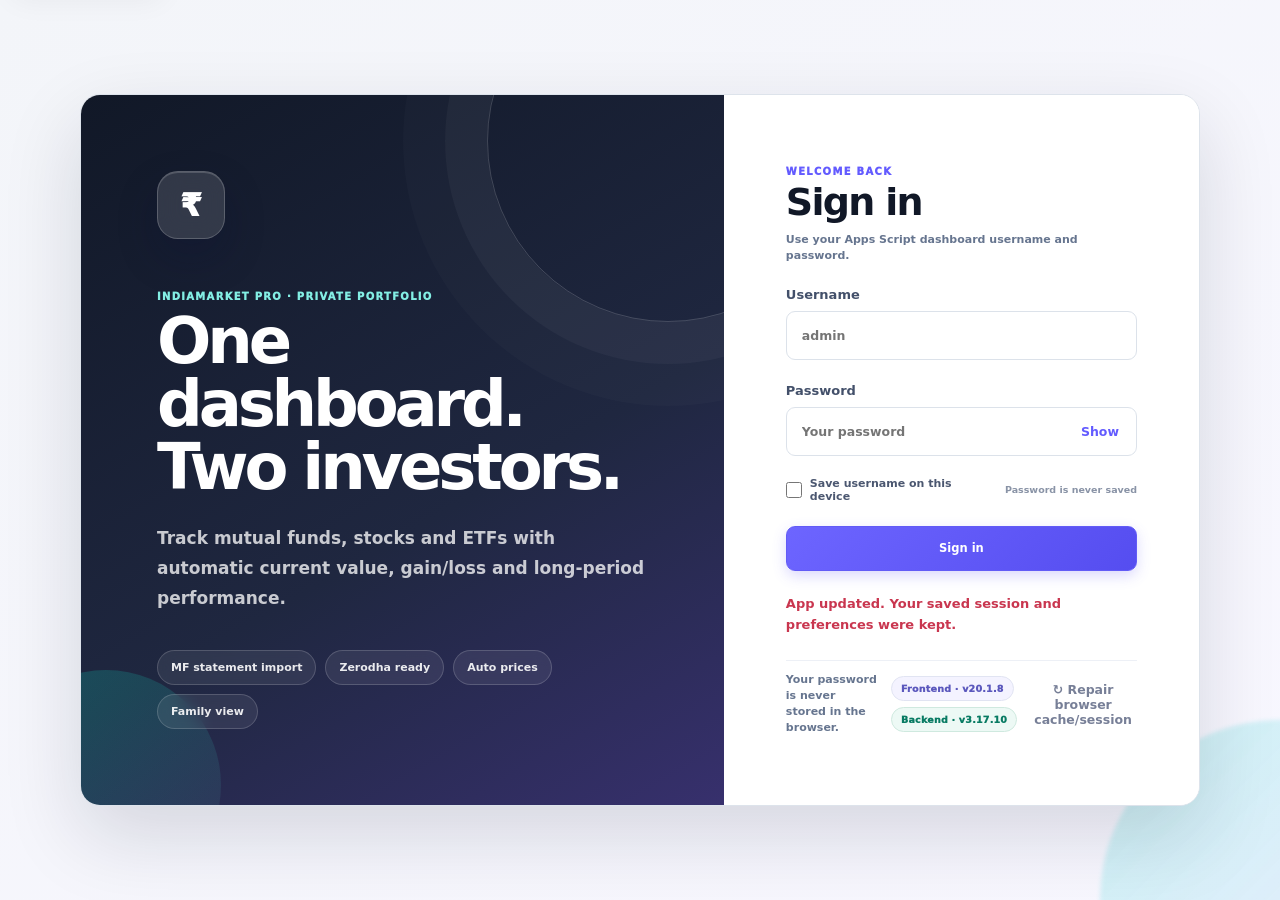
==== portfolio.html @ 75abde21 "Add files via upload" ====
<!doctype html>
<html lang="en">
<head>
  <meta charset="utf-8">
  <meta name="viewport" content="width=device-width, initial-scale=1, viewport-fit=cover">
  <meta http-equiv="Cache-Control" content="no-cache, no-store, must-revalidate">
  <meta http-equiv="Pragma" content="no-cache">
  <meta http-equiv="Expires" content="0">
  <meta name="theme-color" content="#eef5ff">
  <meta name="description" content="Private investment portfolio — IndiaMarket Pro">
  <meta name="myfinance-build" content="20260910-20108-codingbook">
  <meta name="color-scheme" content="light dark">
  <script>
    window.__MYFINANCE_PAGE_BUILD__='20260910-20108-codingbook';
    window.__MYFINANCE_NATIVE__=true;
    document.documentElement.classList.add('analysis-portfolio');
    window.__SAR_NI_ASSETS__={css:false,app:false};
    window.sarNiAssetLoaded=function(kind){
      window.__SAR_NI_ASSETS__[kind]=true;
      if(window.__SAR_NI_ASSETS__.css&&window.__SAR_NI_ASSETS__.app){
        document.documentElement.classList.add('sarni-assets-ready');
      }
    };
    window.sarNiAssetFailed=function(kind){
      window.__SAR_NI_ASSETS__[kind]=false;
      document.documentElement.classList.add('sarni-asset-error');
      var box=document.getElementById('sarniAssetStatus');
      if(box)box.innerHTML='<strong>Portfolio file loading failed.</strong><br>Upload all seven v20.1.8 files to GitHub, wait two minutes, then reload.';
    };
    setTimeout(function(){
      if(document.documentElement.classList.contains('sarni-assets-ready'))return;
      var box=document.getElementById('sarniAssetStatus');
      if(box)box.innerHTML='<strong>Still preparing portfolio…</strong><br>Please confirm the v20.1.8 GitHub files were uploaded.';
    },12000);
  </script>
  <title>My Portfolio | SutarTech Analysis</title>
  <link rel="icon" href="./favicon.svg?v=20108-codingbook" type="image/svg+xml">
  <style>
    html:not(.sarni-assets-ready) body>*{visibility:hidden}
    html:not(.sarni-assets-ready) #sarniAssetStatus{visibility:visible;position:fixed;inset:0;z-index:999999;display:grid;place-items:center;padding:28px;text-align:center;background:linear-gradient(145deg,#eef5ff,#f8f4ff);color:#33426a;font:700 17px/1.55 system-ui,-apple-system,"Segoe UI",sans-serif}
    html.sarni-assets-ready #sarniAssetStatus{display:none}
    #sarniAssetStatus strong{font-size:22px;color:#273566}
  </style>
  
  <link rel="preload" href="./portfolio.css?v=20260910-20108-codingbook" as="style">
  <link rel="preload" href="./portfolio.js?v=20260910-20108-codingbook" as="script">
  <link rel="stylesheet" href="./portfolio.css?v=20260910-20108-codingbook" onload="sarNiAssetLoaded('css')" onerror="sarNiAssetFailed('css')">
</head>
<body>
  <a class="skip-link" href="#mainDashboard">Skip to dashboard</a>
  <div id="sarniAssetStatus" role="status" aria-live="polite"><div><strong>Opening investment portfolio securely…</strong><br>Loading the lightweight dashboard.</div></div>
  <noscript>This dashboard requires JavaScript.</noscript>

  <section id="loginView" class="login-view">
    <div class="login-shell">
      <div class="brand-panel">
        <div class="brand-mark">₹</div>
        <p class="eyebrow">INDIAMARKET PRO · PRIVATE PORTFOLIO</p>
        <h1>One dashboard.<br>Two investors.</h1>
        <p class="brand-copy">Track mutual funds, stocks and ETFs with automatic current value, gain/loss and long-period performance.</p>
        <div class="feature-pills"><span>MF statement import</span><span>Zerodha ready</span><span>Auto prices</span><span>Family view</span></div>
      </div>
      <form id="loginForm" class="login-card" autocomplete="on">
        <div><p class="eyebrow">WELCOME BACK</p><h2>Sign in</h2><p class="muted">Use your Apps Script dashboard username and password.</p></div>
        <label>Username<input id="loginUsername" name="username" autocomplete="username" required maxlength="60" placeholder="admin"></label>
        <label>Password<div class="password-wrap"><input id="loginPassword" name="password" type="password" autocomplete="current-password" required maxlength="200" placeholder="Your password"><button type="button" class="text-button" data-toggle-password="loginPassword">Show</button></div></label>
        <div class="login-options">
          <label class="remember-user"><input id="rememberUsername" type="checkbox"><span>Save username on this device</span></label>
          <span class="remember-note">Password is never saved</span>
        </div>
        <button id="loginButton" class="primary-button full" type="submit">Sign in</button>
        <p id="loginMessage" class="form-message" role="alert"></p>
        <div class="login-meta">
          <p class="tiny muted">Your password is never stored in the browser.</p>
          <div class="version-pair"><span id="loginVersion" class="version-badge">Frontend · v20.1.8</span><span id="loginBackendVersion" class="version-badge backend-version">Backend · v3.17.11</span></div>
          <button id="repairBrowserBtn" class="login-repair-button" type="button">↻ Repair browser cache/session</button>
        </div>
      </form>
    </div>
  </section>

  <div id="appView" class="app-view hidden">
    <div id="runtimeWarning" class="runtime-warning hidden" role="alert"></div>
    <div id="portfolioStartupOverlay" class="portfolio-startup-overlay hidden" role="status" aria-live="polite">
      <div class="portfolio-startup-card">
        <div class="portfolio-startup-spinner" aria-hidden="true"></div>
        <div>
          <strong id="portfolioStartupTitle">Loading your portfolio…</strong>
          <span id="portfolioStartupMessage">Holdings are updating quietly in the background.</span>
        </div>
        <button id="portfolioStartupRetryBtn" type="button" class="secondary-button hidden">Retry load</button>
      </div>
    </div>
    <aside class="sidebar">
      <div class="side-brand"><div class="brand-mark small">₹</div><div><strong id="sideAppName">SarNi</strong><span>Financial Command Centre</span></div><button id="sidebarCollapseBtn" class="sidebar-collapse-button" type="button" title="Collapse sidebar" aria-label="Collapse sidebar">‹</button></div>
      <nav class="side-nav" aria-label="Main navigation">
        <a href="./index.html" class="nav-item analysis-return-link" title="Back to IndiaMarket Pro market analysis"><span>↩</span>Market Analysis</a>

        <button class="nav-item active" data-section="overview"><span>◫</span>Investment</button>
        <button class="nav-item" data-section="holdings"><span>▥</span>Holdings</button>
        <button class="nav-item" data-section="transactions"><span>⇄</span>Transactions</button>
        <button class="nav-item" data-section="watchlist"><span>☆</span>Watchlist</button>
        <button class="nav-item" data-section="sip"><span>₹</span>SIP Planner</button>
        <button id="analysisAddInvestmentNav" class="nav-item" type="button"><span>＋</span>Add Investment</button>
        <button class="nav-item" data-section="expenditure"><span>₹</span>Expenditure</button>
        <button class="nav-item" data-section="diary"><span>✎</span>Diary</button>
        <button class="nav-item" data-section="books"><span>▤</span>Books</button>
        <button id="quickDiaryBtn" class="nav-item quick-diary-nav" type="button"><span>✚</span>Quick Diary</button>
        <button class="nav-item admin-only hidden" data-section="users"><span>♙</span>Users</button>
      </nav>
      <div class="sidebar-session-card">
        <span class="sidebar-session-label">SIGNED IN AS</span>
        <strong id="dashboardUsername">—</strong>
        <span id="dashboardVersion">Frontend · v20.1.8</span><span id="dashboardBackendVersion">Backend · v3.17.11</span>
      </div>
      <div class="sidebar-foot"><button id="changePasswordBtn" class="nav-item"><span>⌁</span>Change password</button><button id="logoutBtn" class="nav-item danger-text"><span>↪</span>Log out</button></div>
    </aside>

    <main id="mainDashboard" class="main-content" tabindex="-1">
        <nav class="analysis-portfolio-tabs" aria-label="Investment module navigation">
          <a href="./index.html" class="analysis-portfolio-tab analysis-home-tab">← Market Analysis</a>
          <button type="button" data-portfolio-route="investment" class="analysis-portfolio-tab">Investment</button>
          <button type="button" data-portfolio-route="holdings" class="analysis-portfolio-tab">Holdings</button>
          <button type="button" data-portfolio-route="transactions" class="analysis-portfolio-tab">Transactions</button>
          <button type="button" data-portfolio-route="sip" class="analysis-portfolio-tab">SIP Planner</button>
        </nav>

      <header class="topbar">
        <div><div class="topbar-title-line"><div><p class="eyebrow" id="todayLabel"></p><h1 id="pageTitle">Investment Portfolio</h1></div><div class="dashboard-version-pair"><span id="dashboardVersionTop" class="dashboard-version-chip">FE v20.1.8</span><span id="dashboardBackendVersionTop" class="dashboard-version-chip backend-chip">BE v3.17.11</span></div></div></div>
        <div class="top-actions"><button id="commandPaletteBtn" class="command-palette-button" type="button" title="Search pages and actions (Ctrl/⌘ K)" aria-haspopup="dialog"><span>⌕</span><strong>Search</strong><kbd>⌘K</kbd></button><div class="display-preferences" title="Personalise dashboard appearance"><select id="displayDensitySelect" aria-label="Dashboard density"><option value="COMFORTABLE">Comfortable</option><option value="COMPACT">Compact</option></select><select id="displayThemeSelect" aria-label="Dashboard theme"><option value="LIGHT" selected>Light</option><option value="AUTO">Auto theme</option><option value="DARK">Dark</option></select></div><div class="auto-refresh-control" title="Automatically refresh portfolio and watchlist prices while this dashboard is open"><span class="auto-pulse"></span><div class="auto-refresh-copy"><strong>Auto update</strong><span id="autoRefreshCountdown">15 min</span></div><select id="autoRefreshSelect" aria-label="Auto update interval"><option value="5">5 min</option><option value="15" selected>15 min</option><option value="30">30 min</option><option value="60">60 min</option><option value="0">Off</option></select></div><div class="sync-status" id="syncStatus"><span class="status-dot"></span><span>Ready</span></div><button id="refreshBtn" class="icon-button" title="Refresh prices and NAVs" aria-label="Refresh prices and NAVs">↻</button><button id="addInvestmentBtn" class="primary-button">+ Add investment</button><button id="profileButton" class="avatar-button" aria-label="Signed-in user"><span id="avatarInitial">A</span></button><button id="headerLogoutBtn" class="header-logout-button" type="button" title="Sign out of SarNi" aria-label="Sign out"><span aria-hidden="true">↪</span><strong>Sign out</strong></button></div>
      </header>

      <div id="mobileSessionBar" class="mobile-session-bar" aria-label="Mobile session controls">
        <div class="mobile-session-versions">
          <span id="mobileFrontendVersion" class="mobile-version-chip">FE v20.1.8</span>
          <span id="mobileBackendVersion" class="mobile-version-chip backend">BE v3.17.11</span>
        </div>
        <div class="mobile-session-actions">
          <button id="mobileChangePasswordBtn" class="mobile-session-button" type="button">Password</button>
          <button id="mobileLogoutBtn" class="mobile-session-button danger" type="button">Log out</button>
        </div>
      </div>

      <div class="portfolio-switch-wrap portfolio-filter-bar">
        <div class="filter-group">
          <span class="switch-label">VIEW PORTFOLIO</span>
          <div id="ownerSwitcher" class="portfolio-switcher"></div>
        </div>
        <div class="filter-group">
          <span class="switch-label">INVESTMENT TYPE</span>
          <div id="assetViewSwitcher" class="portfolio-switcher asset-switcher">
            <button type="button" class="owner-pill active" data-asset-view="ALL">All investments</button>
            <button type="button" class="owner-pill" data-asset-view="MF">Mutual funds</button>
            <button type="button" class="owner-pill" data-asset-view="STOCKS">Stocks &amp; ETFs</button>
            <button type="button" class="owner-pill" data-asset-view="GPF">GPF</button>
          </div>
        </div>
        <div class="quick-actions"><button id="importBtn" class="secondary-button">⇧ Import portfolio</button><button id="exportBtn" class="secondary-button">Export CSV</button></div>
      </div>

      
<section id="overviewSection" class="page-section">
  <div class="overview-mode-bar">
    <div class="overview-mode-switcher" role="tablist" aria-label="Dashboard view">
      <button id="personalHomeModeBtn" type="button" class="active" data-overview-mode="PERSONAL"><span>⌂</span> My Home</button>
      <button id="investmentHomeModeBtn" type="button" data-overview-mode="INVESTMENT"><span>₹</span> Wealth Centre</button>
    </div>
    <button id="overviewSetDefaultBtn" type="button" class="overview-default-button">✓ Default view</button>
  </div>

  <div id="personalHomeContent" class="personal-home-content">
    <section class="personal-home-hero tint-lilac">
      <div>
        <p class="eyebrow">MY DAILY DASHBOARD</p>
        <h2 id="personalHomeGreeting">Your day at a glance</h2>
        <p>Diary, targets, reminders and a daily thought. Investment details stay hidden until you choose to view them.</p>
      </div>
      <div class="personal-home-actions">
        <button id="homeDailyWriteBtn" type="button" class="primary-button">✎ Daily diary</button>
        <button id="homeMonthlyWriteBtn" type="button" class="secondary-button">▣ Monthly diary</button>
        <button id="homeAddTargetBtn" type="button" class="secondary-button">+ Target / reminder</button>
      </div>
    </section>

    <div class="personal-home-grid">
      <article class="personal-home-card diary-home-card tint-blue">
        <div class="personal-card-head">
          <div><p class="eyebrow">TODAY'S DIARY</p><h3>Write & remember</h3></div>
          <span id="homeDiaryCount" class="personal-count-badge">0 today</span>
        </div>
        <div id="homeDiaryPreview" class="home-diary-preview">
          <p class="personal-empty-copy">Nothing written today yet.</p>
        </div>
        <div class="personal-card-actions">
          <button id="homeDiaryQuickBtn" type="button">+ Write now</button>
          <button id="homeFullDiaryBtn" type="button">Open Diary</button>
        </div>
      </article>

      <article class="personal-home-card target-home-card tint-yellow">
        <div class="personal-card-head">
          <div><p class="eyebrow">TARGETS & REMINDERS</p><h3>What needs attention</h3></div>
          <span id="homeStickyCount" class="personal-count-badge target-count">0 active</span>
        </div>
        <div id="homeStickySummary" class="home-sticky-summary">
          <div><strong id="homeStickyDueToday">0</strong><span>Due today</span></div>
          <div><strong id="homeStickyOverdue">0</strong><span>Overdue</span></div>
          <div><strong id="homeStickyUpcoming">0</strong><span>Upcoming</span></div>
        </div>
        <div id="homeStickyPreview" class="home-sticky-preview">
          <p class="personal-empty-copy">No active target or reminder.</p>
        </div>
        <div class="personal-card-actions">
          <button id="homeTargetAddBtn" type="button">+ Add</button>
          <button id="homeTargetsOpenBtn" type="button">Open panel</button>
        </div>
      </article>

      <article id="homeQuoteCard" class="personal-home-card quote-home-card quote-tone-0">
        <div class="personal-card-head">
          <div><p class="eyebrow">QUOTE OF THE DAY</p><h3>Pause for a thought</h3></div>
          <div class="quote-head-tools"><span id="homeQuoteAutoStatus" class="quote-auto-status">Auto move · 12s</span><span class="quote-mini-mark">“</span></div>
        </div>
        <blockquote id="homeQuoteText">Your saved life quote will appear here.</blockquote>
        <div id="homeQuoteAuthor" class="home-quote-author">— Quote Library</div>
        <div class="personal-card-actions">
          <button id="homeQuoteNextBtn" type="button">↻ Another</button>
          <button id="homeQuotesOpenBtn" type="button">Open Quotes</button>
        </div>
      </article>
    </div>

    <section class="personal-home-footer tint-green">
      <div>
        <strong>Investment details stay outside the Overview.</strong>
        <span>Open Holdings or Watchlist from the left menu only when you want financial details.</span>
      </div>
      <button id="homeShowInvestmentsBtn" type="button">▥ Open Holdings</button>
    </section>
  </div>

  <div id="investmentOverviewContent" class="investment-overview-content hidden">
<div id="masterLoadBanner" class="master-load-banner hidden">
          <div>
            <p class="eyebrow">MASTER SPREADSHEET NOT YET APPLIED</p>
            <h3>Your dashboard is still showing the old portfolio data.</h3>
            <p>The uploaded master workbook contains 35 consolidated investments and 17 watchlist items. Load it once to replace the old holdings/watchlist.</p>
          </div>
          <button id="masterLoadNowBtn" class="primary-button" type="button">⇄ Load Master Sheet Data</button>
        </div>
        <div class="welcome-banner">
          <div><p class="eyebrow">LIVE WEALTH DASHBOARD</p><h2 id="welcomeTitle">Combined portfolio</h2><p id="lastUpdatedText">Loading your latest portfolio…</p><div class="live-data-line"><span class="live-dot"></span><span>Portfolio + watchlist auto tracking</span></div></div>
          <div class="banner-chip" id="viewChip">Combined</div>
        </div>

        <div class="overview-utility-row">
          <button id="overviewStickyShortcut" class="overview-utility-chip sticky-chip" type="button"><span>📌</span><strong id="overviewStickyShortcutCount">0 active</strong><small>Targets & reminders</small></button>
          <button id="overviewQuoteShortcut" class="overview-utility-chip quote-chip" type="button"><span>💬</span><strong>Daily quote</strong><small>Open right panel</small></button>
        </div>

        <div class="summary-grid">
          <article class="summary-card accent-blue">
            <div class="summary-card-head"><div class="card-icon">₹</div><p id="sumInvestedLabel">Invested / cost value</p></div>
            <strong id="sumInvested">₹0</strong>
            <div class="summary-card-footer"><span id="sumAssetCount">0 holdings</span><div id="sumInvestedTrend" class="summary-trend neutral">Tracking growth…</div></div>
          </article>
          <article class="summary-card accent-green">
            <div class="summary-card-head"><div class="card-icon">↗</div><p id="sumCurrentLabel">Current value</p></div>
            <strong id="sumCurrent">₹0</strong>
            <div class="summary-card-footer"><span id="sumPricedCount">0 priced</span><div id="sumCurrentTrend" class="summary-trend neutral">Tracking growth…</div></div>
          </article>
          <article class="summary-card accent-purple">
            <div class="summary-card-head"><div class="card-icon">±</div><p>Total gain / loss</p></div>
            <strong id="sumGain">₹0</strong>
            <div class="summary-card-footer"><span id="sumReturn">0.00%</span><div id="sumGainTrend" class="summary-trend neutral">Latest portfolio result</div></div>
          </article>
          <article class="summary-card accent-orange">
            <div class="summary-card-head"><div class="card-icon">☆</div><p>Watchlist pulse</p></div>
            <strong id="sumSplit">All investments</strong>
            <div class="summary-card-footer"><span id="sumWatchCount">0 watchlist</span><div id="sumWatchTrend" class="summary-trend neutral">Tracking opportunities…</div></div>
          </article>
        </div>
        <div class="insight-grid">
          <article class="panel trend-panel portfolio-trend-panel">
            <div class="panel-head trend-panel-head"><div><p class="eyebrow">WEALTH GROWTH</p><h3>Invested capital vs current value</h3><p class="panel-subcopy">Automatically records dashboard snapshots while you use My Finance.</p></div><div id="growthRangeButtons" class="range-switcher"><button type="button" data-growth-range="7D">7D</button><button type="button" class="active" data-growth-range="30D">30D</button><button type="button" data-growth-range="ALL">All</button></div></div>
            <div class="growth-kpi-grid"><div class="growth-kpi"><span>Invested change</span><strong id="growthInvestedDelta">₹0</strong><small id="growthInvestedPct">0.00%</small></div><div class="growth-kpi"><span>Value change</span><strong id="growthValueDelta">₹0</strong><small id="growthValuePct">0.00%</small></div><div class="growth-kpi"><span>Portfolio gain</span><strong id="growthGainNow">₹0</strong><small id="growthReturnNow">0.00%</small></div></div>
            <div id="portfolioGrowthChart" class="trend-chart"></div><div class="chart-legend"><span><i class="legend-line invested"></i>Invested amount</span><span><i class="legend-line current"></i>Current value</span><span id="growthHistoryNote" class="muted">Growth history starts from this version.</span></div>
          </article>
          <article class="panel trend-panel watch-trend-panel">
            <div class="panel-head"><div><p class="eyebrow">WATCHLIST PULSE</p><h3>How close are ideas to your target?</h3><p class="panel-subcopy">Prices and target gaps refresh automatically with the portfolio.</p></div><span id="watchPulseBadge" class="pulse-badge">Live</span></div>
            <div class="watch-pulse-grid"><div class="watch-pulse-card opportunity"><span>At / below target</span><strong id="watchAtTarget">0</strong><small>Potential opportunities</small></div><div class="watch-pulse-card near"><span>Within 5% of target</span><strong id="watchNearTarget">0</strong><small>Worth watching closely</small></div><div class="watch-pulse-card gap"><span>Average gap</span><strong id="watchAverageGap">—</strong><small>From your target prices</small></div><div class="watch-pulse-card total"><span>Watchlist size</span><strong id="watchPulseCount">0</strong><small>Stocks / ETFs / MFs</small></div></div>
            <div id="watchlistTrendChart" class="trend-chart compact"></div><div class="chart-legend"><span><i class="legend-line watch"></i>Average distance to target</span><span id="watchTrendNote" class="muted">Lower is closer to your target.</span></div>
          </article>
        </div>

        <article class="panel type-breakdown-panel">
          <div class="panel-head">
            <div><p class="eyebrow">INVESTMENT TYPE SUMMARY</p><h3>Mutual funds, Stocks, ETFs &amp; GPF</h3></div>
            <span class="tiny muted">Click a card to filter the dashboard</span>
          </div>
          <div id="typeSummaryGrid" class="type-summary-grid"></div>
        </article>

        <div class="overview-grid">
          <article class="panel allocation-panel"><div class="panel-head"><div><p class="eyebrow">ALLOCATION</p><h3>By asset type</h3></div></div><div id="allocationChart" class="allocation-chart"></div></article>
          <article class="panel"><div class="panel-head"><div><p class="eyebrow">INVESTOR SUMMARY</p><h3>Family comparison</h3></div></div><div id="investorSummary" class="investor-summary"></div></article>
        </div>

        <article class="panel"><div class="panel-head"><div><p class="eyebrow">TOP HOLDINGS</p><h3>Largest current holdings</h3></div><button class="link-button" data-section-link="holdings">View all</button></div><div id="topHoldings" class="mini-holdings empty-state">Add investments to begin.</div></article>
  </div>
</section>

<section id="holdingsSection" class="page-section hidden">
        <section id="holdingsSummaryPanel" class="holdings-summary-panel at-a-glance-summary is-collapsed" aria-label="Investment summary" aria-hidden="true">
          <header class="summary-glance-header">
            <div><p class="eyebrow">HOLDINGS SUMMARY</p><h3>Sarada · Niharika · Combined</h3></div>
            <div class="summary-glance-actions">
              <button id="holdingsSummaryFullscreenBtn" class="summary-compare-button" type="button" aria-pressed="false">⛶ Expand summary</button>
              <button id="hideHoldingsSummaryInsideBtn" class="summary-inline-hide" type="button" data-hide-holdings-summary>Hide summary ↑</button>
            </div>
          </header>
          <div class="summary-glance-wrap">
            <table class="summary-glance-table" aria-label="All investors and asset types at a glance">
              <colgroup><col class="glance-asset-col"><col><col><col></colgroup>
              <thead><tr><th scope="col">Investment</th><th scope="col" class="glance-owner-sarada">Sarada</th><th scope="col" class="glance-owner-niharika">Niharika</th><th scope="col" class="glance-owner-combined">Combined</th></tr></thead>
              <tbody>
                <tr class="glance-asset-row glance-mf-row">
                  <th scope="row"><span class="glance-asset-badge">MF</span><strong>Mutual funds</strong></th>
                  <td class="glance-investor-cell glance-cell-sarada"><span class="glance-mobile-owner">Sarada</span><div class="glance-metric glance-invested"><span>Invested</span><strong id="holdSumSaradaMfInvested">₹0.00</strong></div><div class="glance-metric glance-growth"><span>Gain / loss</span><strong id="holdSumSaradaMfGrowth">₹0.00</strong></div><div class="glance-metric glance-current"><span>Present</span><strong id="holdSumSaradaMfCurrent">₹0.00</strong></div><div class="glance-metric glance-updated"><span>Updated</span><strong id="holdSumSaradaMfUpdated">—</strong></div></td>
                  <td class="glance-investor-cell glance-cell-niharika"><span class="glance-mobile-owner">Niharika</span><div class="glance-metric glance-invested"><span>Invested</span><strong id="holdSumNiharikaMfInvested">₹0.00</strong></div><div class="glance-metric glance-growth"><span>Gain / loss</span><strong id="holdSumNiharikaMfGrowth">₹0.00</strong></div><div class="glance-metric glance-current"><span>Present</span><strong id="holdSumNiharikaMfCurrent">₹0.00</strong></div><div class="glance-metric glance-updated"><span>Updated</span><strong id="holdSumNiharikaMfUpdated">—</strong></div></td>
                  <td class="glance-investor-cell glance-cell-combined"><span class="glance-mobile-owner">Combined</span><div class="glance-metric glance-invested"><span>Invested</span><strong id="holdSumCombinedMfInvested">₹0.00</strong></div><div class="glance-metric glance-growth"><span>Gain / loss</span><strong id="holdSumCombinedMfGrowth">₹0.00</strong></div><div class="glance-metric glance-current"><span>Present</span><strong id="holdSumCombinedMfCurrent">₹0.00</strong></div><div class="glance-metric glance-updated"><span>Updated</span><strong id="holdSumCombinedMfUpdated">—</strong></div></td>
                </tr>
                <tr class="glance-asset-row glance-stock-row">
                  <th scope="row"><span class="glance-asset-badge">ST</span><strong>Stocks &amp; ETFs</strong></th>
                  <td class="glance-investor-cell glance-cell-sarada"><span class="glance-mobile-owner">Sarada</span><div class="glance-metric glance-invested"><span>Invested</span><strong id="holdSumSaradaStockInvested">₹0.00</strong></div><div class="glance-metric glance-growth"><span>Gain / loss</span><strong id="holdSumSaradaStockGrowth">₹0.00</strong></div><div class="glance-metric glance-current"><span>Present</span><strong id="holdSumSaradaStockCurrent">₹0.00</strong></div><div class="glance-metric glance-updated"><span>Updated</span><strong id="holdSumSaradaStockUpdated">—</strong></div></td>
                  <td class="glance-investor-cell glance-cell-niharika"><span class="glance-mobile-owner">Niharika</span><div class="glance-metric glance-invested"><span>Invested</span><strong id="holdSumNiharikaStockInvested">₹0.00</strong></div><div class="glance-metric glance-growth"><span>Gain / loss</span><strong id="holdSumNiharikaStockGrowth">₹0.00</strong></div><div class="glance-metric glance-current"><span>Present</span><strong id="holdSumNiharikaStockCurrent">₹0.00</strong></div><div class="glance-metric glance-updated"><span>Updated</span><strong id="holdSumNiharikaStockUpdated">—</strong></div></td>
                  <td class="glance-investor-cell glance-cell-combined"><span class="glance-mobile-owner">Combined</span><div class="glance-metric glance-invested"><span>Invested</span><strong id="holdSumCombinedStockInvested">₹0.00</strong></div><div class="glance-metric glance-growth"><span>Gain / loss</span><strong id="holdSumCombinedStockGrowth">₹0.00</strong></div><div class="glance-metric glance-current"><span>Present</span><strong id="holdSumCombinedStockCurrent">₹0.00</strong></div><div class="glance-metric glance-updated"><span>Updated</span><strong id="holdSumCombinedStockUpdated">—</strong></div></td>
                </tr>
                <tr class="glance-asset-row glance-gpf-row">
                  <th scope="row"><span class="glance-asset-badge">GPF</span><strong>GPF</strong><small>12-month projection</small></th>
                  <td class="glance-investor-cell glance-cell-sarada"><span class="glance-mobile-owner">Sarada</span><div class="glance-metric glance-present"><span>Balance</span><strong id="holdSumSaradaGpfPresent">₹0.00</strong></div><div class="glance-metric glance-interest"><span>Est. interest</span><strong id="holdSumSaradaGpfInterest">₹0.00</strong></div><div class="glance-metric glance-projected"><span>12M value</span><strong id="holdSumSaradaGpfProjected">₹0.00</strong></div><p class="glance-gpf-monthly">Monthly contribution <b id="holdSumSaradaGpfMonthly">₹0.00</b></p></td>
                  <td class="glance-investor-cell glance-cell-niharika"><span class="glance-mobile-owner">Niharika</span><div class="glance-metric glance-present"><span>Balance</span><strong id="holdSumNiharikaGpfPresent">₹0.00</strong></div><div class="glance-metric glance-interest"><span>Est. interest</span><strong id="holdSumNiharikaGpfInterest">₹0.00</strong></div><div class="glance-metric glance-projected"><span>12M value</span><strong id="holdSumNiharikaGpfProjected">₹0.00</strong></div><p class="glance-gpf-monthly">Monthly contribution <b id="holdSumNiharikaGpfMonthly">₹0.00</b></p></td>
                  <td class="glance-investor-cell glance-cell-combined"><span class="glance-mobile-owner">Combined</span><div class="glance-metric glance-present"><span>Balance</span><strong id="holdSumCombinedGpfPresent">₹0.00</strong></div><div class="glance-metric glance-interest"><span>Est. interest</span><strong id="holdSumCombinedGpfInterest">₹0.00</strong></div><div class="glance-metric glance-projected"><span>12M value</span><strong id="holdSumCombinedGpfProjected">₹0.00</strong></div><p class="glance-gpf-monthly">Monthly contribution <b id="holdSumCombinedGpfMonthly">₹0.00</b></p></td>
                </tr>
                <tr class="glance-asset-row glance-total-row">
                  <th scope="row"><span class="glance-asset-badge">ALL</span><strong>Total portfolio</strong><small>Current position</small></th>
                  <td class="glance-investor-cell glance-cell-sarada"><span class="glance-mobile-owner">Sarada</span><div class="glance-metric glance-invested"><span>Invested</span><strong id="holdSumSaradaTotalInvested">₹0.00</strong></div><div class="glance-metric glance-growth"><span>Gain / loss</span><strong id="holdSumSaradaTotalGrowth">₹0.00</strong></div><div class="glance-metric glance-current"><span>Present</span><strong id="holdSumSaradaTotalCurrent">₹0.00</strong></div></td>
                  <td class="glance-investor-cell glance-cell-niharika"><span class="glance-mobile-owner">Niharika</span><div class="glance-metric glance-invested"><span>Invested</span><strong id="holdSumNiharikaTotalInvested">₹0.00</strong></div><div class="glance-metric glance-growth"><span>Gain / loss</span><strong id="holdSumNiharikaTotalGrowth">₹0.00</strong></div><div class="glance-metric glance-current"><span>Present</span><strong id="holdSumNiharikaTotalCurrent">₹0.00</strong></div></td>
                  <td class="glance-investor-cell glance-cell-combined"><span class="glance-mobile-owner">Combined</span><div class="glance-metric glance-invested"><span>Invested</span><strong id="holdSumCombinedTotalInvested">₹0.00</strong></div><div class="glance-metric glance-growth"><span>Gain / loss</span><strong id="holdSumCombinedTotalGrowth">₹0.00</strong></div><div class="glance-metric glance-current"><span>Present</span><strong id="holdSumCombinedTotalCurrent">₹0.00</strong></div></td>
                </tr>
              </tbody>
            </table>
          </div>
          <p class="summary-glance-footnote">Values use two decimals · Totals use current values; the GPF projection is shown separately.</p>
        </section>

        <article class="panel table-panel">
          <div class="panel-head responsive-head">
            <div class="holdings-title-block"><h3 id="holdingsHeading"><span class="holdings-title-label">PORTFOLIO DETAILS</span><span class="holdings-title-sep">·</span><span>Mutual funds, stocks, ETFs &amp; GPF</span></h3><p id="masterDataStatus" class="master-data-status">Master spreadsheet not loaded yet.</p></div>
            <div class="table-tools"><button id="toggleHoldingsSummaryBtn" class="summary-toggle-button" type="button" aria-expanded="false">▾ Show Holding Summary</button><button id="replaceMasterDataBtn" class="master-data-button" type="button">⇄ Replace from Master Sheet</button><button id="showAllInvestmentsBtn" class="show-all-button" type="button">▦ Show All Investments</button><input id="holdingSearch" class="search-input" type="search" placeholder="Search holdings…"><select id="holdingTypeFilter" class="compact-select"><option value="ALL">All assets</option><option value="MF">Mutual funds</option><option value="STOCK">Stocks</option><option value="ETF">ETFs</option><option value="GPF">GPF</option><option value="OTHER">Other</option></select><select id="holdingResultFilter" class="compact-select advanced-filter"><option value="ALL">All results</option><option value="CURRENT_PROFIT">Current profit</option><option value="CURRENT_LOSS">Current loss</option><option value="TOTAL_PROFIT">Total profit</option><option value="TOTAL_LOSS">Total loss</option><option value="REALISED_PROFIT">Realised profit</option><option value="REALISED_LOSS">Realised loss</option><option value="PNL_PENDING">P/L pending</option></select><select id="holdingNotesFilter" class="compact-select advanced-filter"><option value="ALL">All notes</option><option value="WITH_NOTES">Has notes</option><option value="WITHOUT_NOTES">No notes</option></select><select id="holdingTradeFilter" class="compact-select advanced-filter"><option value="ALL">All trade history</option><option value="HAS_PURCHASE">Has purchase date</option><option value="HAS_SALE">Has sale/redemption</option><option value="MISSING_DATES">Missing exact dates</option></select><span id="holdingsFilterCount" class="filter-result-pill">0 visible</span><button id="printHoldingsBtn" class="print-view-button" type="button">⎙ Preview / Print</button><button id="holdingsFullscreenBtn" class="fullscreen-view-button" type="button" aria-pressed="false" title="Expand Holdings to full browser area">⛶ Full screen</button><button id="showAllHoldingColumnsBtn" class="secondary-button default-column-toggle-btn" type="button">👁 Show all columns</button><button id="manageHoldingsColumnsBtn" class="secondary-button column-manager-main-btn" type="button">⚙ Add / Edit / Delete Columns</button><button id="viewAllNotesBtn" class="secondary-button">📝 All notes</button><button id="bulkImportBtn" class="secondary-button">⇧ Import</button><button id="addInvestmentTableBtn" class="primary-button">+ Add</button></div>
          </div>
          <details id="holdingsAdvancedTools" class="holdings-advanced-tools">
            <summary><span>⚙ View tools</span><small>Saved views, columns, sizing and advanced controls</small></summary>
          <div class="saved-view-bar holdings-saved-view-bar">
  <div class="saved-view-left">
    <span class="saved-view-label">Default dashboard view</span>
    <select id="holdingsViewPreset" class="compact-select view-preset-select">
      <option value="RESULT">My Investment Result</option>
      <option value="PERFORMANCE">MF / Stock Performance</option>
      <option value="COMPACT">Compact Result</option>
      <option value="FULL">Full View</option>
      <option value="CUSTOM">Custom</option>
    </select>
    <button id="saveHoldingsDefaultViewBtn" type="button" class="small-button saved-view-save">★ Save current as default</button>
    <button id="restoreHoldingsDefaultViewBtn" type="button" class="small-button">↺ Restore saved</button>
    <button id="resetHoldingsViewBtn" type="button" class="small-button">Reset</button>
    <span id="holdingsDefaultViewStatus" class="saved-view-status">Recommended: My Investment Result</span><span id="mfNavHealthBadge" class="mf-nav-health neutral">MF NAV status pending</span>
  </div>
  <div class="named-view-controls" aria-label="Named Holdings views">
    <span class="named-view-label">My saved views</span>
    <select id="holdingsNamedViewSelect" class="compact-select"><option value="">Choose saved view</option></select>
    <input id="holdingsNamedViewName" type="text" maxlength="50" placeholder="Name this view">
    <button id="holdingsSaveNamedViewBtn" type="button" class="small-button named-view-save">＋ Save / Update</button>
    <button id="holdingsApplyNamedViewBtn" type="button" class="small-button">Apply</button>
    <button id="holdingsDeleteNamedViewBtn" type="button" class="small-button danger">Delete</button>
    <span id="holdingsNamedViewStatus" class="named-view-status">Filters, columns and layout</span>
  </div>
  <div class="investment-view-legend">
    <span class="view-legend-chip transaction">Trade history</span>
    <span class="view-legend-chip result">My investment result</span>
    <span class="view-legend-chip performance">Asset / scheme performance</span>
  </div>
</div>
<div class="table-view-size-bar" data-table-size-for="holdings">
            <strong>Table size</strong>
            <span class="size-group-label">Row height</span>
            <button id="holdRowMinusBtn" type="button" class="size-step-button" title="Reduce Holdings row height">−</button>
            <span id="holdRowSizeLabel" class="size-value-label">100%</span>
            <button id="holdRowPlusBtn" type="button" class="size-step-button" title="Increase Holdings row height">+</button>
            <input id="holdRowSlider" class="size-drag-slider" type="range" min="70" max="160" step="5" value="100" aria-label="Drag to change Holdings row height">
            <span class="size-divider"></span>
            <span class="size-group-label">Column width</span>
            <button id="holdWidthMinusBtn" type="button" class="size-step-button" title="Reduce Holdings table width">−</button>
            <span id="holdWidthSizeLabel" class="size-value-label">100%</span>
            <button id="holdWidthPlusBtn" type="button" class="size-step-button" title="Increase Holdings table width">+</button>
            <input id="holdWidthSlider" class="size-drag-slider" type="range" min="70" max="160" step="5" value="100" aria-label="Drag to change Holdings column width">
            <span class="drag-hint">↔ Drag column edges too</span>
            <span id="holdLayoutSavedStatus" class="layout-saved-status">✓ Saved</span>
            <button id="holdSizeResetBtn" type="button" class="size-reset-button">Reset</button>
          </div>
          <div class="performance-note">Asset Performance shows price/NAV movement. Optional Own Holding Gain columns show the estimated rupee movement of your current units for 1D–10Y; Since Investment uses your recorded cost basis. These optional columns are hidden by default.</div>
          </details>
          <div class="holding-pnl-strip" aria-label="Profit and loss to date">
            <article class="holding-pnl-card current"><span>Current P/L till today*</span><strong id="holdCurrentPnlToday">₹0</strong><small>Remaining holdings vs current cost</small></article>
            <article class="holding-pnl-card realised"><span>Realised P/L</span><strong id="holdRealizedPnl">₹0</strong><small>Completed sales/redemptions</small></article>
            <article class="holding-pnl-card total"><span>Total P/L to date</span><strong id="holdTotalPnlToDate">₹0</strong><small>Current + realised, where history is complete</small></article>
            <article class="holding-pnl-card coverage"><span>Exact trade-date coverage</span><strong id="holdTradeDateCoverage">0 / 0</strong><small id="holdPnlAsOf">*Using latest available price/NAV</small></article>
          </div>
          <div id="holdingsReadingBar" class="holdings-reading-bar" role="group" aria-label="Holdings row navigation">
            <div class="holdings-reading-copy"><strong id="holdingsReadingCount" aria-live="polite">0 holdings</strong><small id="holdingsReadingHint">Scroll down the page to see every matching holding.</small></div>
            <label>Rows <select id="holdingsReadingMode" aria-controls="holdingsTableViewport"><option value="page">All rows · page scroll</option><option value="table">Scroll inside table</option></select></label>
            <div class="holdings-reading-actions"><button type="button" id="holdingsFirstRowBtn" aria-controls="holdingsTableViewport">↑ First</button><button type="button" id="holdingsLastRowBtn" aria-controls="holdingsTableViewport">↓ Last</button><button type="button" id="holdingsReaderExpandBtn" aria-controls="holdingsTableViewport" aria-pressed="false">⛶ Full screen</button></div>
          </div>
          <div id="holdingsTableViewport" class="table-wrap wide-table holdings-reading-viewport" data-layout-scroll="holdings" data-row-scroll="page" tabindex="0" role="region" aria-label="All matching holdings" aria-describedby="holdingsReadingHint">
            <table class="holdings-table">
              <thead><tr id="holdingsHeadRow"><th class="sticky-col owner-col">Investor</th><th class="sticky-col asset-col">Asset</th><th class="trade-date-head purchase-head">Purchase Date(s)</th><th class="trade-date-head sale-head">Sale Date(s)</th><th>Qty / Units</th><th>Avg Buy</th><th>Invested</th><th>Current Price / NAV</th><th>Current Value</th><th>P/L Till Today</th><th>Realised P/L</th><th>Total P/L to Date</th><th>Gain %</th><th>XIRR</th><th>Asset 1D</th><th>Asset 1W</th><th>Asset 1M</th><th>Asset 6M</th><th>Asset 1Y</th><th>Asset 3Y</th><th>Asset 5Y</th><th>Asset 10Y</th><th>Own Gain 1D</th><th>Own Gain 7D</th><th>Own Gain 1M</th><th>Own Gain 6M</th><th>Own Gain 1Y</th><th>Own Gain 3Y</th><th>Own Gain 5Y</th><th>Own Gain 10Y</th><th>Since Investment</th><th class="personal-note-head">Personal Note</th><th></th></tr></thead>
              <tbody id="holdingsBody"></tbody>
            </table>
          </div>
          <div id="holdingsEmpty" class="empty-state hidden">No holdings match this view.</div>
        </article>
      </section>


      <section id="transactionsSection" class="page-section hidden">
        <div class="transaction-hero">
          <div>
            <p class="eyebrow">TRANSACTION HISTORY</p>
            <h2>Purchase &amp; Sale Dates</h2>
            <p>Mutual-fund statement transactions and imported stock/ETF tradebook history. <strong class="sale-copy">SALE is always red.</strong></p>
          </div>
          <div class="transaction-hero-actions">
            <button id="transactionImportBtn" class="primary-button" type="button">⇧ Import stock tradebook</button>
            <button id="printTransactionsBtn" class="print-view-button" type="button">⎙ Preview / Print</button>
          </div>
        </div>

        <div class="transaction-summary-grid">
          <article class="transaction-summary-card buy-card"><span>Total purchases</span><strong id="transactionBuyTotal">₹0</strong><small>BUY / Purchase / SIP</small></article>
          <article class="transaction-summary-card sale-card"><span>Total sales</span><strong id="transactionSaleTotal">₹0</strong><small>SALE / Redemption</small></article>
          <article class="transaction-summary-card pnl-card"><span>Realised profit / loss</span><strong id="transactionRealizedPnl">—</strong><small>FIFO where complete transaction history is available</small></article>
          <article class="transaction-summary-card count-card"><span>Transactions</span><strong id="transactionCount">0</strong><small>Current filtered view</small></article>
        </div>

        <article class="panel table-panel transaction-panel">
          <div class="panel-head responsive-head">
            <div><p class="eyebrow">BUY / SALE REGISTER</p><h3>Stocks, ETFs &amp; Mutual Funds</h3></div>
            <div class="table-tools transaction-filter-tools">
              <input id="transactionSearch" class="search-input" type="search" placeholder="Search asset, symbol or broker…">
              <select id="transactionOwnerFilter" class="compact-select"><option value="ALL">All investors</option></select>
              <select id="transactionAssetFilter" class="compact-select"><option value="ALL">All assets</option><option value="MF">Mutual funds</option><option value="STOCK">Stocks</option><option value="ETF">ETFs</option></select>
              <select id="transactionSideFilter" class="compact-select"><option value="ALL">Buy + Sale</option><option value="BUY">BUY only</option><option value="SELL">SALE only</option></select>
              <label class="transaction-date-filter">From<input id="transactionFromDate" type="date"></label>
              <label class="transaction-date-filter">To<input id="transactionToDate" type="date"></label>
              <span id="transactionFilterCount" class="filter-result-pill">0 visible</span>
            </div>
          </div>
          <div class="transaction-note">For stocks/ETFs, import the broker Tradebook to obtain actual purchase/sale dates. Holdings files alone usually do not contain full transaction dates. MF statement imports automatically appear here.</div>
          <div class="table-wrap wide-table transaction-table-wrap">
            <table class="transaction-table">
              <thead><tr><th>Date</th><th>Investor</th><th>Asset Type</th><th>Asset / Symbol</th><th>Buy / Sale</th><th>Qty / Units</th><th>Price / NAV</th><th>Amount</th><th>Realised P/L</th><th>Holding Period</th><th>Broker / Source</th></tr></thead>
              <tbody id="transactionBody"></tbody>
            </table>
          </div>
          <div id="transactionEmpty" class="empty-state hidden">No transactions match this view. Import an MF transaction statement or stock/ETF tradebook.</div>
        </article>
      </section>

      <section id="watchlistSection" class="page-section hidden"><div class="watchlist-live-strip"><div><span class="live-dot"></span><strong>Live watchlist tracking</strong><span id="watchlistLastAutoUpdate" class="muted">Waiting for update…</span></div><div class="watchlist-live-stats"><span>At target <b id="watchStripAtTarget">0</b></span><span>Near target <b id="watchStripNear">0</b></span><span>Avg gap <b id="watchStripGap">—</b></span></div></div>
        <article class="panel table-panel"><div class="panel-head responsive-head"><div><p class="eyebrow">RESEARCH SCANNER</p><h3>Investment watchlist</h3></div><div class="table-tools watch-filter-tools"><input id="watchSearch" class="search-input" type="search" placeholder="Search name, code, growth, moat…"><select id="watchTypeFilter" class="compact-select"><option value="ALL">All types</option><option value="STOCK">Stocks</option><option value="ETF">ETFs</option><option value="MF">Mutual funds</option></select><select id="watchPriorityFilter" class="compact-select"><option value="ALL">All priority</option><option value="HIGH">High</option><option value="MEDIUM">Medium</option><option value="LOW">Low</option></select><select id="watchTargetFilter" class="compact-select"><option value="ALL">All target status</option><option value="AT">At / below target</option><option value="NEAR">Within 5%</option><option value="FAR">More than 5% away</option><option value="NO_TARGET">No target</option></select><select id="watchPerformanceFilter" class="compact-select"><option value="ALL">All performance</option><option value="POS_1Y">Positive 1Y</option><option value="NEG_1Y">Negative 1Y</option><option value="POS_3Y">Positive 3Y</option><option value="NEG_3Y">Negative 3Y</option></select><select id="watchRangeFilter" class="compact-select"><option value="ALL">All 52W positions</option><option value="NEAR_LOW">Within 10% of 52W low</option><option value="NEAR_HIGH">Within 10% of 52W high</option></select><select id="watchCapFilter" class="compact-select"><option value="ALL">All market caps</option><option value="LARGE">Large cap ≥ ₹20,000 Cr</option><option value="MID">Mid cap ₹5,000–20,000 Cr</option><option value="SMALL">Small cap &lt; ₹5,000 Cr</option></select><select id="watchResearchFilter" class="compact-select"><option value="ALL">All research status</option><option value="READY">Research ready</option><option value="INCOMPLETE">Research incomplete</option></select><select id="watchNotesFilter" class="compact-select"><option value="ALL">All notes</option><option value="WITH_NOTES">Has notes</option><option value="WITHOUT_NOTES">No notes</option></select><span id="watchFilterCount" class="filter-result-pill">0 visible</span><button id="printWatchlistBtn" class="print-view-button" type="button">⎙ Preview / Print</button><button id="watchlistFullscreenBtn" class="fullscreen-view-button" type="button" aria-pressed="false" title="Expand Watchlist to full browser area">⛶ Full screen</button><button id="showAllWatchColumnsBtn" class="secondary-button default-column-toggle-btn" type="button">👁 Show all columns</button><button id="manageWatchlistColumnsBtn" class="secondary-button column-manager-main-btn" type="button">⚙ Research columns</button><button id="watchAllNotesBtn" class="secondary-button">📝 All notes</button><button id="addWatchBtn" class="primary-button">+ Add</button></div></div><div class="saved-view-bar watch-saved-view-bar">
  <div class="saved-view-left">
    <span class="saved-view-label">Watchlist default view</span>
    <button id="saveWatchDefaultViewBtn" type="button" class="small-button saved-view-save">★ Save current as default</button>
    <button id="restoreWatchDefaultViewBtn" type="button" class="small-button">↺ Restore saved</button>
    <span id="watchDefaultViewStatus" class="saved-view-status">Filters and visible columns can be saved</span>
  </div>
  <div class="named-view-controls" aria-label="Named Watchlist views">
    <span class="named-view-label">My saved scans</span>
    <select id="watchNamedViewSelect" class="compact-select"><option value="">Choose saved scan</option></select>
    <input id="watchNamedViewName" type="text" maxlength="50" placeholder="Name this scan">
    <button id="watchSaveNamedViewBtn" type="button" class="small-button named-view-save">＋ Save / Update</button>
    <button id="watchApplyNamedViewBtn" type="button" class="small-button">Apply</button>
    <button id="watchDeleteNamedViewBtn" type="button" class="small-button danger">Delete</button>
    <span id="watchNamedViewStatus" class="named-view-status">Filters, columns and layout</span>
  </div>
</div>
<div class="table-view-size-bar" data-table-size-for="watchlist">
            <strong>Table size</strong>
            <span class="size-group-label">Row height</span>
            <button id="watchRowMinusBtn" type="button" class="size-step-button" title="Reduce Watchlist row height">−</button>
            <span id="watchRowSizeLabel" class="size-value-label">100%</span>
            <button id="watchRowPlusBtn" type="button" class="size-step-button" title="Increase Watchlist row height">+</button>
            <input id="watchRowSlider" class="size-drag-slider" type="range" min="70" max="160" step="5" value="100" aria-label="Drag to change Watchlist row height">
            <span class="size-divider"></span>
            <span class="size-group-label">Column width</span>
            <button id="watchWidthMinusBtn" type="button" class="size-step-button" title="Reduce Watchlist table width">−</button>
            <span id="watchWidthSizeLabel" class="size-value-label">100%</span>
            <button id="watchWidthPlusBtn" type="button" class="size-step-button" title="Increase Watchlist table width">+</button>
            <input id="watchWidthSlider" class="size-drag-slider" type="range" min="70" max="160" step="5" value="100" aria-label="Drag to change Watchlist column width">
            <span class="drag-hint">↔ Drag column edges too</span>
            <span id="watchLayoutSavedStatus" class="layout-saved-status">✓ Saved</span>
            <button id="watchSizeResetBtn" type="button" class="size-reset-button">Reset</button>
          </div>
          <div class="performance-note">Scan target gap, valuation, market cap, growth, liquidity, 52-week position, performance and research completeness. Stock-only metrics show — for mutual funds when unavailable.</div><div class="table-wrap wide-table" data-layout-scroll="watchlist"><table class="watchlist-details-table"><thead><tr id="watchHeadRow"><th class="sticky-col asset-col">Asset</th><th>Live Price/NAV</th><th>Sheet Day %</th><th>Target</th><th>Distance</th><th>52W H/L</th><th>P/E or P/B</th><th>Market Cap</th><th>Sales Growth</th><th>Profit Growth</th><th>Volume</th><th>52W Position</th><th>1M</th><th>1Y</th><th>3Y</th><th>5Y</th><th>10Y</th><th>Remark / Moat</th><th class="personal-note-head">Personal Note</th><th></th></tr></thead><tbody id="watchBody"></tbody></table></div><div id="watchMobileCards" class="watch-mobile-cards" aria-label="Mobile watchlist cards"></div><div id="watchEmpty" class="empty-state hidden">No watchlist items match this research scan.</div></article>
      </section>



      <section id="sipSection" class="page-section hidden">
        <div class="sip-hero">
          <div>
            <p class="eyebrow">PLANNED INVESTING</p>
            <h2>SIP Planner &amp; Future Investment</h2>
            <p>Plan future mutual-fund, ETF or stock investments without adding them to current Holdings before they are actually invested.</p>
          </div>
          <button id="addSipPlanBtn" type="button" class="primary-button">+ Add SIP</button>
        </div>

        <div class="sip-kpi-grid">
          <article class="sip-kpi-card">
            <span>MONTHLY COMMITMENT</span>
            <strong id="sipMonthlyCommitment">₹0</strong>
            <small>Monthly-equivalent active SIPs</small>
          </article>
          <article class="sip-kpi-card">
            <span>NEXT 30 DAYS</span>
            <strong id="sipNext30Amount">₹0</strong>
            <small id="sipNext30Count">0 upcoming instalments</small>
          </article>
          <article class="sip-kpi-card">
            <span>NEXT 12 MONTHS</span>
            <strong id="sipNext12Amount">₹0</strong>
            <small>Planned future contribution</small>
          </article>
          <article class="sip-kpi-card">
            <span>ACTIVE SIPs</span>
            <strong id="sipActiveCount">0</strong>
            <small id="sipPausedCount">0 paused</small>
          </article>
        </div>

        <article class="panel sip-panel">
          <div class="panel-head responsive-head">
            <div>
              <p class="eyebrow">SIP MASTER</p>
              <h3>Recurring investment plans</h3>
            </div>
            <div class="sip-filter-tools">
              <select id="sipOwnerFilter" class="compact-select" aria-label="SIP investor filter">
                <option value="ALL">All investors</option>
              </select>
              <select id="sipStatusFilter" class="compact-select" aria-label="SIP status filter">
                <option value="ALL">All status</option>
                <option value="ACTIVE">Active</option>
                <option value="PAUSED">Paused</option>
                <option value="STOPPED">Stopped</option>
              </select>
              <span id="sipPlanCount" class="filter-result-pill">0 plans</span>
            </div>
          </div>

          <div class="sip-info-strip">
            <strong>Future SIP amounts are kept separate from current Holdings.</strong>
            They are counted in Holdings only after your actual MF statement / broker transaction is imported.
          </div>

          <div class="table-wrap sip-table-wrap">
            <table class="sip-table">
              <thead>
                <tr>
                  <th>Investor</th><th>Asset / Scheme</th><th>SIP Amount</th><th>Frequency</th>
                  <th>SIP Date</th><th>Step-up</th><th>Next SIP</th><th>Status</th><th>Actions</th>
                </tr>
              </thead>
              <tbody id="sipPlansBody"></tbody>
            </table>
          </div>
          <div id="sipPlansEmpty" class="empty-state">No SIP plan yet. Click “Add SIP” to plan future investments.</div>
        </article>

        <article class="panel sip-panel">
          <div class="panel-head responsive-head">
            <div>
              <p class="eyebrow">FUTURE SIP SCHEDULE</p>
              <h3>Upcoming instalments</h3>
            </div>
            <div class="sip-filter-tools">
              <label class="sip-horizon-label">Show
                <select id="sipHorizonSelect" class="compact-select">
                  <option value="3">Next 3 months</option>
                  <option value="6">Next 6 months</option>
                  <option value="12" selected>Next 12 months</option>
                  <option value="24">Next 24 months</option>
                </select>
              </label>
              <span id="sipScheduleCount" class="filter-result-pill">0 instalments</span>
            </div>
          </div>

          <div class="table-wrap sip-table-wrap sip-schedule-wrap">
            <table class="sip-table sip-schedule-table">
              <thead>
                <tr><th>Due Date</th><th>Investor</th><th>Asset / Scheme</th><th>Amount</th><th>Status</th><th>Action</th></tr>
              </thead>
              <tbody id="sipScheduleBody"></tbody>
            </table>
          </div>
          <div id="sipScheduleEmpty" class="empty-state">No upcoming SIP instalments for the selected period.</div>
          <p class="sip-footnote">“Mark Invested” records completion of the SIP schedule only. It does not create units in Holdings because actual units/NAV should come from the MF statement or broker transaction file.</p>
        </article>
      </section>


      <section id="expenditureSection" class="page-section hidden">
        <div class="expense-hero">
          <div>
            <p class="eyebrow">PERSONAL EXPENDITURE</p>
            <h2>Expenses, plans &amp; regular payments</h2>
            <p>Record actual spending, pre-plan upcoming expenses, manage recurring payments, and keep categories organised — without mixing planned amounts with actual expenditure.</p>
          </div>
          <div class="expense-hero-actions">
            <button id="addExpenseBtn" type="button" class="primary-button">+ Actual expense</button>
            <button id="addExpensePlanBtn" type="button" class="secondary-button">+ Preplan</button>
            <button id="addRecurringExpenseBtn" type="button" class="secondary-button">+ Regular payment</button>
          </div>
        </div>

        <div class="expense-kpi-grid">
          <article class="expense-kpi-card actual"><span>SPENT THIS MONTH</span><strong id="expenseMonthActual">₹0</strong><small id="expenseMonthActualCount">0 expenses</small></article>
          <article class="expense-kpi-card planned"><span>PREPLANNED PENDING</span><strong id="expensePlannedPending">₹0</strong><small id="expensePlannedCount">0 pending</small></article>
          <article class="expense-kpi-card regular"><span>REGULAR DUE · 30 DAYS</span><strong id="expenseRegularDue">₹0</strong><small id="expenseRegularDueCount">0 payments</small></article>
          <article class="expense-kpi-card year"><span>SPENT THIS YEAR</span><strong id="expenseYearActual">₹0</strong><small>Actual expenditure only</small></article>
        </div>

        <div class="expense-view-tabs" role="tablist" aria-label="Expenditure views">
          <button type="button" class="expense-view-tab active" data-expense-view="ACTUAL">Actual Expenses</button>
          <button type="button" class="expense-view-tab" data-expense-view="PLANNED">Preplanned</button>
          <button type="button" class="expense-view-tab" data-expense-view="REGULAR">Regular Payments</button>
          <button type="button" class="expense-view-tab" data-expense-view="PROJECTS">Major Projects</button>
          <button type="button" class="expense-view-tab" data-expense-view="CATEGORIES">Categories</button>
        </div>

        <article id="expenseDataPanel" class="panel expense-panel">
          <div class="expense-filter-bar">
            <div class="expense-search-wrap"><span>⌕</span><input id="expenseSearch" type="search" placeholder="Search reason, name, notes, account…"></div>
            <label>From <input id="expenseFromDate" type="date"></label>
            <label>To <input id="expenseToDate" type="date"></label>
            <select id="expenseCategoryFilter" aria-label="Expense category filter"><option value="ALL">All categories</option></select>
            <select id="expenseSubcategoryFilter" aria-label="Expense subcategory filter"><option value="ALL">All subcategories</option></select>
            <select id="expenseAccountFilter" aria-label="Debited from filter"><option value="ALL">All accounts</option></select>
            <select id="expenseSort" aria-label="Sort expenses">
              <option value="DATE_DESC">Date · newest</option><option value="DATE_ASC">Date · oldest</option>
              <option value="AMOUNT_DESC">Amount · high to low</option><option value="AMOUNT_ASC">Amount · low to high</option>
              <option value="CATEGORY">Category · A–Z</option><option value="NAME">Name / Paid to · A–Z</option><option value="ACCOUNT">Debited from · A–Z</option>
            </select>
            <button id="expenseSubcategoryToggle" type="button" class="small-button expense-subcategory-toggle" aria-pressed="false">Hide subcategory</button>
            <button id="expenseResetFiltersBtn" type="button" class="small-button">Reset</button>
            <button id="expensePrintBtn" type="button" class="small-button expense-print-button">▣ Print</button>
            <span id="expenseResultCount" class="filter-result-pill">0 records</span>
          </div>

          <div class="expense-table-help"><strong>Quick editing:</strong> Use the fixed Actions column to choose <strong>Row edit</strong> for direct changes or <strong>Popup edit</strong> for the full form. Drag heading edges to resize columns.</div>

          <div id="actualExpenseView" class="expense-data-view">
            <div class="expense-table-wrap" data-expense-table="ACTUAL">
              <table id="actualExpenseTable" class="expense-table">
                <thead><tr>
                  <th data-exp-col="amount">Amount</th><th data-exp-col="date">Dt Spent</th><th data-exp-col="paidTo">Paid To / Name</th>
                  <th data-exp-col="account">Debited From</th><th data-exp-col="reason">Reason</th><th data-exp-col="category">Category</th><th data-exp-col="subcategory">Subcategory</th>
                  <th data-exp-col="notes">Notes to Remember</th><th data-exp-col="actions">Actions</th>
                </tr></thead><tbody id="actualExpenseBody"></tbody>
              </table>
            </div>
            <div id="actualExpenseEmpty" class="empty-state">No actual expenditure matches this view.</div>
          </div>

          <div id="plannedExpenseView" class="expense-data-view hidden">
            <div class="expense-table-wrap" data-expense-table="PLANNED">
              <table id="plannedExpenseTable" class="expense-table">
                <thead><tr>
                  <th data-exp-col="amount">Planned Amount</th><th data-exp-col="date">Planned Date</th><th data-exp-col="paidTo">Paid To / Name</th>
                  <th data-exp-col="account">Debited From</th><th data-exp-col="reason">Reason</th><th data-exp-col="category">Category</th><th data-exp-col="subcategory">Subcategory</th>
                  <th data-exp-col="notes">Notes</th><th data-exp-col="status">Status</th><th data-exp-col="actions">Actions</th>
                </tr></thead><tbody id="plannedExpenseBody"></tbody>
              </table>
            </div>
            <div id="plannedExpenseEmpty" class="empty-state">No preplanned expenses match this view.</div>
          </div>

          <div id="regularExpenseView" class="expense-data-view hidden">
            <section class="regular-bills-panel" aria-labelledby="regularBillsTitle">
              <div class="regular-bills-heading">
                <div><p class="eyebrow">YOUR REUSABLE PAYMENT LIST</p><h3 id="regularBillsTitle">Monthly bills &amp; regular payments</h3><p>One bill per row. Enter its amount and paid date, then Record paid. Next month’s amount can be different.</p></div>
                <div class="regular-bills-tools"><button type="button" class="secondary-button" data-regular-manage-categories>Manage categories</button><button type="button" class="primary-button" data-regular-add>+ Add regular payment</button></div>
              </div>
              <details class="regular-bill-example-picker"><summary>Add a bill from an example</summary><div class="regular-bill-presets" aria-label="Optional payment examples">
                <span>Start with an example:</span>
                <button type="button" data-regular-preset="icici">CC ICICI</button><button type="button" data-regular-preset="axis">CC Axis</button><button type="button" data-regular-preset="hdfc">CC HDFC</button><button type="button" data-regular-preset="electricity">Electricity</button><button type="button" data-regular-preset="rent">Rent</button><button type="button" data-regular-preset="insurance">Insurance</button><button type="button" data-regular-add>+ Your own payment</button>
              </div></details>
              <p class="regular-bill-help">Amounts start blank for every new payment. Record paid adds the payment to Actual Expenses once—do not enter it again there. It records a payment already made; it does not pay the bill. Reset the filters above to see all saved bills.</p>
              <div id="regularBillQuickList" class="regular-bill-list"></div>
              <div id="regularBillQuickEmpty" class="empty-state">Add your first regular payment above, or reset the filters to see your saved bills.</div>
            </section>
            <details class="regular-bill-register"><summary>Detailed schedule · row editing &amp; print</summary>
            <div class="expense-table-wrap" data-expense-table="REGULAR">
              <table id="regularExpenseTable" class="expense-table">
                <thead><tr>
                  <th data-exp-col="name">Regular Payment</th><th data-exp-col="amount">Amount</th><th data-exp-col="account">Debited From</th>
                  <th data-exp-col="category">Category</th><th data-exp-col="subcategory">Subcategory</th><th data-exp-col="frequency">Frequency</th><th data-exp-col="date">Next Due</th>
                  <th data-exp-col="reason">Reason</th><th data-exp-col="notes">Notes</th><th data-exp-col="status">Status</th><th data-exp-col="actions">Actions</th>
                </tr></thead><tbody id="regularExpenseBody"></tbody>
              </table>
            </div>
            <div id="regularExpenseEmpty" class="empty-state">No regular payments match this view.</div>
            </details>
          </div>
        </article>

        <article id="expenseCategoriesView" class="panel expense-category-panel hidden">
          <div class="panel-head responsive-head">
            <div><p class="eyebrow">CATEGORY MANAGER</p><h3>Categories with flexible subcategories</h3></div>
            <button id="addExpenseCategoryBtn" type="button" class="primary-button">+ Add category</button>
          </div>
          <div class="expense-category-note"><strong>Example:</strong> Credit Card → Axis, HDFC, ICICI. Edit a card to add or rename its subcategories. Renaming the main category updates existing records; deleting a category in use remains protected.</div>
          <div id="expenseCategoryGrid" class="expense-category-grid"></div>
          <div id="expenseCategoryEmpty" class="empty-state">No expense categories yet.</div>
        </article>
        <article id="majorExpenseProjectsView" class="panel major-project-panel hidden">
          <div class="panel-head responsive-head"><div><p class="eyebrow">MAJOR EXPENDITURE</p><h3>Projects without double entry</h3><p class="muted">House building, renovation, education or another large project. Totals come from the same Actual Expense rows.</p></div><button id="addMajorExpenseProjectBtn" type="button" class="primary-button">+ New project</button></div>
          <div id="majorExpenseProjectGrid" class="major-project-grid"></div>
          <div id="majorExpenseProjectEmpty" class="empty-state">No major expenditure project yet. Create “House Building”, then link expenses to it.</div>
        </article>
      </section>

      <section id="diarySection" class="page-section hidden">
        <div class="diary-hero">
          <div>
            <p class="eyebrow">PERSONAL DIARY & MONTHLY LIFE PLAN</p>
            <h2>Daily diary, monthly plans, experiences & targets</h2>
            <p>Write day-to-day notes, plan each month, record experiences, set targets, mark achievements, and keep completed months permanently.</p>
          </div>
          <div class="diary-hero-actions">
            <span id="diaryHeroStatus" class="diary-hero-status">Private to your login</span>
            <button id="newDiaryEntryBtn" class="primary-button" type="button">+ New daily entry</button>
          </div>
        </div>

        <div id="diaryWorkspaceSwitcher" class="diary-workspace-switcher">
          <button type="button" class="active" data-diary-workspace="DAILY"><span>☀</span> Daily Diary</button>
          <button type="button" data-diary-workspace="MONTHLY"><span>▣</span> Monthly Diary / Plan / Experience</button>
        </div>

        <div id="dailyDiaryWorkspace">
          <div class="diary-layout">
            <article class="panel diary-compose-panel">
              <div class="panel-head">
                <div><p class="eyebrow">WRITE / EDIT</p><h3>Daily diary entry</h3></div>
                <span id="diarySaveStatus" class="tiny muted">New entry</span>
              </div>
              <div class="diary-compose-with-recent">
              <form id="diaryForm" class="diary-form">
                <input id="diaryId" type="hidden">
                <div class="diary-date-row">
                  <label>Date<input id="diaryDate" type="date" required></label>
                  <div class="diary-date-nav" aria-label="Diary date navigation">
                    <button id="diaryPrevDayBtn" type="button" class="diary-nav-button" title="Previous day">‹</button>
                    <button id="diaryTodayBtn" type="button" class="diary-nav-button diary-today-button">Today</button>
                    <button id="diaryNextDayBtn" type="button" class="diary-nav-button" title="Next day">›</button>
                  </div>
                </div>
                <label>Title <small>(optional)</small><input id="diaryTitle" type="text" maxlength="120" placeholder="Give this day a meaningful title"></label>
                <div class="diary-writing-starters" aria-label="Diary writing starters">
                  <div><strong>Writing starters</strong><span>Choose one to begin, or write freely.</span></div>
                  <div class="diary-starter-buttons">
                    <button type="button" data-diary-starter="highlight">✨ Today’s highlight</button>
                    <button type="button" data-diary-starter="gratitude">♡ Gratitude</button>
                    <button type="button" data-diary-starter="lesson">💡 Lesson learned</button>
                    <button type="button" data-diary-starter="tomorrow">◎ Tomorrow’s focus</button>
                  </div>
                </div>
                <label class="diary-entry-field">Reflection
                  <textarea id="diaryText" rows="8" maxlength="5000" required placeholder="Reflect on what happened, how you felt, what you learned, and what you want to carry forward…"></textarea>
                  <div class="diary-writing-meta">
                    <span id="diaryDraftStatus">Draft ready</span>
                    <span class="diary-writing-progress"><span id="diaryWordCount">0 words</span><span id="diaryReadTime">Ready to write</span><span id="diaryCharCount">0 / 5000</span></span>
                  </div>
                </label>
                <div class="diary-keyboard-tip">Tip: press <strong>⌘/Ctrl + Enter</strong> to save quickly.</div>
                <div class="diary-form-actions diary-sticky-actions">
                  <button id="clearDiaryBtn" type="button" class="secondary-button">Clear</button>
                  <button id="saveDiaryBtn" type="submit" class="primary-button">Save diary entry</button>
                </div>
              </form>

              <aside id="recentDailyRail" class="recent-diary-rail mobile-collapsed" aria-label="Recent daily diary entries">
                <button type="button" class="recent-diary-mobile-toggle" data-recent-rail-toggle="daily" aria-expanded="false">
                  Recent entries <span id="recentDailyMobileCount">0</span>
                </button>
                <div class="recent-diary-rail-body">
                  <div class="recent-diary-head">
                    <div><p class="eyebrow">RECENT REFLECTIONS</p><h4>Your latest diary entries</h4></div>
                    <span id="recentDailyCount" class="tiny muted">0 entries</span>
                  </div>
                  <div class="recent-diary-tools">
                    <select id="recentDailyLimit" aria-label="Number of recent daily entries">
                      <option value="3">Recent 3</option>
                      <option value="5" selected>Recent 5</option>
                      <option value="10">Recent 10</option>
                    </select>
                    <input id="recentDailySearch" type="search" placeholder="Search recent…">
                  </div>
                  <div id="recentDailyList" class="recent-diary-list"></div>
                  <div id="recentDailyEmpty" class="recent-diary-empty">No recent daily entries yet.</div>
                </div>
              </aside>
              </div>
            </article>

            <article class="panel diary-browser-panel">
              <div class="panel-head diary-browser-head">
                <div><p class="eyebrow">DIARY ARCHIVE</p><h3>Search and revisit your diary</h3></div>
                <div id="diaryViewSwitcher" class="range-switcher diary-view-switcher">
                  <button type="button" class="active" data-diary-view="DAILY">Day</button>
                  <button type="button" data-diary-view="MONTHLY">Month</button><button type="button" data-diary-view="RANGE">Range</button>
                </div>
              </div>

              <div class="diary-controls">
                <div class="diary-search-wrap"><input id="diarySearch" class="search-input diary-search" type="search" placeholder="Search title, entry or date…"><button id="diarySearchClearBtn" type="button" class="search-clear-button" title="Clear search">×</button></div>
                <label id="diaryDayControl" class="diary-date-control">Day<input id="diaryBrowseDate" type="date"></label>
                <label id="diaryMonthControl" class="diary-date-control hidden">Month<input id="diaryBrowseMonth" type="month"></label>
                <div id="diaryRangeControl" class="diary-range-control hidden"><label>From<input id="diaryFromDate" type="date"></label><label>To<input id="diaryToDate" type="date"></label></div>
                <button id="printDiaryBtn" class="print-view-button diary-print-button" type="button">⎙ Print filtered diary</button>
              </div>

              <div id="diarySummary" class="diary-summary"></div>
              <div id="diaryList" class="diary-list"></div>
              <div id="diaryEmpty" class="empty-state hidden">No daily diary entries match this view.</div>
            </article>
          </div>
        </div>

        <div id="monthlyDiaryWorkspace" class="hidden">
          <div class="monthly-control-bar">
            <div class="monthly-filter-group">
              <label>Year<select id="monthlyYearFilter"></select></label>
              <label>Month<select id="monthlyMonthFilter">
                <option value="ALL">All months</option>
                <option value="01">January</option><option value="02">February</option><option value="03">March</option>
                <option value="04">April</option><option value="05">May</option><option value="06">June</option>
                <option value="07">July</option><option value="08">August</option><option value="09">September</option>
                <option value="10">October</option><option value="11">November</option><option value="12">December</option>
              </select></label>
              <label>Type<select id="monthlyTypeFilter">
                <option value="ALL">All types</option>
                <option value="DIARY">Diary</option>
                <option value="PLAN">Plan</option>
                <option value="EXPERIENCE">Experience</option>
                <option value="TARGET">Target</option>
              </select></label>
              <label>Status<select id="monthlyStatusFilter">
                <option value="ALL">All status</option>
                <option value="OPEN">Open targets</option>
                <option value="COMPLETED">Completed targets</option>
              </select></label>
            </div>
            <div class="monthly-search-actions"><input id="monthlySearch" class="search-input monthly-search" type="search" placeholder="Search monthly diary, plan, experience or target…"><button id="printMonthlyBtn" class="print-view-button" type="button">⎙ Print filtered view</button></div>
          </div>

          <div id="monthCompletionPanel" class="month-completion-panel">
            <div>
              <p class="eyebrow">MONTH PROGRESS</p>
              <h3 id="monthCompletionTitle">This month</h3>
              <p id="monthCompletionText" class="muted">Add targets to track completion.</p>
            </div>
            <div class="month-progress-side">
              <div class="month-progress-track"><div id="monthProgressBar" class="month-progress-bar"></div></div>
              <strong id="monthProgressLabel">0 / 0 targets completed</strong>
              <button id="completeMonthBtn" class="primary-button" type="button">✓ Complete month</button>
            </div>
          </div>

          <div class="monthly-workspace-grid">
            <article class="panel monthly-compose-panel">
              <div class="panel-head">
                <div><p class="eyebrow">ADD / EDIT MONTHLY ITEM</p><h3>Diary, plan, experience or target</h3></div>
                <span id="monthlySaveStatus" class="tiny muted">New monthly item</span>
              </div>
              <div class="diary-compose-with-recent monthly-compose-with-recent">
              <form id="monthlyForm" class="diary-form">
                <input id="monthlyId" type="hidden">
                <div class="diary-date-row">
                  <label>Month<input id="monthlyEntryMonth" type="month" required></label>
                  <div class="diary-date-nav" aria-label="Monthly entry navigation">
                    <button id="monthlyPrevMonthBtn" type="button" class="diary-nav-button" title="Previous month">‹</button>
                    <button id="monthlyThisMonthBtn" type="button" class="diary-nav-button diary-today-button">This month</button>
                    <button id="monthlyNextMonthBtn" type="button" class="diary-nav-button" title="Next month">›</button>
                  </div>
                </div>
                <label>Type<select id="monthlyEntryType" required>
                  <option value="DIARY">Monthly Diary</option>
                  <option value="PLAN">Plan</option>
                  <option value="EXPERIENCE">Experience</option>
                  <option value="TARGET">Target</option>
                </select></label>
                <label>Title<input id="monthlyTitle" type="text" maxlength="140" placeholder="e.g. Health target, Trip plan, Monthly reflection"></label>
                <label class="diary-entry-field">Details
                  <textarea id="monthlyText" rows="7" maxlength="5000" required placeholder="Write the monthly diary, plan, experience or target details…"></textarea>
                  <div class="diary-writing-meta"><span id="monthlyDraftStatus">Draft ready</span><span id="monthlyCharCount">0 / 5000</span></div>
                </label>
                <div class="diary-keyboard-tip">Tip: press <strong>⌘/Ctrl + Enter</strong> to save quickly.</div>
                <div class="monthly-target-help" id="monthlyTargetHelp">
                  For a Target, save it first. Then use <strong>Mark completed</strong> when achieved.
                </div>
                <div class="diary-form-actions">
                  <button id="clearMonthlyBtn" type="button" class="secondary-button">Clear</button>
                  <button id="saveMonthlyBtn" type="submit" class="primary-button">Save monthly item</button>
                </div>
              </form>

              <aside id="recentMonthlyRail" class="recent-diary-rail recent-monthly-rail mobile-collapsed" aria-label="Recent monthly diary entries">
                <button type="button" class="recent-diary-mobile-toggle" data-recent-rail-toggle="monthly" aria-expanded="false">
                  Recent monthly <span id="recentMonthlyMobileCount">0</span>
                </button>
                <div class="recent-diary-rail-body">
                  <div class="recent-diary-head">
                    <div><p class="eyebrow">IMMEDIATE HISTORY</p><h4>Recent monthly entries</h4></div>
                    <span id="recentMonthlyCount" class="tiny muted">0 items</span>
                  </div>
                  <div class="recent-diary-tools">
                    <select id="recentMonthlyLimit" aria-label="Number of recent monthly entries">
                      <option value="3">Recent 3</option>
                      <option value="5" selected>Recent 5</option>
                      <option value="10">Recent 10</option>
                    </select>
                    <input id="recentMonthlySearch" type="search" placeholder="Search recent…">
                  </div>
                  <div id="recentMonthlyList" class="recent-diary-list"></div>
                  <div id="recentMonthlyEmpty" class="recent-diary-empty">No recent monthly entries yet.</div>
                </div>
              </aside>
              </div>
            </article>

            <article class="panel monthly-list-panel">
              <div class="panel-head">
                <div><p class="eyebrow">MONTHLY RECORDS</p><h3 id="monthlyListTitle">Monthly diary / plan / experience</h3></div>
                <span id="monthlyResultCount" class="tiny muted">0 items</span>
              </div>
              <div id="completedMonthArchive" class="completed-month-archive"></div>
              <div id="monthlyList" class="monthly-list"></div>
              <div id="monthlyEmpty" class="empty-state hidden">No monthly records match these filters.</div>
            </article>
          </div>
        </div>
      </section>

      <section id="booksSection" class="page-section hidden">
        <div class="books-list-view">
          <div class="panel-head responsive-head">
            <div><p class="eyebrow">BOOK WRITING</p><h2>Your books</h2></div>
            <div class="book-toolbar-actions"><button id="createCodingBookBtn" class="primary-button" type="button">📚 Create Coding Book</button><button id="addBookBtn" class="secondary-button" type="button">＋ New book</button></div>
          </div>
          <div id="booksGrid" class="books-grid"></div>
          <div id="booksEmpty" class="empty-state">No books yet — start your first one.</div>
        </div>

        <div id="bookDetailView" class="book-detail-view hidden">
          <button id="bookDetailBackBtn" class="small-button" type="button">← All books</button>
          <div class="panel-head responsive-head">
            <div>
              <div class="book-detail-badges"><span id="bookDetailStatusBadge" class="book-status-badge"></span><span id="bookDetailRoleBadge" class="book-role-badge"></span></div>
              <h2 id="bookDetailTitle">—</h2>
              <small id="bookDetailGenre"></small>
            </div>
            <div class="book-detail-actions">
              <button id="bookDetailEditBtn" class="small-button hidden" type="button">Edit book</button>
              <button id="bookDetailArchiveBtn" class="small-button danger hidden" type="button">Archive</button>
            </div>
          </div>
          <p id="bookDetailDescription" class="book-detail-description"></p>

          <div class="book-detail-grid">
            <article class="panel">
              <div class="panel-head"><h3>Collaborators</h3><button id="bookCollabAddBtn" class="small-button hidden" type="button">＋ Add</button></div>
              <div id="bookCollabList" class="book-collab-list"></div>
            </article>

            <article class="panel">
              <div class="panel-head"><h3>Writing progress</h3><button id="logProgressBtn" class="small-button" type="button">＋ Log today</button></div>
              <div class="book-progress-summary"><strong id="bookProgressTotalWords">0 words logged</strong><span id="bookProgressStreak">0 day streak</span></div>
              <div id="bookProgressChart" class="book-progress-chart"></div>
            </article>
          </div>

          <article class="panel">
            <div class="panel-head"><h3>Chapters</h3><button id="addChapterBtn" class="small-button hidden" type="button">＋ Add chapter</button></div>
            <div id="bookChaptersList" class="book-chapters-list"></div>
            <div id="bookChaptersEmpty" class="empty-state">No chapters yet.</div>
          </article>
        </div>
      </section>

      <section id="usersSection" class="page-section hidden">
        <article class="panel security-settings-panel">
          <div class="panel-head responsive-head">
            <div><p class="eyebrow">ADMINISTRATION → SECURITY SETTINGS</p><h3>Automatic sign-out policy</h3><p class="user-admin-help">Choose the inactivity limit for every SarNi user. A warning appears during the final minute.</p></div>
            <span id="securityPolicyBadge" class="security-policy-badge">30-minute default</span>
          </div>
          <form id="securitySettingsForm" class="security-settings-form">
            <label>Sign out after inactivity<select id="securityIdleTimeout" required><option value="5">5 minutes</option><option value="10">10 minutes</option><option value="15">15 minutes</option><option value="20">20 minutes</option><option value="30" selected>30 minutes (default)</option></select></label>
            <div class="security-policy-facts"><span><strong>1 minute</strong> warning</span><span><strong>5 minutes</strong> secure background/closed fallback</span><span><strong>All users</strong> and devices</span></div>
            <button id="saveSecuritySettingsBtn" type="submit" class="primary-button">Save security settings</button>
          </form>
          <p id="securitySettingsStatus" class="security-settings-status" aria-live="polite">Current policy: sign out after 30 minutes of inactivity.</p>
        </article>
        <article class="panel table-panel user-admin-panel">
          <div class="panel-head responsive-head">
            <div>
              <p class="eyebrow">ADMINISTRATION</p>
              <h3>Dashboard users</h3>
              <p class="user-admin-help">Create accounts, edit name/role/status, reset password or delete an account. Deleting a login account does not delete portfolio data.</p>
            </div>
            <button id="addUserBtn" class="primary-button" type="button">+ Create user</button>
          </div>
          <div class="table-wrap user-table-wrap">
            <table class="users-table">
              <thead><tr><th>Username</th><th>Name</th><th>Role</th><th>Status</th><th>Last login</th><th>Actions</th></tr></thead>
              <tbody id="usersBody"></tbody>
            </table>
          </div>
        </article>
      </section>
    </main>

    <aside id="quickDiaryPanel" class="quick-diary-panel" aria-hidden="true">
      <div class="quick-diary-head">
        <div><p class="eyebrow">QUICK DIARY</p><h3>Write without leaving dashboard</h3></div>
        <button id="quickDiaryCloseBtn" class="icon-button" type="button" aria-label="Close quick diary">×</button>
      </div>
      <div class="quick-diary-tabs">
        <button type="button" class="active" data-quick-diary-mode="DAILY">Daily Diary</button>
        <button type="button" data-quick-diary-mode="MONTHLY">Monthly Diary</button>
      </div>
      <form id="quickDailyForm" class="quick-diary-form">
        <label>Date<input id="quickDailyDate" type="date" required></label>
        <label>Title<input id="quickDailyTitle" type="text" maxlength="120" placeholder="Optional title"></label>
        <label>Entry<textarea id="quickDailyText" rows="8" maxlength="5000" required placeholder="Write your daily diary…"></textarea></label>
        <div class="quick-diary-meta"><span id="quickDailyStatus">Ready</span><span id="quickDailyCount">0 / 5000</span></div>
        <button id="quickDailySaveBtn" class="primary-button" type="submit">Save daily entry</button>
      </form>
      <form id="quickMonthlyForm" class="quick-diary-form hidden">
        <label>Month<input id="quickMonthlyMonth" type="month" required></label>
        <label>Type<select id="quickMonthlyType">
          <option value="DIARY">Monthly Diary</option>
          <option value="PLAN">Plan</option>
          <option value="EXPERIENCE">Experience</option>
          <option value="TARGET">Target</option>
        </select></label>
        <label>Title<input id="quickMonthlyTitle" type="text" maxlength="140" placeholder="Optional title"></label>
        <label>Details<textarea id="quickMonthlyText" rows="8" maxlength="5000" required placeholder="Write monthly diary / plan / experience / target…"></textarea></label>
        <div class="quick-diary-meta"><span id="quickMonthlyStatus">Ready</span><span id="quickMonthlyCount">0 / 5000</span></div>
        <button id="quickMonthlySaveBtn" class="primary-button" type="submit">Save monthly item</button>
      </form>
      <button id="openFullDiaryBtn" class="secondary-button quick-full-diary" type="button">Open full Diary</button>
    </aside>

    <button id="utilityDrawerOpenBtn" class="utility-drawer-launcher" type="button" aria-controls="utilityDrawer" aria-expanded="false" title="Open targets, reminders and quotes">
      <span class="utility-launcher-icon">✦</span>
      <span class="utility-launcher-text">Notes & Quotes</span>
      <span id="utilityStickyBadge" class="utility-launcher-badge">0</span>
    </button>

    <div id="utilityDrawerScrim" class="utility-drawer-scrim" aria-hidden="true"></div>

    <aside id="utilityDrawer" class="utility-drawer" aria-hidden="true">
      <div class="utility-drawer-head">
        <div><p class="eyebrow">RIGHT UTILITY PANEL</p><h3>Notes & Quotes</h3><p>Targets, reminders and inspiration without occupying dashboard space.</p></div>
        <button id="utilityDrawerCloseBtn" class="icon-button" type="button" aria-label="Close right utility panel">×</button>
      </div>

      <div class="utility-drawer-tabs" role="tablist" aria-label="Right panel sections">
        <button type="button" class="active" data-utility-tab="STICKY">📌 Sticky <span id="utilityStickyTabCount">0</span></button>
        <button type="button" data-utility-tab="QUOTE">💬 Quotes</button>
      </div>

      <div id="utilityStickySection" class="utility-drawer-section active">
        <section class="sticky-notes-panel" aria-label="Sticky targets and reminders">
          <div class="sticky-notes-head">
            <div><p class="eyebrow">STICKY NOTES</p><h3>Targets & reminders</h3></div>
            <div class="sticky-head-actions"><span id="stickyNotesCount">0 active</span><button id="addStickyNoteBtn" class="sticky-add-button" type="button">+ Add sticky</button></div>
          </div>
          <p class="sticky-pin-help">📌 Pin a note to keep it floating above other dashboard fields. Done and Delete remain available while pinned.</p>
          <div id="stickyNotesList" class="sticky-notes-list"></div>
          <div id="stickyNotesEmpty" class="sticky-empty">No active target or reminder. Add one when something needs your attention.</div>
          <section class="sticky-history-panel" aria-label="Sticky Note Diary">
            <div class="sticky-history-head">
              <div><p class="eyebrow">STICKY NOTE DIARY</p><h3>Completed history</h3></div>
              <span id="stickyHistoryCount">0 completed</span>
            </div>
            <p class="sticky-history-help">Completed items are stored here separately and do not enter your regular Diary.</p>
            <div class="sticky-history-columns">
              <section class="sticky-history-column target-history"><h4>✓ Completed targets <span id="stickyTargetHistoryCount">0</span></h4><div id="stickyTargetHistoryList" class="sticky-history-list"></div></section>
              <section class="sticky-history-column reminder-history"><h4>✓ Completed reminders <span id="stickyReminderHistoryCount">0</span></h4><div id="stickyReminderHistoryList" class="sticky-history-list"></div></section>
            </div>
            <div id="stickyHistoryEmpty" class="sticky-empty">Completed targets and reminders will appear here.</div>
          </section>
        </section>
      </div>

      <div id="utilityQuoteSection" class="utility-drawer-section hidden">
        <section class="life-quote-panel" aria-label="Daily life quote">
          <div class="life-quote-mark">“</div>
          <div class="life-quote-copy">
            <div class="life-quote-label"><span>QUOTE OF THE DAY</span><span id="lifeQuoteShuffleStatus">Auto shuffle · 30s</span></div>
            <blockquote id="lifeQuoteText">Add your favorite life quotes to start the daily rotation.</blockquote>
            <div id="lifeQuoteAuthor" class="life-quote-author">— Quote Library</div>
          </div>
          <div class="life-quote-actions">
            <button id="lifeQuoteNextBtn" type="button" title="Show another quote">↻ Next</button>
            <button id="lifeQuotePauseBtn" type="button" title="Pause automatic shuffle">Ⅱ Pause</button>
            <button id="lifeQuoteLibraryBtn" type="button" class="quote-library-button" title="Manage saved quotes">☰ Library</button>
          </div>
        </section>
      </div>
    </aside>

    <div id="pinnedStickyLayer" class="pinned-sticky-layer hidden" aria-label="Pinned sticky notes"></div>

    <div id="dashboardHScroll" class="dashboard-hscroll hidden" aria-label="Horizontal dashboard scroller">
      <button id="dashboardHScrollLeft" class="dashboard-hscroll-arrow" type="button" title="Scroll left">‹</button>
      <div class="dashboard-hscroll-center">
        <div class="dashboard-hscroll-labels"><span id="dashboardHScrollLabel">Horizontal scroll</span><span id="dashboardHScrollPct">0%</span></div>
        <input id="dashboardHScrollRange" class="dashboard-hscroll-range" type="range" min="0" max="1000" value="0" step="1" aria-label="Move table left or right">
      </div>
      <button id="dashboardHScrollRight" class="dashboard-hscroll-arrow" type="button" title="Scroll right">›</button>
    </div>

    <nav class="mobile-nav"><button class="mobile-nav-item active" data-section="overview"><span>◫</span>Investment</button><button class="mobile-nav-item" data-section="holdings"><span>▥</span>Holdings</button><button class="mobile-nav-item" data-section="transactions"><span>⇄</span>Trades</button><button class="mobile-nav-item" data-section="watchlist"><span>☆</span>Watchlist</button><button class="mobile-nav-item" data-section="sip"><span>₹</span>SIP</button><button class="mobile-nav-item" data-section="expenditure"><span>₹</span>Spend</button><button class="mobile-nav-item" data-section="diary"><span>✎</span>Diary</button><button id="quickDiaryMobileBtn" class="mobile-nav-item" type="button"><span>✚</span>Quick</button></nav>
  </div>

  <div id="commandPalette" class="command-palette-backdrop hidden" role="dialog" aria-modal="true" aria-labelledby="commandPaletteTitle">
    <section class="command-palette-shell">
      <header class="command-palette-head">
        <div><p class="eyebrow">QUICK ACCESS</p><h2 id="commandPaletteTitle">Go anywhere in SarNi</h2></div>
        <button id="commandPaletteCloseBtn" class="icon-button" type="button" aria-label="Close quick access">×</button>
      </header>
      <label class="command-palette-search"><span>⌕</span><input id="commandPaletteInput" type="search" autocomplete="off" placeholder="Search pages and actions…" aria-label="Search pages and actions"></label>
      <div id="commandPaletteResults" class="command-palette-results" role="listbox" aria-label="Available pages and actions"></div>
      <footer><span>↑↓ Navigate</span><span>Enter Open</span><span>Esc Close</span></footer>
    </section>
  </div>

  <div id="modalBackdrop" class="modal-backdrop hidden" aria-hidden="true">
    <div id="investmentModal" class="modal hidden" role="dialog" aria-modal="true">
      <div class="modal-head"><div><p class="eyebrow">PORTFOLIO ENTRY</p><h2 id="investmentModalTitle">Add investment</h2></div><button class="modal-close" data-close-modal>×</button></div>
      <form id="investmentForm" class="form-grid"><input id="holdingId" type="hidden">
        <label>Investor<select id="holdingOwner" required></select></label>
        <label>Asset type<select id="holdingType" required><option value="STOCK">Stock</option><option value="ETF">ETF</option><option value="MF">Mutual fund</option><option value="GPF">GPF</option><option value="OTHER">Other</option></select></label>
        <label>Asset name<input id="holdingName" required maxlength="160" placeholder="Reliance Industries"></label>
        <label id="holdingCodeField"><span id="holdingCodeLabel">Ticker symbol</span><input id="holdingCode" required maxlength="40" placeholder="RELIANCE"></label>
        <label id="exchangeLabel">Exchange<select id="holdingExchange"><option value="NSE">NSE</option><option value="BOM">BSE (BOM)</option><option value="NASDAQ">NASDAQ</option><option value="NYSE">NYSE</option></select></label>
        <label id="holdingUnitsField">Units / quantity<input id="holdingUnits" type="number" min="0" step="0.000001" required placeholder="10"></label>
        <label id="holdingInvestedField">Total invested / current cost<input id="holdingInvested" type="number" min="0" step="0.01" required placeholder="25000"></label>
        <label id="holdingManualPriceField">Manual current price <small>(optional)</small><input id="holdingManualPrice" type="number" min="0" step="0.0001" placeholder="Automatic when blank"></label>
        <label id="holdingBuyDateField">Purchase date <small>(optional)</small><input id="holdingBuyDate" type="date"></label>
        <section id="gpfFields" class="gpf-entry-fields span-2 hidden" aria-label="GPF details">
          <div class="gpf-entry-intro span-2"><strong>General Provident Fund</strong><span>Enter the latest balance and monthly payment. SarNi will estimate the next 12 months with interest.</span></div>
          <label>Present GPF balance<input id="gpfPresentBalance" type="number" min="0" step="0.01" inputmode="decimal" placeholder="500000"></label>
          <label>Monthly payment<input id="gpfMonthlyContribution" type="number" min="0" step="0.01" inputmode="decimal" placeholder="10000"></label>
          <label>Annual interest rate (%)<input id="gpfAnnualInterestRate" type="number" min="0" max="100" step="0.01" inputmode="decimal" value="7.10"></label>
          <label>Balance as on<input id="gpfBalanceAsOfDate" type="date"></label>
          <div id="gpfProjectionPreview" class="gpf-projection-preview span-2" aria-live="polite"></div>
        </section>
        <label class="span-2">Personal Note <small>(optional)</small><textarea id="holdingNotes" rows="4" maxlength="500" placeholder="Example: Hold for 5+ years; add more below ₹1,200; review after Q3 results…"></textarea></label>
        <div id="mfHelp" class="info-box span-2 hidden">For manual MF entry, use the numeric AMFI scheme code. For statement import, mapping is attempted automatically.</div>
        <div class="form-actions span-2"><button type="button" class="secondary-button" data-close-modal>Cancel</button><button id="saveInvestmentBtn" type="submit" class="primary-button">Save investment</button></div>
      </form>
    </div>

    <div id="bulkImportModal" class="modal import-modal hidden" role="dialog" aria-modal="true">
      <div class="modal-head"><div><p class="eyebrow">SMART IMPORT</p><h2>Import portfolio data</h2></div><button class="modal-close" data-close-modal>×</button></div>
      <form id="bulkImportForm" class="stack-form">
        <div class="import-mode-tabs"><button type="button" class="import-mode active" data-import-mode="MF_STATEMENT">MF transaction statement</button><button type="button" class="import-mode" data-import-mode="MF_SNAPSHOT">MF current holdings</button><button type="button" class="import-mode" data-import-mode="STOCK_HOLDINGS">Stock / Zerodha holdings</button><button type="button" class="import-mode" data-import-mode="STOCK_TRADES">Stock / ETF tradebook</button></div>
        <div id="mfImportHelp" class="info-box"><strong>MF statement:</strong> accepts your columns MF_NAME, INVESTOR_NAME, PRODUCT_CODE, SCHEME_NAME, TRADE_DATE, TRANSACTION_TYPE, AMOUNT, UNITS, PRICE and BROKER. PAN and folio columns are ignored and are not sent to the backend.</div>
        <div id="mfSnapshotImportHelp" class="info-box hidden"><strong>MF current holdings:</strong> accepts Investor Name, Scheme Name, ISIN, Units Held, Avg NAV and Invested Amount. The backend resolves the ISIN to the numeric AMFI scheme code so NAV and 1D–10Y performance can update automatically. Snapshot mode does not create transaction history, so XIRR remains blank unless a transaction statement is also imported.</div><div id="stockImportHelp" class="info-box hidden"><strong>Stock/Zerodha:</strong> accepts Investor Name, Stock Symbol, Exchange, Quantity, Avg Buy Price and Invested Amount. It also recognises common Zerodha holdings headings such as Instrument, Qty. and Avg. cost. Native Zerodha XLSX holdings files are supported.</div><div id="stockTradeImportHelp" class="info-box hidden"><strong>Stock/ETF tradebook:</strong> imports actual BUY/SELL dates, quantity and price from Zerodha Tradebook CSV/XLSX or similar broker files. Existing holdings are not replaced. Sale entries are shown in red in the Transactions tab.</div>
        <label id="stockOwnerLabel" class="hidden">Investor if file has no investor column<select id="importOwner"></select></label>
        <div class="import-actions"><button id="downloadImportTemplateBtn" type="button" class="secondary-button">Download template</button></div>
        <label class="import-drop"><strong>Select CSV or Excel file</strong><span id="importFileHint">Up to 5,000 MF transaction rows. CSV and XLSX are supported.</span><input id="bulkCsvFile" type="file" accept=".csv,.xlsx,.xls,text/csv,application/vnd.openxmlformats-officedocument.spreadsheetml.sheet,application/vnd.ms-excel" required></label>
        <div id="bulkImportStatus" class="import-status muted">No file selected.</div>
        <div class="form-actions"><button type="button" class="secondary-button" data-close-modal>Cancel</button><button id="runBulkImportBtn" type="submit" class="primary-button" disabled>Import</button></div>
      </form>
    </div>



    <div id="columnManagerModal" class="modal column-manager-modal hidden" role="dialog" aria-modal="true" aria-labelledby="columnManagerTitle">
      <div class="modal-head">
        <div>
          <p class="eyebrow">TABLE DESIGN</p>
          <h2 id="columnManagerTitle">Manage columns</h2>
          <p class="modal-subcopy">Available for both Investment Holdings and Watchlist: add new parameter columns, edit names/type/order, hide/rename/move standard columns, or delete custom columns.</p>
        </div>
        <button class="modal-close" data-close-modal aria-label="Close column manager">×</button>
      </div>
      <div class="column-manager-layout">
        <form id="customColumnForm" class="stack-form custom-column-editor">
          <input id="customColumnId" type="hidden">
          <label>Table
            <select id="customColumnSection">
              <option value="HOLDINGS">Holdings</option>
              <option value="WATCHLIST">Watchlist</option>
            </select>
          </label>
          <label>Column name
            <input id="customColumnLabel" maxlength="80" required placeholder="e.g. Risk level">
          </label>
          <label>Parameter key
            <input id="customColumnKey" maxlength="60" placeholder="e.g. RiskLevel">
            <small>Unique key used to store this parameter.</small>
          </label>
          <label>Data type
            <select id="customColumnType">
              <option value="TEXT">Text</option>
              <option value="NUMBER">Number</option>
              <option value="CURRENCY">Currency ₹</option>
              <option value="PERCENT">Percentage %</option>
              <option value="DATE">Date</option>
            </select>
          </label>
          <label>Order
            <input id="customColumnOrder" type="number" min="1" max="999" value="100">
          </label>
          <div class="form-actions">
            <button id="clearCustomColumnBtn" type="button" class="secondary-button">Clear</button>
            <button id="saveCustomColumnBtn" type="submit" class="primary-button">Add column</button>
          </div>
        </form>

        <div class="column-manager-lists">
          <section class="column-list-panel">
            <div class="column-list-head">
  <div><p class="eyebrow">STANDARD COLUMNS</p><h3>Default view · show, hide, rename or move</h3></div>
  <div class="column-default-actions">
    <button id="saveColumnsAsDefaultBtn" type="button" class="small-button saved-view-save">★ Save as default</button>
    <button id="showAllColumnsTempBtn" type="button" class="small-button">👁 Show all temporarily</button>
    <button id="resetStandardColumnsBtn" type="button" class="small-button">Reset columns</button>
  </div>
</div>
            <div id="standardColumnsList" class="column-config-list"></div>
          </section>
          <section class="column-list-panel">
            <div class="column-list-head"><div><p class="eyebrow">CUSTOM PARAMETERS</p><h3>Your added columns</h3></div><span id="customColumnCount" class="filter-result-pill">0 custom</span></div>
            <div id="customColumnsList" class="column-config-list"></div>
            <div id="customColumnsEmpty" class="empty-state">No custom columns yet.</div>
          </section>
        </div>
      </div>
      <div class="column-manager-tip"><strong>Default view:</strong> untick <b>Show</b> beside any standard column you do not want in the normal dashboard, then click <b>★ Save as default</b>. Use <b>👁 Show all temporarily</b> whenever you need every column without changing your saved default. Use ← / → or ⇤ Front to move columns. Investor/Asset and Actions stay fixed for safe scrolling.</div>
    </div>

    <div id="customValueModal" class="modal small-modal hidden" role="dialog" aria-modal="true" aria-labelledby="customValueTitle">
      <div class="modal-head">
        <div><p class="eyebrow">CUSTOM PARAMETER</p><h2 id="customValueTitle">Edit value</h2><p id="customValueRecord" class="modal-subcopy"></p></div>
        <button class="modal-close" data-close-modal aria-label="Close value editor">×</button>
      </div>
      <form id="customValueForm" class="stack-form">
        <input id="customValueSection" type="hidden">
        <input id="customValueRecordId" type="hidden">
        <input id="customValueColumnKey" type="hidden">
        <label id="customValueFieldLabel">Value
          <input id="customValueInput" maxlength="2000">
        </label>
        <p class="tiny muted">Leave blank and save to clear this value.</p>
        <div class="form-actions">
          <button type="button" class="secondary-button" data-close-modal>Cancel</button>
          <button id="saveCustomValueBtn" type="submit" class="primary-button">Save value</button>
        </div>
      </form>
    </div>

    <div id="bookModal" class="modal hidden" role="dialog" aria-modal="true" aria-labelledby="bookModalTitle">
      <div class="modal-head">
        <div><p class="eyebrow">BOOK WRITING</p><h2 id="bookModalTitle">New book</h2></div>
        <button class="modal-close" data-close-modal aria-label="Close">×</button>
      </div>
      <form id="bookForm" class="stack-form">
        <input id="bookId" type="hidden">
        <label>Title<input id="bookTitle" required maxlength="200"></label>
        <label>Genre<input id="bookGenre" maxlength="80" placeholder="e.g. Memoir, Fiction, Poetry"></label>
        <label>Description<textarea id="bookDescription" rows="3" maxlength="2000"></textarea></label>
        <div class="form-grid-2">
          <label>Status
            <select id="bookStatus"><option value="PLANNING">Planning</option><option value="DRAFTING">Drafting</option><option value="EDITING">Editing</option><option value="COMPLETE">Complete</option></select>
          </label>
          <label>Cover colour
            <select id="bookCoverColor"><option value="PURPLE">Purple</option><option value="BLUE">Blue</option><option value="TEAL">Teal</option><option value="GREEN">Green</option><option value="ORANGE">Orange</option><option value="PINK">Pink</option><option value="GOLD">Gold</option></select>
          </label>
        </div>
        <div class="form-grid-2">
          <label>Target word count<input id="bookTargetWordCount" type="number" min="0"></label>
          <label>Target date<input id="bookTargetDate" type="date"></label>
        </div>
        <div class="form-actions">
          <button type="button" class="secondary-button" data-close-modal>Cancel</button>
          <button id="saveBookBtn" type="submit" class="primary-button">Save book</button>
        </div>
      </form>
    </div>

    <div id="chapterModal" class="modal hidden" role="dialog" aria-modal="true" aria-labelledby="chapterModalTitle">
      <div class="modal-head">
        <div><p class="eyebrow">CHAPTER</p><h2 id="chapterModalTitle">New chapter</h2></div>
        <button class="modal-close" data-close-modal aria-label="Close">×</button>
      </div>
      <form id="chapterForm" class="stack-form">
        <input id="chapterBookId" type="hidden">
        <input id="chapterId" type="hidden">
        <label>Title<input id="chapterTitle" required maxlength="200"></label>
        <div class="form-grid-2">
          <label>Status
            <select id="chapterStatus"><option value="NOT_STARTED">Not started</option><option value="DRAFTING">Drafting</option><option value="REVIEW">In review</option><option value="DONE">Done</option></select>
          </label>
          <label>Assigned to<select id="chapterAssignedTo"></select></label>
        </div>
        <label>Content <span id="chapterWordCountLive" class="tiny muted"></span></label>
        <div class="rte-toolbar" id="chapterRteToolbar">
          <button type="button" class="rte-btn" data-rte-cmd="bold" title="Bold"><b>B</b></button>
          <button type="button" class="rte-btn" data-rte-cmd="italic" title="Italic"><i>I</i></button>
          <button type="button" class="rte-btn" data-rte-cmd="underline" title="Underline"><u>U</u></button>
          <button type="button" class="rte-btn" data-rte-cmd="strikeThrough" title="Strikethrough"><s>S</s></button>
          <span class="rte-sep"></span>
          <label class="rte-color-btn" title="Text colour">A<input type="color" id="chapterTextColor" value="#17203b"></label>
          <label class="rte-color-btn highlight" title="Highlight">H<input type="color" id="chapterHighlightColor" value="#fff176"></label>
          <button type="button" class="rte-btn" data-rte-cmd="removeFormat" title="Clear formatting">✕</button>
          <span class="rte-sep"></span>
          <button type="button" class="rte-btn" data-rte-cmd="insertUnorderedList" title="Bullet list">•≡</button>
          <button type="button" class="rte-btn" data-rte-cmd="insertOrderedList" title="Numbered list">1≡</button>
          <select id="chapterHeadingSelect" class="rte-select" title="Text style">
            <option value="P">Paragraph</option>
            <option value="H2">Heading</option>
            <option value="H3">Subheading</option>
          </select>
        </div>
        <div id="chapterContent" class="rte-editor" contenteditable="true" data-placeholder="Write here…"></div>
        <label>Notes<textarea id="chapterNotes" rows="2" maxlength="2000"></textarea></label>
        <div class="form-actions">
          <button type="button" class="secondary-button" data-close-modal>Cancel</button>
          <button id="saveChapterBtn" type="submit" class="primary-button">Save chapter</button>
        </div>
      </form>
    </div>

    <div id="bookCollabModal" class="modal small-modal hidden" role="dialog" aria-modal="true" aria-labelledby="bookCollabModalTitle">
      <div class="modal-head">
        <div><p class="eyebrow">COLLABORATOR</p><h2 id="bookCollabModalTitle">Add collaborator</h2></div>
        <button class="modal-close" data-close-modal aria-label="Close">×</button>
      </div>
      <form id="bookCollabForm" class="stack-form">
        <input id="bookCollabBookId" type="hidden">
        <label>Username<input id="bookCollabUsername" required placeholder="e.g. niharika"></label>
        <label>Role
          <select id="bookCollabRole"><option value="CO_AUTHOR">Co-author (can write &amp; edit)</option><option value="EDITOR">Editor (can edit, not add chapters)</option><option value="VIEWER">Viewer (read only)</option></select>
        </label>
        <div class="form-actions">
          <button type="button" class="secondary-button" data-close-modal>Cancel</button>
          <button id="saveBookCollabBtn" type="submit" class="primary-button">Add</button>
        </div>
      </form>
    </div>

    <div id="bookProgressModal" class="modal small-modal hidden" role="dialog" aria-modal="true" aria-labelledby="bookProgressModalTitle">
      <div class="modal-head">
        <div><p class="eyebrow">WRITING PROGRESS</p><h2 id="bookProgressModalTitle">Log today's writing</h2></div>
        <button class="modal-close" data-close-modal aria-label="Close">×</button>
      </div>
      <form id="bookProgressForm" class="stack-form">
        <input id="bookProgressBookId" type="hidden">
        <label>Chapter<select id="bookProgressChapter"></select></label>
        <div class="form-grid-2">
          <label>Words written<input id="bookProgressWords" type="number" min="1" required></label>
          <label>Minutes spent<input id="bookProgressMinutes" type="number" min="0"></label>
        </div>
        <label>Date<input id="bookProgressDate" type="date" required></label>
        <label>Notes<textarea id="bookProgressNotes" rows="2" maxlength="500"></textarea></label>
        <div class="form-actions">
          <button type="button" class="secondary-button" data-close-modal>Cancel</button>
          <button id="saveBookProgressBtn" type="submit" class="primary-button">Log progress</button>
        </div>
      </form>
    </div>

    <div id="notesModal" class="modal notes-modal hidden" role="dialog" aria-modal="true" aria-labelledby="notesModalTitle">
      <div class="modal-head">
        <div><p class="eyebrow">PERSONAL NOTES CENTRE</p><h2 id="notesModalTitle">All personal notes</h2></div>
        <button class="modal-close" data-close-modal aria-label="Close notes">×</button>
      </div>
      <div class="notes-toolbar">
        <input id="notesSearch" class="search-input" type="search" placeholder="Search asset, symbol or note…">
        <select id="notesSource" class="compact-select">
          <option value="BOTH">Investments + Watchlist</option>
          <option value="HOLDINGS">Portfolio investments</option>
          <option value="WATCHLIST">Watchlist</option>
        </select>
        <select id="notesScope" class="compact-select">
          <option value="ALL">Entire portfolio</option>
          <option value="CURRENT">Current portfolio view</option>
        </select>
        <select id="notesFilter" class="compact-select">
          <option value="ALL">All items</option>
          <option value="WITH_NOTES">With notes only</option>
          <option value="WITHOUT_NOTES">Without notes</option>
        </select>
      </div>
      <div id="notesSummary" class="notes-summary muted"></div>
      <div id="notesList" class="notes-list"></div>
      <div id="notesEmpty" class="empty-state hidden">No investments match this notes view.</div>
      <div class="form-actions">
        <button type="button" class="secondary-button" data-close-modal>Close</button>
      </div>
    </div>



    <div id="expenseModal" class="modal expense-modal hidden" role="dialog" aria-modal="true" aria-labelledby="expenseModalTitle">
      <div class="modal-head"><div><p id="expenseModalEyebrow" class="eyebrow">ACTUAL EXPENSE</p><h2 id="expenseModalTitle">Add expense</h2><p id="expenseModalSubcopy" class="modal-subcopy">Record money already spent.</p></div><button class="modal-close" data-close-modal aria-label="Close">×</button></div>
      <form id="expenseForm" class="form-grid">
        <input id="expenseRecordId" type="hidden"><input id="expenseRecordMode" type="hidden" value="ACTUAL">
        <label id="expenseRegularNameGroup" class="span-2 hidden">Regular payment name<input id="expenseRegularName" maxlength="140" placeholder="e.g. Electricity bill / Insurance premium"></label>
        <label><span id="expenseAmountLabel">Amount</span><input id="expenseAmount" type="number" min="0.01" step="0.01" required><small id="regularAmountHelp" class="field-help hidden">Planning estimate only. Enter the actual amount afresh whenever you record a payment.</small></label>
        <label id="expenseDateGroup"><span id="expenseDateLabel">Date spent</span><input id="expenseDate" type="date" required></label>
        <label>Paid To / Name <small>(optional)</small><input id="expensePaidTo" maxlength="140" placeholder="Person, shop, service…"></label>
        <label>Debited From<input id="expenseDebitedFrom" list="expenseAccountSuggestions" maxlength="120" placeholder="SBI / HDFC / Cash / Credit Card / UPI…"><datalist id="expenseAccountSuggestions"></datalist></label>
        <label class="span-2">Reason<input id="expenseReason" maxlength="220" required placeholder="What was this payment for?"></label>
        <label>Category of expense<select id="expenseCategory" required></select></label>
        <label>Subcategory <small>(optional)</small><select id="expenseSubcategory"><option value="">No subcategory</option></select><small id="expenseSubcategoryHelp" class="field-help">Add subcategories in Category Manager whenever needed.</small></label>
        <label id="expenseMajorProjectGroup" class="span-2">Major expenditure project <small>(optional)</small><select id="expenseMajorProject"><option value="">Not linked to a major project</option></select><small class="field-help">Enter the expense only once. Linking it makes the same row appear in the selected project report.</small></label>
        <label id="expenseFrequencyGroup" class="hidden">Frequency<select id="expenseFrequency"><option value="MONTHLY">Monthly</option><option value="QUARTERLY">Quarterly</option><option value="HALF_YEARLY">Half-yearly</option><option value="YEARLY">Yearly</option></select></label>
        <label id="expenseEndDateGroup" class="hidden">End date <small>(optional)</small><input id="expenseEndDate" type="date"></label>
        <label id="expenseStatusGroup" class="hidden">Status<select id="expenseStatus"><option value="ACTIVE">Active</option><option value="PAUSED">Paused</option><option value="STOPPED">Stopped</option></select></label>
        <label class="span-2">Notes to remember <small>(optional)</small><textarea id="expenseNotes" rows="3" maxlength="1000" placeholder="Anything useful to remember later…"></textarea></label>
        <div class="form-actions span-2"><button type="button" class="secondary-button" data-close-modal>Cancel</button><button id="saveExpenseBtn" type="submit" class="primary-button">Save expense</button></div>
      </form>
    </div>

    <div id="majorExpenseProjectModal" class="modal compact-modal hidden" role="dialog" aria-modal="true" aria-labelledby="majorExpenseProjectModalTitle">
      <div class="modal-head"><div><p class="eyebrow">MAJOR EXPENDITURE PROJECT</p><h2 id="majorExpenseProjectModalTitle">New project</h2></div><button class="modal-close" data-close-modal aria-label="Close">×</button></div>
      <form id="majorExpenseProjectForm" class="form-grid">
        <input id="majorExpenseProjectId" type="hidden">
        <label class="span-2">Project name<input id="majorExpenseProjectName" maxlength="140" required placeholder="e.g. House Building"></label>
        <label>Proposed budget<input id="majorExpenseProjectBudget" type="number" min="0" step="0.01" required></label>
        <label>Status<select id="majorExpenseProjectStatus"><option value="PLANNED">Planned</option><option value="ACTIVE" selected>Active</option><option value="ON_HOLD">On hold</option><option value="COMPLETED">Completed</option><option value="ARCHIVED">Archived</option></select></label>
        <label>Start date<input id="majorExpenseProjectStart" type="date"></label><label>Target completion<input id="majorExpenseProjectTarget" type="date"></label>
        <label>Colour<select id="majorExpenseProjectColor"><option value="PURPLE">Purple</option><option value="BLUE">Blue</option><option value="TEAL">Teal</option><option value="GREEN">Green</option><option value="ORANGE">Orange</option><option value="PINK">Pink</option><option value="GOLD">Gold</option></select></label>
        <label class="span-2">Notes<textarea id="majorExpenseProjectNotes" rows="4" maxlength="1200" placeholder="Contractor, approvals, milestones or anything useful…"></textarea></label>
        <div class="form-actions span-2"><button type="button" class="secondary-button" data-close-modal>Cancel</button><button id="saveMajorExpenseProjectBtn" type="submit" class="primary-button">Save project</button></div>
      </form>
    </div>

    <div id="expensePaymentModal" class="modal expense-payment-modal hidden" role="dialog" aria-modal="true" aria-labelledby="expensePaymentTitle">
      <div class="modal-head"><div><p class="eyebrow">CONVERT TO ACTUAL EXPENDITURE</p><h2 id="expensePaymentTitle">Mark paid</h2><p class="modal-subcopy">Confirm the actual payment details. A new Actual Expense will be created.</p></div><button class="modal-close" data-close-modal aria-label="Close">×</button></div>
      <form id="expensePaymentForm" class="form-grid">
        <input id="expensePaymentSourceType" type="hidden"><input id="expensePaymentSourceId" type="hidden">
        <label>Actual amount<input id="expensePaymentAmount" type="number" min="0.01" step="0.01" required></label>
        <label>Date paid<input id="expensePaymentDate" type="date" required></label>
        <label>Paid To / Name<input id="expensePaymentPaidTo" maxlength="140"></label>
        <label>Debited From<input id="expensePaymentAccount" list="expenseAccountSuggestions" maxlength="120"></label>
        <label class="span-2">Additional note <small>(optional)</small><textarea id="expensePaymentNotes" rows="2" maxlength="600"></textarea></label>
        <div class="expense-convert-note span-2">After confirmation, the amount appears in Actual Expenses. For a Regular Payment, the next due date is automatically advanced.</div>
        <div class="form-actions span-2"><button type="button" class="secondary-button" data-close-modal>Cancel</button><button id="confirmExpensePaymentBtn" type="submit" class="primary-button">✓ Mark paid &amp; add actual</button></div>
      </form>
    </div>

    <div id="expenseCategoryModal" class="modal compact-modal hidden" role="dialog" aria-modal="true" aria-labelledby="expenseCategoryModalTitle">
      <div class="modal-head"><div><p class="eyebrow">EXPENSE CATEGORY</p><h2 id="expenseCategoryModalTitle">Add category</h2></div><button class="modal-close" data-close-modal aria-label="Close">×</button></div>
      <form id="expenseCategoryForm" class="form-grid">
        <input id="expenseCategoryId" type="hidden">
        <label class="span-2">Category name<input id="expenseCategoryName" maxlength="80" required placeholder="e.g. Credit Card"></label>
        <label class="span-2">Colour<select id="expenseCategoryColor"><option value="BLUE">Blue</option><option value="GREEN">Green</option><option value="PURPLE">Purple</option><option value="ORANGE">Orange</option><option value="PINK">Pink</option><option value="TEAL">Teal</option><option value="GOLD">Gold</option><option value="GREY">Grey</option></select></label>
        <label class="span-2">Subcategories <small>(one per line or comma-separated)</small><textarea id="expenseCategorySubcategories" rows="6" maxlength="1600" placeholder="Axis&#10;HDFC&#10;ICICI"></textarea><small class="field-help">These choices appear only when this category is selected. Existing historical values remain safe if you later change this list.</small></label>
        <div class="form-actions span-2"><button type="button" class="secondary-button" data-close-modal>Cancel</button><button id="saveExpenseCategoryBtn" type="submit" class="primary-button">Save category</button></div>
      </form>
    </div>

    <div id="expensePrintModal" class="modal expense-print-modal hidden" role="dialog" aria-modal="true" aria-labelledby="expensePrintTitle">
      <div class="modal-head"><div><p class="eyebrow">PRINT PREVIEW</p><h2 id="expensePrintTitle">Expenditure print</h2><p class="modal-subcopy">Print the current filtered view. Choose columns and drag preview headings to adjust widths.</p></div><button class="modal-close" data-close-modal aria-label="Close">×</button></div>
      <div class="expense-print-controls">
        <label>Orientation<select id="expensePrintOrientation"><option value="landscape" selected>Landscape</option><option value="portrait">Portrait</option></select></label>
        <div id="expensePrintColumns" class="expense-print-columns"></div>
        <button id="expensePrintAllColumnsBtn" type="button" class="small-button">All columns</button>
      </div>
      <div id="expensePrintPreview" class="expense-print-preview"></div>
      <div class="form-actions"><button type="button" class="secondary-button" data-close-modal>Close</button><button id="runExpensePrintBtn" type="button" class="primary-button">Print current preview</button></div>
    </div>

    <div id="sipPlanModal" class="modal sip-plan-modal hidden" role="dialog" aria-modal="true" aria-labelledby="sipPlanModalTitle">
      <div class="modal-head">
        <div>
          <p class="eyebrow">FUTURE INVESTMENT PLAN</p>
          <h2 id="sipPlanModalTitle">Add SIP</h2>
          <p class="modal-subcopy">Plan recurring investments. Future SIPs remain separate from current Holdings.</p>
        </div>
        <button class="modal-close" data-close-modal aria-label="Close SIP planner">×</button>
      </div>
      <form id="sipPlanForm" class="form-grid">
        <input id="sipPlanId" type="hidden">

        <label>Investor
          <select id="sipPlanOwner" required></select>
        </label>

        <label>Investment type
          <select id="sipPlanAssetType" required>
            <option value="MF" selected>Mutual fund</option>
            <option value="ETF">ETF</option>
            <option value="STOCK">Stock</option>
            <option value="OTHER">Other</option>
          </select>
        </label>

        <label class="span-2">Asset / Scheme name
          <input id="sipPlanAssetName" list="sipAssetSuggestions" required maxlength="160" placeholder="e.g. Parag Parikh Flexi Cap Fund - Direct Growth">
          <datalist id="sipAssetSuggestions"></datalist>
        </label>

        <label>Scheme code / Symbol <small>(optional)</small>
          <input id="sipPlanCode" maxlength="60" placeholder="AMFI code or ticker">
        </label>

        <label>SIP amount
          <input id="sipPlanAmount" type="number" min="1" step="0.01" required placeholder="10000">
        </label>

        <label>Frequency
          <select id="sipPlanFrequency">
            <option value="MONTHLY" selected>Monthly</option>
            <option value="QUARTERLY">Quarterly</option>
          </select>
        </label>

        <label>SIP day
          <input id="sipPlanDay" type="number" min="1" max="28" step="1" value="5" required>
          <small>1–28 avoids invalid month-end dates.</small>
        </label>

        <label>Start date
          <input id="sipPlanStartDate" type="date" required>
        </label>

        <label>End date <small>(optional)</small>
          <input id="sipPlanEndDate" type="date">
        </label>

        <label>Annual step-up %
          <input id="sipPlanStepUpPct" type="number" min="0" max="100" step="0.1" value="0">
        </label>

        <label>Expected return % <small>(planning only)</small>
          <input id="sipPlanExpectedReturnPct" type="number" min="-50" max="100" step="0.1" value="12">
        </label>

        <label>Status
          <select id="sipPlanStatus">
            <option value="ACTIVE" selected>Active</option>
            <option value="PAUSED">Paused</option>
            <option value="STOPPED">Stopped</option>
          </select>
        </label>

        <label class="span-2">Personal note <small>(optional)</small>
          <textarea id="sipPlanNotes" rows="3" maxlength="800" placeholder="e.g. Increase by 10% every April; continue for long term."></textarea>
        </label>

        <div class="sip-modal-note span-2">Expected return is only a planning assumption and is not a guaranteed return.</div>

        <div class="form-actions span-2">
          <button type="button" class="secondary-button" data-close-modal>Cancel</button>
          <button id="saveSipPlanBtn" type="submit" class="primary-button">Save SIP</button>
        </div>
      </form>
    </div>

    <div id="watchModal" class="modal hidden" role="dialog" aria-modal="true"><div class="modal-head"><div><p class="eyebrow">FUTURE INVESTMENT</p><h2>Add to watchlist</h2></div><button class="modal-close" data-close-modal>×</button></div><form id="watchForm" class="form-grid"><input id="watchId" type="hidden"><label>Asset type<select id="watchType" required><option value="STOCK">Stock</option><option value="ETF">ETF</option><option value="MF">Mutual fund</option><option value="OTHER">Other</option></select></label><label>Asset name<input id="watchName" required maxlength="160"></label><label><span id="watchCodeLabel">Ticker symbol</span><input id="watchCode" required maxlength="40"></label><label id="watchExchangeLabel">Exchange<select id="watchExchange"><option value="NSE">NSE</option><option value="BOM">BSE (BOM)</option><option value="NASDAQ">NASDAQ</option><option value="NYSE">NYSE</option></select></label><label>Target buy price<input id="watchTarget" type="number" min="0" step="0.0001"></label><label>Manual current price <small>(optional)</small><input id="watchManualPrice" type="number" min="0" step="0.0001"></label><label>Priority<select id="watchPriority"><option value="HIGH">High</option><option value="MEDIUM" selected>Medium</option><option value="LOW">Low</option></select></label><label class="span-2">Personal Note <small>(optional)</small><textarea id="watchNotes" rows="4" maxlength="500" placeholder="Example: Buy below ₹1,500; wait for valuation correction; review after Q3 results…"></textarea></label><div id="watchMfHelp" class="info-box span-2 hidden">For Indian mutual funds, enter the numeric AMFI scheme code.</div><div class="form-actions span-2"><button type="button" class="secondary-button" data-close-modal>Cancel</button><button id="saveWatchBtn" type="submit" class="primary-button">Save watch item</button></div></form></div>

    <div id="lifeQuoteModal" class="modal quote-library-modal hidden" role="dialog" aria-modal="true">
      <div class="modal-head">
        <div><p class="eyebrow">DAILY LIFE QUOTES</p><h2>Quote Library</h2><p class="modal-subcopy">Saved permanently in the Google Sheet tab <strong>DailyQuotes</strong>. The dashboard chooses a different starting quote each day and auto-shuffles while open.</p></div>
        <button class="modal-close" data-close-modal>×</button>
      </div>
      <div class="quote-library-layout">
        <form id="lifeQuoteForm" class="stack-form quote-editor">
          <input id="lifeQuoteId" type="hidden">
          <label>Quote<textarea id="lifeQuoteInput" rows="5" maxlength="500" required placeholder="Write or paste a life quote…"></textarea></label>
          <label>Author / source <small>(optional)</small><input id="lifeQuoteAuthorInput" maxlength="120" placeholder="e.g. Personal note, book author, My Finance"></label>
          <div class="form-actions"><button id="clearLifeQuoteBtn" type="button" class="secondary-button">Clear</button><button id="saveLifeQuoteBtn" type="submit" class="primary-button">Save quote</button></div>
        </form>
        <div class="quote-library-list-wrap">
          <div class="quote-library-tools"><input id="lifeQuoteSearch" class="search-input" type="search" placeholder="Search saved quotes…"><span id="lifeQuoteCount" class="filter-result-pill">0 quotes</span></div>
          <div id="lifeQuoteList" class="quote-library-list"></div>
          <div id="lifeQuoteEmpty" class="empty-state hidden">No quotes saved yet.</div>
        </div>
      </div>
    </div>

    <div id="stickyNoteModal" class="modal small-modal sticky-note-modal hidden" role="dialog" aria-modal="true">
      <div class="modal-head"><div><p class="eyebrow">DASHBOARD STICKY</p><h2 id="stickyNoteModalTitle">Add target or reminder</h2></div><button class="modal-close" data-close-modal>×</button></div>
      <form id="stickyNoteForm" class="stack-form">
        <input id="stickyNoteId" type="hidden">
        <label>Type<select id="stickyNoteType"><option value="TARGET">Target</option><option value="REMINDER">Reminder</option></select></label>
        <label>Title<input id="stickyNoteTitle" required maxlength="120" placeholder="What needs attention?"></label>
        <label>Due date <small>(optional)</small><input id="stickyNoteDueDate" type="date"></label>
        <label>Details<textarea id="stickyNoteText" rows="7" maxlength="5000" placeholder="Write any number of lines, next actions, amounts or people. Line breaks will be preserved."></textarea></label>
        <p class="tiny muted">Pin the note, drag its Move bar anywhere and drag the lower-right corner to resize. Clicking <strong>Completed</strong> removes it from active notes and saves every line in the separate Sticky Note Diary.</p>
        <div class="form-actions"><button type="button" class="secondary-button" data-close-modal>Cancel</button><button id="saveStickyNoteBtn" type="submit" class="primary-button">Save sticky</button></div>
      </form>
    </div>

    <div id="passwordModal" class="modal small-modal hidden" role="dialog" aria-modal="true"><div class="modal-head"><div><p class="eyebrow">ACCOUNT SECURITY</p><h2>Change password</h2></div><button class="modal-close" data-close-modal>×</button></div><form id="passwordForm" class="stack-form"><label>Current password<input id="currentPassword" type="password" required></label><label>New password<input id="newPassword" type="password" required minlength="10"></label><label>Confirm new password<input id="confirmPassword" type="password" required minlength="10"></label><p class="tiny muted">At least 10 characters with upper-case, lower-case, number and symbol.</p><div class="form-actions"><button type="button" class="secondary-button" data-close-modal>Cancel</button><button type="submit" class="primary-button">Update password</button></div></form></div>

    <div id="userModal" class="modal small-modal hidden user-admin-modal" role="dialog" aria-modal="true" aria-labelledby="userModalTitle">
    <div class="modal-head">
      <div><p class="eyebrow">ADMINISTRATION</p><h2 id="userModalTitle">Create user</h2></div>
      <button class="modal-close" data-close-modal type="button">×</button>
    </div>
    <form id="userForm" class="stack-form">
      <input id="userFormMode" type="hidden" value="CREATE">
      <input id="editOriginalUsername" type="hidden" value="">
      <label>Username
        <input id="newUsername" required maxlength="60" pattern="[A-Za-z0-9._-]+" autocomplete="off">
        <small id="usernameEditHelp" class="form-help">3–60 characters: letters, numbers, dot, underscore or hyphen.</small>
      </label>
      <label>Display name<input id="newDisplayName" required maxlength="100"></label>
      <label>Role
        <select id="newUserRole"><option value="USER">User</option><option value="ADMIN">Admin</option></select>
      </label>
      <label id="newUserActiveLabel" class="user-active-label hidden">Account status
        <select id="newUserActive"><option value="true">Active</option><option value="false">Disabled</option></select>
      </label>
      <div id="userPasswordGroup" class="user-password-group">
        <label>Temporary password
          <div class="user-password-row">
            <input id="newUserPassword" type="text" minlength="10" autocomplete="new-password">
            <button id="generateUserPasswordBtn" type="button" class="secondary-button compact-user-btn">Generate</button>
            <button id="copyUserPasswordBtn" type="button" class="secondary-button compact-user-btn">Copy</button>
          </div>
          <small class="form-help">At least 10 characters with uppercase, lowercase, number and symbol. A strong password is generated automatically.</small>
        </label>
      </div>
      <div id="userFormStatus" class="user-form-status" aria-live="polite"></div>
      <div class="form-actions">
        <button type="button" class="secondary-button" data-close-modal>Cancel</button>
        <button id="saveUserBtn" type="submit" class="primary-button">Create user</button>
      </div>
    </form>
  </div>
  </div>


  <!-- Investment detail drawer: click any holding to open -->
  <div id="holdingDrawerBackdrop" class="drawer-backdrop" aria-hidden="true"></div>
  <aside id="holdingDrawer" class="holding-drawer" role="dialog" aria-modal="true" aria-hidden="true" aria-labelledby="drawerTitle">
    <div class="drawer-head">
      <div class="drawer-title-wrap">
        <div id="drawerAssetBadge" class="drawer-asset-badge">₹</div>
        <div>
          <p id="drawerEyebrow" class="eyebrow">INVESTMENT DETAILS</p>
          <h2 id="drawerTitle">Investment</h2>
          <p id="drawerSubtitle" class="drawer-subtitle"></p>
        </div>
      </div>
      <button id="drawerCloseBtn" class="drawer-close" type="button" aria-label="Close investment details">×</button>
    </div>
    <div id="drawerContent" class="drawer-content"></div>
    <div class="drawer-footer">
      <button id="drawerEditBtn" class="secondary-button" type="button">Edit</button>
      <button id="drawerDoneBtn" class="primary-button" type="button">Done</button>
    </div>
  </aside>

  <div id="toastRegion" class="toast-region" aria-live="polite"></div>
    <div id="idleWarningBar" class="idle-warning-bar hidden" role="status" aria-live="polite">
      <span>Auto logout in <strong id="idleWarningCountdown">60 sec</strong> due to inactivity.</span>
      <button id="staySignedInBtn" type="button">Stay signed in</button>
    </div>
  <script>
    window.PORTFOLIO_CONFIG={
      API_URL:'https://script.google.com/macros/s/AKfycbwXA1YBWRfOjYvZwDz9dkCr4HZujn9D_YoPmQyjggZxR5hUUs1ZsARytOX8rUR4zRbs/exec',
      APP_NAME:'Analysis · Portfolio',CURRENCY:'INR',REQUEST_TIMEOUT_MS:60000,OWNERS:['Sarada','Niharika']
    };
  </script>
  <script src="./portfolio.js?v=20260910-20108-codingbook" defer onload="sarNiAssetLoaded('app')" onerror="sarNiAssetFailed('app')"></script>
</body>
</html>
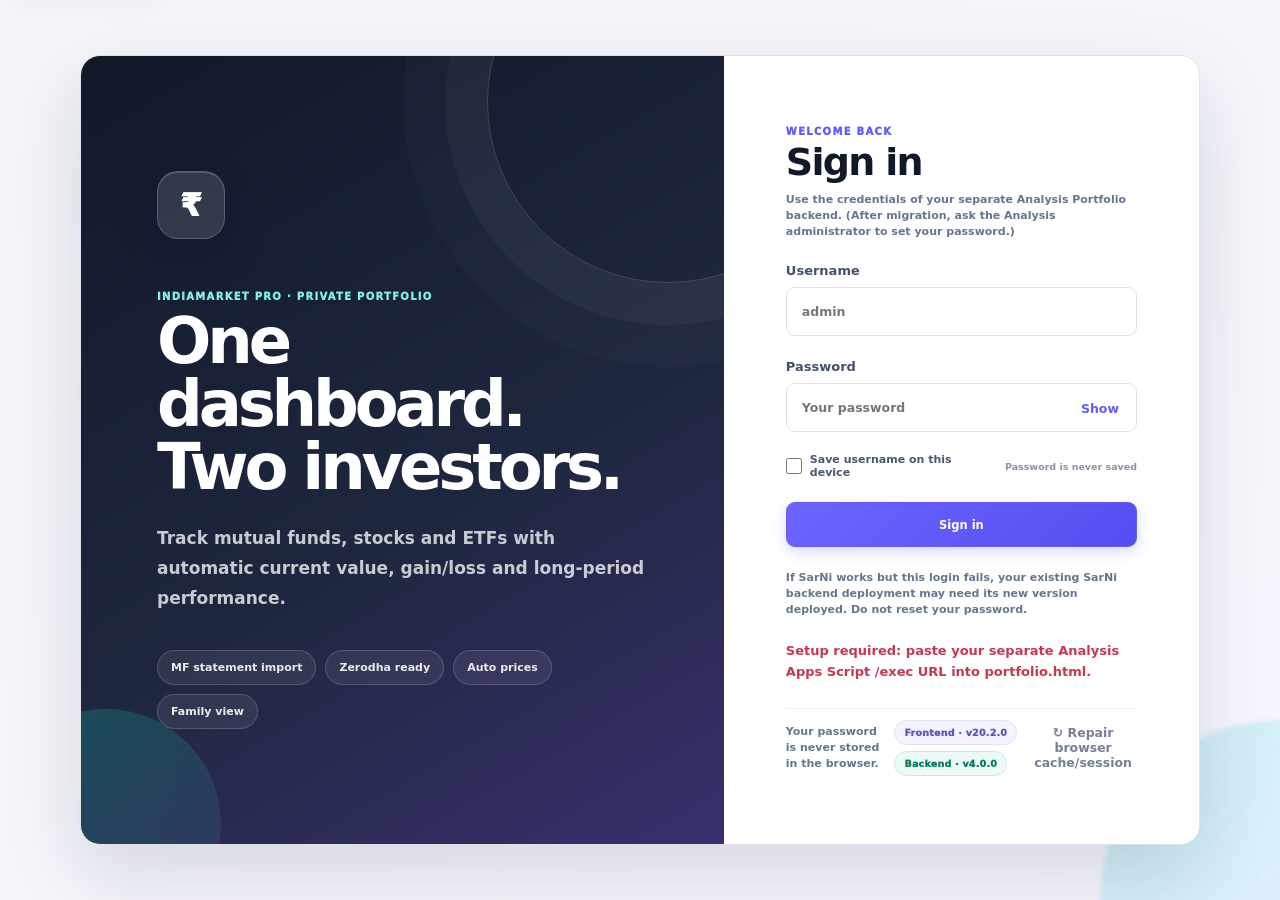
==== commit 531ace01: "10.10.2026" ====
--- a/portfolio.html
+++ b/portfolio.html
@@ -45,6 +45,14 @@
   <link rel="preload" href="./portfolio.css?v=20260910-20108-codingbook" as="style">
   <link rel="preload" href="./portfolio.js?v=20260910-20108-codingbook" as="script">
   <link rel="stylesheet" href="./portfolio.css?v=20260910-20108-codingbook" onload="sarNiAssetLoaded('css')" onerror="sarNiAssetFailed('css')">
+
+<style id="analysis-portfolio-only">
+  .side-nav [data-section="expenditure"],
+  .side-nav [data-section="diary"],
+  .side-nav [data-section="books"],
+  .side-nav [data-section="watchlist"],
+  #quickDiaryBtn, #portfolioStartupRetryBtn.analysis-not-needed {display:none!important}
+</style>
 </head>
 <body>
   <a class="skip-link" href="#mainDashboard">Skip to dashboard</a>
@@ -61,7 +69,7 @@
         <div class="feature-pills"><span>MF statement import</span><span>Zerodha ready</span><span>Auto prices</span><span>Family view</span></div>
       </div>
       <form id="loginForm" class="login-card" autocomplete="on">
-        <div><p class="eyebrow">WELCOME BACK</p><h2>Sign in</h2><p class="muted">Use your Apps Script dashboard username and password.</p></div>
+        <div><p class="eyebrow">WELCOME BACK</p><h2>Sign in</h2><p class="muted">Use the credentials of your separate Analysis Portfolio backend. (After migration, ask the Analysis administrator to set your password.)</p></div>
         <label>Username<input id="loginUsername" name="username" autocomplete="username" required maxlength="60" placeholder="admin"></label>
         <label>Password<div class="password-wrap"><input id="loginPassword" name="password" type="password" autocomplete="current-password" required maxlength="200" placeholder="Your password"><button type="button" class="text-button" data-toggle-password="loginPassword">Show</button></div></label>
         <div class="login-options">
@@ -69,10 +77,11 @@
           <span class="remember-note">Password is never saved</span>
         </div>
         <button id="loginButton" class="primary-button full" type="submit">Sign in</button>
+        <p class="muted" style="font-size:12px">If SarNi works but this login fails, your existing SarNi backend deployment may need its new version deployed. Do not reset your password.</p>
         <p id="loginMessage" class="form-message" role="alert"></p>
         <div class="login-meta">
           <p class="tiny muted">Your password is never stored in the browser.</p>
-          <div class="version-pair"><span id="loginVersion" class="version-badge">Frontend · v20.1.8</span><span id="loginBackendVersion" class="version-badge backend-version">Backend · v3.17.11</span></div>
+          <div class="version-pair"><span id="loginVersion" class="version-badge">Frontend · v20.2.0</span><span id="loginBackendVersion" class="version-badge backend-version">Backend · v4.0.0</span></div>
           <button id="repairBrowserBtn" class="login-repair-button" type="button">↻ Repair browser cache/session</button>
         </div>
       </form>
@@ -92,7 +101,7 @@
       </div>
     </div>
     <aside class="sidebar">
-      <div class="side-brand"><div class="brand-mark small">₹</div><div><strong id="sideAppName">SarNi</strong><span>Financial Command Centre</span></div><button id="sidebarCollapseBtn" class="sidebar-collapse-button" type="button" title="Collapse sidebar" aria-label="Collapse sidebar">‹</button></div>
+      <div class="side-brand"><div class="brand-mark small">₹</div><div><strong id="sideAppName">Analysis</strong><span>Investment Command Centre</span></div><button id="sidebarCollapseBtn" class="sidebar-collapse-button" type="button" title="Collapse sidebar" aria-label="Collapse sidebar">‹</button></div>
       <nav class="side-nav" aria-label="Main navigation">
         <a href="./index.html" class="nav-item analysis-return-link" title="Back to IndiaMarket Pro market analysis"><span>↩</span>Market Analysis</a>
 
@@ -111,7 +120,7 @@
       <div class="sidebar-session-card">
         <span class="sidebar-session-label">SIGNED IN AS</span>
         <strong id="dashboardUsername">—</strong>
-        <span id="dashboardVersion">Frontend · v20.1.8</span><span id="dashboardBackendVersion">Backend · v3.17.11</span>
+        <span id="dashboardVersion">Frontend · v20.2.0</span><span id="dashboardBackendVersion">Backend · v4.0.0</span>
       </div>
       <div class="sidebar-foot"><button id="changePasswordBtn" class="nav-item"><span>⌁</span>Change password</button><button id="logoutBtn" class="nav-item danger-text"><span>↪</span>Log out</button></div>
     </aside>
@@ -126,14 +135,14 @@
         </nav>
 
       <header class="topbar">
-        <div><div class="topbar-title-line"><div><p class="eyebrow" id="todayLabel"></p><h1 id="pageTitle">Investment Portfolio</h1></div><div class="dashboard-version-pair"><span id="dashboardVersionTop" class="dashboard-version-chip">FE v20.1.8</span><span id="dashboardBackendVersionTop" class="dashboard-version-chip backend-chip">BE v3.17.11</span></div></div></div>
+        <div><div class="topbar-title-line"><div><p class="eyebrow" id="todayLabel"></p><h1 id="pageTitle">Investment Portfolio</h1></div><div class="dashboard-version-pair"><span id="dashboardVersionTop" class="dashboard-version-chip">FE v20.2.0</span><span id="dashboardBackendVersionTop" class="dashboard-version-chip backend-chip">BE v4.0.0</span></div></div></div>
         <div class="top-actions"><button id="commandPaletteBtn" class="command-palette-button" type="button" title="Search pages and actions (Ctrl/⌘ K)" aria-haspopup="dialog"><span>⌕</span><strong>Search</strong><kbd>⌘K</kbd></button><div class="display-preferences" title="Personalise dashboard appearance"><select id="displayDensitySelect" aria-label="Dashboard density"><option value="COMFORTABLE">Comfortable</option><option value="COMPACT">Compact</option></select><select id="displayThemeSelect" aria-label="Dashboard theme"><option value="LIGHT" selected>Light</option><option value="AUTO">Auto theme</option><option value="DARK">Dark</option></select></div><div class="auto-refresh-control" title="Automatically refresh portfolio and watchlist prices while this dashboard is open"><span class="auto-pulse"></span><div class="auto-refresh-copy"><strong>Auto update</strong><span id="autoRefreshCountdown">15 min</span></div><select id="autoRefreshSelect" aria-label="Auto update interval"><option value="5">5 min</option><option value="15" selected>15 min</option><option value="30">30 min</option><option value="60">60 min</option><option value="0">Off</option></select></div><div class="sync-status" id="syncStatus"><span class="status-dot"></span><span>Ready</span></div><button id="refreshBtn" class="icon-button" title="Refresh prices and NAVs" aria-label="Refresh prices and NAVs">↻</button><button id="addInvestmentBtn" class="primary-button">+ Add investment</button><button id="profileButton" class="avatar-button" aria-label="Signed-in user"><span id="avatarInitial">A</span></button><button id="headerLogoutBtn" class="header-logout-button" type="button" title="Sign out of SarNi" aria-label="Sign out"><span aria-hidden="true">↪</span><strong>Sign out</strong></button></div>
       </header>
 
       <div id="mobileSessionBar" class="mobile-session-bar" aria-label="Mobile session controls">
         <div class="mobile-session-versions">
-          <span id="mobileFrontendVersion" class="mobile-version-chip">FE v20.1.8</span>
-          <span id="mobileBackendVersion" class="mobile-version-chip backend">BE v3.17.11</span>
+          <span id="mobileFrontendVersion" class="mobile-version-chip">FE v20.2.0</span>
+          <span id="mobileBackendVersion" class="mobile-version-chip backend">BE v4.0.0</span>
         </div>
         <div class="mobile-session-actions">
           <button id="mobileChangePasswordBtn" class="mobile-session-button" type="button">Password</button>
@@ -1694,7 +1703,7 @@
     </div>
   <script>
     window.PORTFOLIO_CONFIG={
-      API_URL:'https://script.google.com/macros/s/AKfycbwXA1YBWRfOjYvZwDz9dkCr4HZujn9D_YoPmQyjggZxR5hUUs1ZsARytOX8rUR4zRbs/exec',
+      API_URL:'PASTE_YOUR_NEW_ANALYSIS_BACKEND_EXEC_URL_HERE',
       APP_NAME:'Analysis · Portfolio',CURRENCY:'INR',REQUEST_TIMEOUT_MS:60000,OWNERS:['Sarada','Niharika']
     };
   </script>
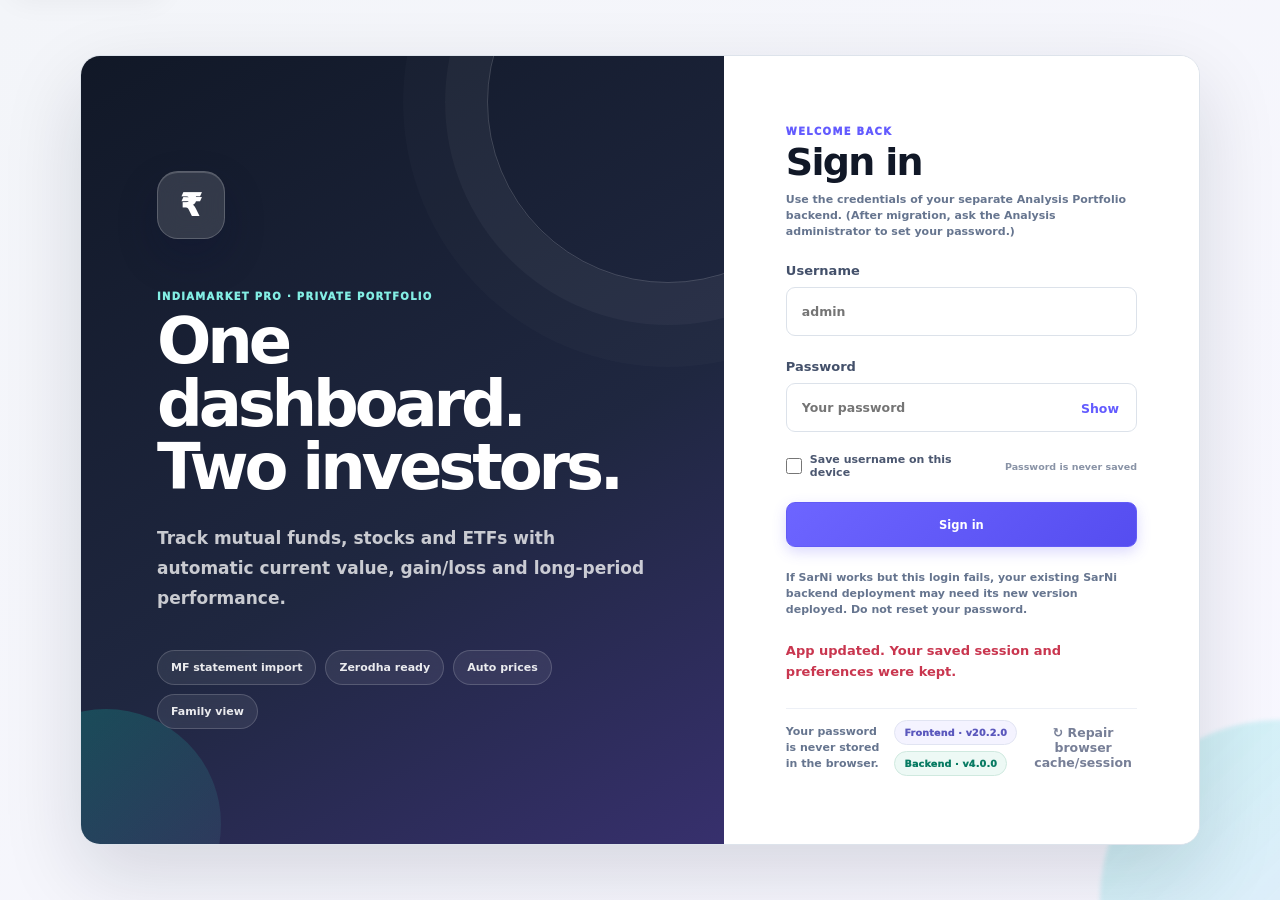
==== commit 3c64b350: "Update portfolio.html" ====
--- a/portfolio.html
+++ b/portfolio.html
@@ -1703,7 +1703,7 @@
     </div>
   <script>
     window.PORTFOLIO_CONFIG={
-      API_URL:'PASTE_YOUR_NEW_ANALYSIS_BACKEND_EXEC_URL_HERE',
+      API_URL:'https://script.google.com/macros/s/AKfycbz-QKjia-PWUhTJch-vx3BMafkKqseq5rIjkHgbfxS93LIKDGvK-yW_KooVt8mM8Yfk/exec',
       APP_NAME:'Analysis · Portfolio',CURRENCY:'INR',REQUEST_TIMEOUT_MS:60000,OWNERS:['Sarada','Niharika']
     };
   </script>
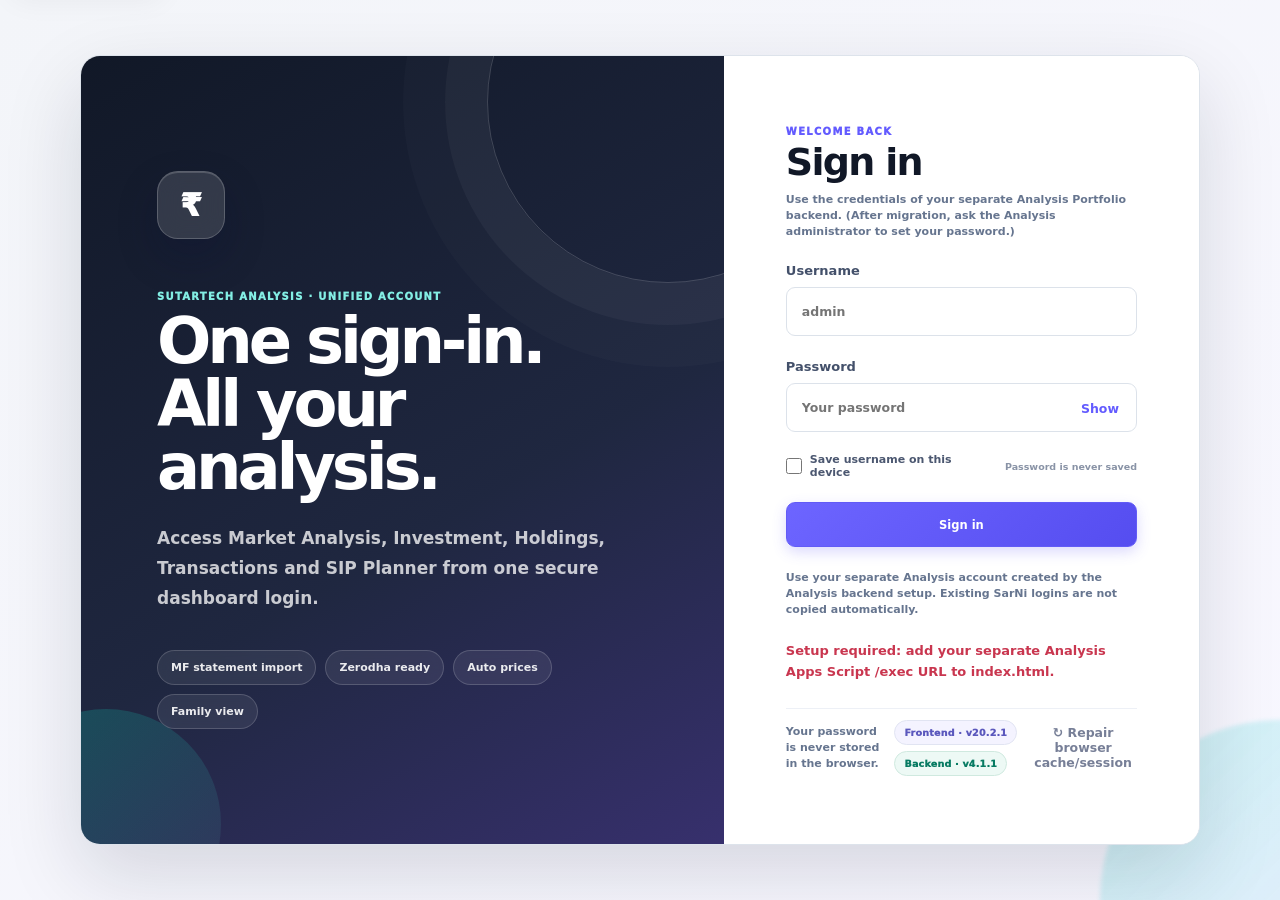
==== commit 86f6d264: "4.1.2" ====
--- a/portfolio.html
+++ b/portfolio.html
@@ -1,1712 +1 @@
-<!doctype html>
-<html lang="en">
-<head>
-  <meta charset="utf-8">
-  <meta name="viewport" content="width=device-width, initial-scale=1, viewport-fit=cover">
-  <meta http-equiv="Cache-Control" content="no-cache, no-store, must-revalidate">
-  <meta http-equiv="Pragma" content="no-cache">
-  <meta http-equiv="Expires" content="0">
-  <meta name="theme-color" content="#eef5ff">
-  <meta name="description" content="Private investment portfolio — IndiaMarket Pro">
-  <meta name="myfinance-build" content="20260910-20108-codingbook">
-  <meta name="color-scheme" content="light dark">
-  <script>
-    window.__MYFINANCE_PAGE_BUILD__='20260910-20108-codingbook';
-    window.__MYFINANCE_NATIVE__=true;
-    document.documentElement.classList.add('analysis-portfolio');
-    window.__SAR_NI_ASSETS__={css:false,app:false};
-    window.sarNiAssetLoaded=function(kind){
-      window.__SAR_NI_ASSETS__[kind]=true;
-      if(window.__SAR_NI_ASSETS__.css&&window.__SAR_NI_ASSETS__.app){
-        document.documentElement.classList.add('sarni-assets-ready');
-      }
-    };
-    window.sarNiAssetFailed=function(kind){
-      window.__SAR_NI_ASSETS__[kind]=false;
-      document.documentElement.classList.add('sarni-asset-error');
-      var box=document.getElementById('sarniAssetStatus');
-      if(box)box.innerHTML='<strong>Portfolio file loading failed.</strong><br>Upload all seven v20.1.8 files to GitHub, wait two minutes, then reload.';
-    };
-    setTimeout(function(){
-      if(document.documentElement.classList.contains('sarni-assets-ready'))return;
-      var box=document.getElementById('sarniAssetStatus');
-      if(box)box.innerHTML='<strong>Still preparing portfolio…</strong><br>Please confirm the v20.1.8 GitHub files were uploaded.';
-    },12000);
-  </script>
-  <title>My Portfolio | SutarTech Analysis</title>
-  <link rel="icon" href="./favicon.svg?v=20108-codingbook" type="image/svg+xml">
-  <style>
-    html:not(.sarni-assets-ready) body>*{visibility:hidden}
-    html:not(.sarni-assets-ready) #sarniAssetStatus{visibility:visible;position:fixed;inset:0;z-index:999999;display:grid;place-items:center;padding:28px;text-align:center;background:linear-gradient(145deg,#eef5ff,#f8f4ff);color:#33426a;font:700 17px/1.55 system-ui,-apple-system,"Segoe UI",sans-serif}
-    html.sarni-assets-ready #sarniAssetStatus{display:none}
-    #sarniAssetStatus strong{font-size:22px;color:#273566}
-  </style>
-  
-  <link rel="preload" href="./portfolio.css?v=20260910-20108-codingbook" as="style">
-  <link rel="preload" href="./portfolio.js?v=20260910-20108-codingbook" as="script">
-  <link rel="stylesheet" href="./portfolio.css?v=20260910-20108-codingbook" onload="sarNiAssetLoaded('css')" onerror="sarNiAssetFailed('css')">
-
-<style id="analysis-portfolio-only">
-  .side-nav [data-section="expenditure"],
-  .side-nav [data-section="diary"],
-  .side-nav [data-section="books"],
-  .side-nav [data-section="watchlist"],
-  #quickDiaryBtn, #portfolioStartupRetryBtn.analysis-not-needed {display:none!important}
-</style>
-</head>
-<body>
-  <a class="skip-link" href="#mainDashboard">Skip to dashboard</a>
-  <div id="sarniAssetStatus" role="status" aria-live="polite"><div><strong>Opening investment portfolio securely…</strong><br>Loading the lightweight dashboard.</div></div>
-  <noscript>This dashboard requires JavaScript.</noscript>
-
-  <section id="loginView" class="login-view">
-    <div class="login-shell">
-      <div class="brand-panel">
-        <div class="brand-mark">₹</div>
-        <p class="eyebrow">INDIAMARKET PRO · PRIVATE PORTFOLIO</p>
-        <h1>One dashboard.<br>Two investors.</h1>
-        <p class="brand-copy">Track mutual funds, stocks and ETFs with automatic current value, gain/loss and long-period performance.</p>
-        <div class="feature-pills"><span>MF statement import</span><span>Zerodha ready</span><span>Auto prices</span><span>Family view</span></div>
-      </div>
-      <form id="loginForm" class="login-card" autocomplete="on">
-        <div><p class="eyebrow">WELCOME BACK</p><h2>Sign in</h2><p class="muted">Use the credentials of your separate Analysis Portfolio backend. (After migration, ask the Analysis administrator to set your password.)</p></div>
-        <label>Username<input id="loginUsername" name="username" autocomplete="username" required maxlength="60" placeholder="admin"></label>
-        <label>Password<div class="password-wrap"><input id="loginPassword" name="password" type="password" autocomplete="current-password" required maxlength="200" placeholder="Your password"><button type="button" class="text-button" data-toggle-password="loginPassword">Show</button></div></label>
-        <div class="login-options">
-          <label class="remember-user"><input id="rememberUsername" type="checkbox"><span>Save username on this device</span></label>
-          <span class="remember-note">Password is never saved</span>
-        </div>
-        <button id="loginButton" class="primary-button full" type="submit">Sign in</button>
-        <p class="muted" style="font-size:12px">If SarNi works but this login fails, your existing SarNi backend deployment may need its new version deployed. Do not reset your password.</p>
-        <p id="loginMessage" class="form-message" role="alert"></p>
-        <div class="login-meta">
-          <p class="tiny muted">Your password is never stored in the browser.</p>
-          <div class="version-pair"><span id="loginVersion" class="version-badge">Frontend · v20.2.0</span><span id="loginBackendVersion" class="version-badge backend-version">Backend · v4.0.0</span></div>
-          <button id="repairBrowserBtn" class="login-repair-button" type="button">↻ Repair browser cache/session</button>
-        </div>
-      </form>
-    </div>
-  </section>
-
-  <div id="appView" class="app-view hidden">
-    <div id="runtimeWarning" class="runtime-warning hidden" role="alert"></div>
-    <div id="portfolioStartupOverlay" class="portfolio-startup-overlay hidden" role="status" aria-live="polite">
-      <div class="portfolio-startup-card">
-        <div class="portfolio-startup-spinner" aria-hidden="true"></div>
-        <div>
-          <strong id="portfolioStartupTitle">Loading your portfolio…</strong>
-          <span id="portfolioStartupMessage">Holdings are updating quietly in the background.</span>
-        </div>
-        <button id="portfolioStartupRetryBtn" type="button" class="secondary-button hidden">Retry load</button>
-      </div>
-    </div>
-    <aside class="sidebar">
-      <div class="side-brand"><div class="brand-mark small">₹</div><div><strong id="sideAppName">Analysis</strong><span>Investment Command Centre</span></div><button id="sidebarCollapseBtn" class="sidebar-collapse-button" type="button" title="Collapse sidebar" aria-label="Collapse sidebar">‹</button></div>
-      <nav class="side-nav" aria-label="Main navigation">
-        <a href="./index.html" class="nav-item analysis-return-link" title="Back to IndiaMarket Pro market analysis"><span>↩</span>Market Analysis</a>
-
-        <button class="nav-item active" data-section="overview"><span>◫</span>Investment</button>
-        <button class="nav-item" data-section="holdings"><span>▥</span>Holdings</button>
-        <button class="nav-item" data-section="transactions"><span>⇄</span>Transactions</button>
-        <button class="nav-item" data-section="watchlist"><span>☆</span>Watchlist</button>
-        <button class="nav-item" data-section="sip"><span>₹</span>SIP Planner</button>
-        <button id="analysisAddInvestmentNav" class="nav-item" type="button"><span>＋</span>Add Investment</button>
-        <button class="nav-item" data-section="expenditure"><span>₹</span>Expenditure</button>
-        <button class="nav-item" data-section="diary"><span>✎</span>Diary</button>
-        <button class="nav-item" data-section="books"><span>▤</span>Books</button>
-        <button id="quickDiaryBtn" class="nav-item quick-diary-nav" type="button"><span>✚</span>Quick Diary</button>
-        <button class="nav-item admin-only hidden" data-section="users"><span>♙</span>Users</button>
-      </nav>
-      <div class="sidebar-session-card">
-        <span class="sidebar-session-label">SIGNED IN AS</span>
-        <strong id="dashboardUsername">—</strong>
-        <span id="dashboardVersion">Frontend · v20.2.0</span><span id="dashboardBackendVersion">Backend · v4.0.0</span>
-      </div>
-      <div class="sidebar-foot"><button id="changePasswordBtn" class="nav-item"><span>⌁</span>Change password</button><button id="logoutBtn" class="nav-item danger-text"><span>↪</span>Log out</button></div>
-    </aside>
-
-    <main id="mainDashboard" class="main-content" tabindex="-1">
-        <nav class="analysis-portfolio-tabs" aria-label="Investment module navigation">
-          <a href="./index.html" class="analysis-portfolio-tab analysis-home-tab">← Market Analysis</a>
-          <button type="button" data-portfolio-route="investment" class="analysis-portfolio-tab">Investment</button>
-          <button type="button" data-portfolio-route="holdings" class="analysis-portfolio-tab">Holdings</button>
-          <button type="button" data-portfolio-route="transactions" class="analysis-portfolio-tab">Transactions</button>
-          <button type="button" data-portfolio-route="sip" class="analysis-portfolio-tab">SIP Planner</button>
-        </nav>
-
-      <header class="topbar">
-        <div><div class="topbar-title-line"><div><p class="eyebrow" id="todayLabel"></p><h1 id="pageTitle">Investment Portfolio</h1></div><div class="dashboard-version-pair"><span id="dashboardVersionTop" class="dashboard-version-chip">FE v20.2.0</span><span id="dashboardBackendVersionTop" class="dashboard-version-chip backend-chip">BE v4.0.0</span></div></div></div>
-        <div class="top-actions"><button id="commandPaletteBtn" class="command-palette-button" type="button" title="Search pages and actions (Ctrl/⌘ K)" aria-haspopup="dialog"><span>⌕</span><strong>Search</strong><kbd>⌘K</kbd></button><div class="display-preferences" title="Personalise dashboard appearance"><select id="displayDensitySelect" aria-label="Dashboard density"><option value="COMFORTABLE">Comfortable</option><option value="COMPACT">Compact</option></select><select id="displayThemeSelect" aria-label="Dashboard theme"><option value="LIGHT" selected>Light</option><option value="AUTO">Auto theme</option><option value="DARK">Dark</option></select></div><div class="auto-refresh-control" title="Automatically refresh portfolio and watchlist prices while this dashboard is open"><span class="auto-pulse"></span><div class="auto-refresh-copy"><strong>Auto update</strong><span id="autoRefreshCountdown">15 min</span></div><select id="autoRefreshSelect" aria-label="Auto update interval"><option value="5">5 min</option><option value="15" selected>15 min</option><option value="30">30 min</option><option value="60">60 min</option><option value="0">Off</option></select></div><div class="sync-status" id="syncStatus"><span class="status-dot"></span><span>Ready</span></div><button id="refreshBtn" class="icon-button" title="Refresh prices and NAVs" aria-label="Refresh prices and NAVs">↻</button><button id="addInvestmentBtn" class="primary-button">+ Add investment</button><button id="profileButton" class="avatar-button" aria-label="Signed-in user"><span id="avatarInitial">A</span></button><button id="headerLogoutBtn" class="header-logout-button" type="button" title="Sign out of SarNi" aria-label="Sign out"><span aria-hidden="true">↪</span><strong>Sign out</strong></button></div>
-      </header>
-
-      <div id="mobileSessionBar" class="mobile-session-bar" aria-label="Mobile session controls">
-        <div class="mobile-session-versions">
-          <span id="mobileFrontendVersion" class="mobile-version-chip">FE v20.2.0</span>
-          <span id="mobileBackendVersion" class="mobile-version-chip backend">BE v4.0.0</span>
-        </div>
-        <div class="mobile-session-actions">
-          <button id="mobileChangePasswordBtn" class="mobile-session-button" type="button">Password</button>
-          <button id="mobileLogoutBtn" class="mobile-session-button danger" type="button">Log out</button>
-        </div>
-      </div>
-
-      <div class="portfolio-switch-wrap portfolio-filter-bar">
-        <div class="filter-group">
-          <span class="switch-label">VIEW PORTFOLIO</span>
-          <div id="ownerSwitcher" class="portfolio-switcher"></div>
-        </div>
-        <div class="filter-group">
-          <span class="switch-label">INVESTMENT TYPE</span>
-          <div id="assetViewSwitcher" class="portfolio-switcher asset-switcher">
-            <button type="button" class="owner-pill active" data-asset-view="ALL">All investments</button>
-            <button type="button" class="owner-pill" data-asset-view="MF">Mutual funds</button>
-            <button type="button" class="owner-pill" data-asset-view="STOCKS">Stocks &amp; ETFs</button>
-            <button type="button" class="owner-pill" data-asset-view="GPF">GPF</button>
-          </div>
-        </div>
-        <div class="quick-actions"><button id="importBtn" class="secondary-button">⇧ Import portfolio</button><button id="exportBtn" class="secondary-button">Export CSV</button></div>
-      </div>
-
-      
-<section id="overviewSection" class="page-section">
-  <div class="overview-mode-bar">
-    <div class="overview-mode-switcher" role="tablist" aria-label="Dashboard view">
-      <button id="personalHomeModeBtn" type="button" class="active" data-overview-mode="PERSONAL"><span>⌂</span> My Home</button>
-      <button id="investmentHomeModeBtn" type="button" data-overview-mode="INVESTMENT"><span>₹</span> Wealth Centre</button>
-    </div>
-    <button id="overviewSetDefaultBtn" type="button" class="overview-default-button">✓ Default view</button>
-  </div>
-
-  <div id="personalHomeContent" class="personal-home-content">
-    <section class="personal-home-hero tint-lilac">
-      <div>
-        <p class="eyebrow">MY DAILY DASHBOARD</p>
-        <h2 id="personalHomeGreeting">Your day at a glance</h2>
-        <p>Diary, targets, reminders and a daily thought. Investment details stay hidden until you choose to view them.</p>
-      </div>
-      <div class="personal-home-actions">
-        <button id="homeDailyWriteBtn" type="button" class="primary-button">✎ Daily diary</button>
-        <button id="homeMonthlyWriteBtn" type="button" class="secondary-button">▣ Monthly diary</button>
-        <button id="homeAddTargetBtn" type="button" class="secondary-button">+ Target / reminder</button>
-      </div>
-    </section>
-
-    <div class="personal-home-grid">
-      <article class="personal-home-card diary-home-card tint-blue">
-        <div class="personal-card-head">
-          <div><p class="eyebrow">TODAY'S DIARY</p><h3>Write & remember</h3></div>
-          <span id="homeDiaryCount" class="personal-count-badge">0 today</span>
-        </div>
-        <div id="homeDiaryPreview" class="home-diary-preview">
-          <p class="personal-empty-copy">Nothing written today yet.</p>
-        </div>
-        <div class="personal-card-actions">
-          <button id="homeDiaryQuickBtn" type="button">+ Write now</button>
-          <button id="homeFullDiaryBtn" type="button">Open Diary</button>
-        </div>
-      </article>
-
-      <article class="personal-home-card target-home-card tint-yellow">
-        <div class="personal-card-head">
-          <div><p class="eyebrow">TARGETS & REMINDERS</p><h3>What needs attention</h3></div>
-          <span id="homeStickyCount" class="personal-count-badge target-count">0 active</span>
-        </div>
-        <div id="homeStickySummary" class="home-sticky-summary">
-          <div><strong id="homeStickyDueToday">0</strong><span>Due today</span></div>
-          <div><strong id="homeStickyOverdue">0</strong><span>Overdue</span></div>
-          <div><strong id="homeStickyUpcoming">0</strong><span>Upcoming</span></div>
-        </div>
-        <div id="homeStickyPreview" class="home-sticky-preview">
-          <p class="personal-empty-copy">No active target or reminder.</p>
-        </div>
-        <div class="personal-card-actions">
-          <button id="homeTargetAddBtn" type="button">+ Add</button>
-          <button id="homeTargetsOpenBtn" type="button">Open panel</button>
-        </div>
-      </article>
-
-      <article id="homeQuoteCard" class="personal-home-card quote-home-card quote-tone-0">
-        <div class="personal-card-head">
-          <div><p class="eyebrow">QUOTE OF THE DAY</p><h3>Pause for a thought</h3></div>
-          <div class="quote-head-tools"><span id="homeQuoteAutoStatus" class="quote-auto-status">Auto move · 12s</span><span class="quote-mini-mark">“</span></div>
-        </div>
-        <blockquote id="homeQuoteText">Your saved life quote will appear here.</blockquote>
-        <div id="homeQuoteAuthor" class="home-quote-author">— Quote Library</div>
-        <div class="personal-card-actions">
-          <button id="homeQuoteNextBtn" type="button">↻ Another</button>
-          <button id="homeQuotesOpenBtn" type="button">Open Quotes</button>
-        </div>
-      </article>
-    </div>
-
-    <section class="personal-home-footer tint-green">
-      <div>
-        <strong>Investment details stay outside the Overview.</strong>
-        <span>Open Holdings or Watchlist from the left menu only when you want financial details.</span>
-      </div>
-      <button id="homeShowInvestmentsBtn" type="button">▥ Open Holdings</button>
-    </section>
-  </div>
-
-  <div id="investmentOverviewContent" class="investment-overview-content hidden">
-<div id="masterLoadBanner" class="master-load-banner hidden">
-          <div>
-            <p class="eyebrow">MASTER SPREADSHEET NOT YET APPLIED</p>
-            <h3>Your dashboard is still showing the old portfolio data.</h3>
-            <p>The uploaded master workbook contains 35 consolidated investments and 17 watchlist items. Load it once to replace the old holdings/watchlist.</p>
-          </div>
-          <button id="masterLoadNowBtn" class="primary-button" type="button">⇄ Load Master Sheet Data</button>
-        </div>
-        <div class="welcome-banner">
-          <div><p class="eyebrow">LIVE WEALTH DASHBOARD</p><h2 id="welcomeTitle">Combined portfolio</h2><p id="lastUpdatedText">Loading your latest portfolio…</p><div class="live-data-line"><span class="live-dot"></span><span>Portfolio + watchlist auto tracking</span></div></div>
-          <div class="banner-chip" id="viewChip">Combined</div>
-        </div>
-
-        <div class="overview-utility-row">
-          <button id="overviewStickyShortcut" class="overview-utility-chip sticky-chip" type="button"><span>📌</span><strong id="overviewStickyShortcutCount">0 active</strong><small>Targets & reminders</small></button>
-          <button id="overviewQuoteShortcut" class="overview-utility-chip quote-chip" type="button"><span>💬</span><strong>Daily quote</strong><small>Open right panel</small></button>
-        </div>
-
-        <div class="summary-grid">
-          <article class="summary-card accent-blue">
-            <div class="summary-card-head"><div class="card-icon">₹</div><p id="sumInvestedLabel">Invested / cost value</p></div>
-            <strong id="sumInvested">₹0</strong>
-            <div class="summary-card-footer"><span id="sumAssetCount">0 holdings</span><div id="sumInvestedTrend" class="summary-trend neutral">Tracking growth…</div></div>
-          </article>
-          <article class="summary-card accent-green">
-            <div class="summary-card-head"><div class="card-icon">↗</div><p id="sumCurrentLabel">Current value</p></div>
-            <strong id="sumCurrent">₹0</strong>
-            <div class="summary-card-footer"><span id="sumPricedCount">0 priced</span><div id="sumCurrentTrend" class="summary-trend neutral">Tracking growth…</div></div>
-          </article>
-          <article class="summary-card accent-purple">
-            <div class="summary-card-head"><div class="card-icon">±</div><p>Total gain / loss</p></div>
-            <strong id="sumGain">₹0</strong>
-            <div class="summary-card-footer"><span id="sumReturn">0.00%</span><div id="sumGainTrend" class="summary-trend neutral">Latest portfolio result</div></div>
-          </article>
-          <article class="summary-card accent-orange">
-            <div class="summary-card-head"><div class="card-icon">☆</div><p>Watchlist pulse</p></div>
-            <strong id="sumSplit">All investments</strong>
-            <div class="summary-card-footer"><span id="sumWatchCount">0 watchlist</span><div id="sumWatchTrend" class="summary-trend neutral">Tracking opportunities…</div></div>
-          </article>
-        </div>
-        <div class="insight-grid">
-          <article class="panel trend-panel portfolio-trend-panel">
-            <div class="panel-head trend-panel-head"><div><p class="eyebrow">WEALTH GROWTH</p><h3>Invested capital vs current value</h3><p class="panel-subcopy">Automatically records dashboard snapshots while you use My Finance.</p></div><div id="growthRangeButtons" class="range-switcher"><button type="button" data-growth-range="7D">7D</button><button type="button" class="active" data-growth-range="30D">30D</button><button type="button" data-growth-range="ALL">All</button></div></div>
-            <div class="growth-kpi-grid"><div class="growth-kpi"><span>Invested change</span><strong id="growthInvestedDelta">₹0</strong><small id="growthInvestedPct">0.00%</small></div><div class="growth-kpi"><span>Value change</span><strong id="growthValueDelta">₹0</strong><small id="growthValuePct">0.00%</small></div><div class="growth-kpi"><span>Portfolio gain</span><strong id="growthGainNow">₹0</strong><small id="growthReturnNow">0.00%</small></div></div>
-            <div id="portfolioGrowthChart" class="trend-chart"></div><div class="chart-legend"><span><i class="legend-line invested"></i>Invested amount</span><span><i class="legend-line current"></i>Current value</span><span id="growthHistoryNote" class="muted">Growth history starts from this version.</span></div>
-          </article>
-          <article class="panel trend-panel watch-trend-panel">
-            <div class="panel-head"><div><p class="eyebrow">WATCHLIST PULSE</p><h3>How close are ideas to your target?</h3><p class="panel-subcopy">Prices and target gaps refresh automatically with the portfolio.</p></div><span id="watchPulseBadge" class="pulse-badge">Live</span></div>
-            <div class="watch-pulse-grid"><div class="watch-pulse-card opportunity"><span>At / below target</span><strong id="watchAtTarget">0</strong><small>Potential opportunities</small></div><div class="watch-pulse-card near"><span>Within 5% of target</span><strong id="watchNearTarget">0</strong><small>Worth watching closely</small></div><div class="watch-pulse-card gap"><span>Average gap</span><strong id="watchAverageGap">—</strong><small>From your target prices</small></div><div class="watch-pulse-card total"><span>Watchlist size</span><strong id="watchPulseCount">0</strong><small>Stocks / ETFs / MFs</small></div></div>
-            <div id="watchlistTrendChart" class="trend-chart compact"></div><div class="chart-legend"><span><i class="legend-line watch"></i>Average distance to target</span><span id="watchTrendNote" class="muted">Lower is closer to your target.</span></div>
-          </article>
-        </div>
-
-        <article class="panel type-breakdown-panel">
-          <div class="panel-head">
-            <div><p class="eyebrow">INVESTMENT TYPE SUMMARY</p><h3>Mutual funds, Stocks, ETFs &amp; GPF</h3></div>
-            <span class="tiny muted">Click a card to filter the dashboard</span>
-          </div>
-          <div id="typeSummaryGrid" class="type-summary-grid"></div>
-        </article>
-
-        <div class="overview-grid">
-          <article class="panel allocation-panel"><div class="panel-head"><div><p class="eyebrow">ALLOCATION</p><h3>By asset type</h3></div></div><div id="allocationChart" class="allocation-chart"></div></article>
-          <article class="panel"><div class="panel-head"><div><p class="eyebrow">INVESTOR SUMMARY</p><h3>Family comparison</h3></div></div><div id="investorSummary" class="investor-summary"></div></article>
-        </div>
-
-        <article class="panel"><div class="panel-head"><div><p class="eyebrow">TOP HOLDINGS</p><h3>Largest current holdings</h3></div><button class="link-button" data-section-link="holdings">View all</button></div><div id="topHoldings" class="mini-holdings empty-state">Add investments to begin.</div></article>
-  </div>
-</section>
-
-<section id="holdingsSection" class="page-section hidden">
-        <section id="holdingsSummaryPanel" class="holdings-summary-panel at-a-glance-summary is-collapsed" aria-label="Investment summary" aria-hidden="true">
-          <header class="summary-glance-header">
-            <div><p class="eyebrow">HOLDINGS SUMMARY</p><h3>Sarada · Niharika · Combined</h3></div>
-            <div class="summary-glance-actions">
-              <button id="holdingsSummaryFullscreenBtn" class="summary-compare-button" type="button" aria-pressed="false">⛶ Expand summary</button>
-              <button id="hideHoldingsSummaryInsideBtn" class="summary-inline-hide" type="button" data-hide-holdings-summary>Hide summary ↑</button>
-            </div>
-          </header>
-          <div class="summary-glance-wrap">
-            <table class="summary-glance-table" aria-label="All investors and asset types at a glance">
-              <colgroup><col class="glance-asset-col"><col><col><col></colgroup>
-              <thead><tr><th scope="col">Investment</th><th scope="col" class="glance-owner-sarada">Sarada</th><th scope="col" class="glance-owner-niharika">Niharika</th><th scope="col" class="glance-owner-combined">Combined</th></tr></thead>
-              <tbody>
-                <tr class="glance-asset-row glance-mf-row">
-                  <th scope="row"><span class="glance-asset-badge">MF</span><strong>Mutual funds</strong></th>
-                  <td class="glance-investor-cell glance-cell-sarada"><span class="glance-mobile-owner">Sarada</span><div class="glance-metric glance-invested"><span>Invested</span><strong id="holdSumSaradaMfInvested">₹0.00</strong></div><div class="glance-metric glance-growth"><span>Gain / loss</span><strong id="holdSumSaradaMfGrowth">₹0.00</strong></div><div class="glance-metric glance-current"><span>Present</span><strong id="holdSumSaradaMfCurrent">₹0.00</strong></div><div class="glance-metric glance-updated"><span>Updated</span><strong id="holdSumSaradaMfUpdated">—</strong></div></td>
-                  <td class="glance-investor-cell glance-cell-niharika"><span class="glance-mobile-owner">Niharika</span><div class="glance-metric glance-invested"><span>Invested</span><strong id="holdSumNiharikaMfInvested">₹0.00</strong></div><div class="glance-metric glance-growth"><span>Gain / loss</span><strong id="holdSumNiharikaMfGrowth">₹0.00</strong></div><div class="glance-metric glance-current"><span>Present</span><strong id="holdSumNiharikaMfCurrent">₹0.00</strong></div><div class="glance-metric glance-updated"><span>Updated</span><strong id="holdSumNiharikaMfUpdated">—</strong></div></td>
-                  <td class="glance-investor-cell glance-cell-combined"><span class="glance-mobile-owner">Combined</span><div class="glance-metric glance-invested"><span>Invested</span><strong id="holdSumCombinedMfInvested">₹0.00</strong></div><div class="glance-metric glance-growth"><span>Gain / loss</span><strong id="holdSumCombinedMfGrowth">₹0.00</strong></div><div class="glance-metric glance-current"><span>Present</span><strong id="holdSumCombinedMfCurrent">₹0.00</strong></div><div class="glance-metric glance-updated"><span>Updated</span><strong id="holdSumCombinedMfUpdated">—</strong></div></td>
-                </tr>
-                <tr class="glance-asset-row glance-stock-row">
-                  <th scope="row"><span class="glance-asset-badge">ST</span><strong>Stocks &amp; ETFs</strong></th>
-                  <td class="glance-investor-cell glance-cell-sarada"><span class="glance-mobile-owner">Sarada</span><div class="glance-metric glance-invested"><span>Invested</span><strong id="holdSumSaradaStockInvested">₹0.00</strong></div><div class="glance-metric glance-growth"><span>Gain / loss</span><strong id="holdSumSaradaStockGrowth">₹0.00</strong></div><div class="glance-metric glance-current"><span>Present</span><strong id="holdSumSaradaStockCurrent">₹0.00</strong></div><div class="glance-metric glance-updated"><span>Updated</span><strong id="holdSumSaradaStockUpdated">—</strong></div></td>
-                  <td class="glance-investor-cell glance-cell-niharika"><span class="glance-mobile-owner">Niharika</span><div class="glance-metric glance-invested"><span>Invested</span><strong id="holdSumNiharikaStockInvested">₹0.00</strong></div><div class="glance-metric glance-growth"><span>Gain / loss</span><strong id="holdSumNiharikaStockGrowth">₹0.00</strong></div><div class="glance-metric glance-current"><span>Present</span><strong id="holdSumNiharikaStockCurrent">₹0.00</strong></div><div class="glance-metric glance-updated"><span>Updated</span><strong id="holdSumNiharikaStockUpdated">—</strong></div></td>
-                  <td class="glance-investor-cell glance-cell-combined"><span class="glance-mobile-owner">Combined</span><div class="glance-metric glance-invested"><span>Invested</span><strong id="holdSumCombinedStockInvested">₹0.00</strong></div><div class="glance-metric glance-growth"><span>Gain / loss</span><strong id="holdSumCombinedStockGrowth">₹0.00</strong></div><div class="glance-metric glance-current"><span>Present</span><strong id="holdSumCombinedStockCurrent">₹0.00</strong></div><div class="glance-metric glance-updated"><span>Updated</span><strong id="holdSumCombinedStockUpdated">—</strong></div></td>
-                </tr>
-                <tr class="glance-asset-row glance-gpf-row">
-                  <th scope="row"><span class="glance-asset-badge">GPF</span><strong>GPF</strong><small>12-month projection</small></th>
-                  <td class="glance-investor-cell glance-cell-sarada"><span class="glance-mobile-owner">Sarada</span><div class="glance-metric glance-present"><span>Balance</span><strong id="holdSumSaradaGpfPresent">₹0.00</strong></div><div class="glance-metric glance-interest"><span>Est. interest</span><strong id="holdSumSaradaGpfInterest">₹0.00</strong></div><div class="glance-metric glance-projected"><span>12M value</span><strong id="holdSumSaradaGpfProjected">₹0.00</strong></div><p class="glance-gpf-monthly">Monthly contribution <b id="holdSumSaradaGpfMonthly">₹0.00</b></p></td>
-                  <td class="glance-investor-cell glance-cell-niharika"><span class="glance-mobile-owner">Niharika</span><div class="glance-metric glance-present"><span>Balance</span><strong id="holdSumNiharikaGpfPresent">₹0.00</strong></div><div class="glance-metric glance-interest"><span>Est. interest</span><strong id="holdSumNiharikaGpfInterest">₹0.00</strong></div><div class="glance-metric glance-projected"><span>12M value</span><strong id="holdSumNiharikaGpfProjected">₹0.00</strong></div><p class="glance-gpf-monthly">Monthly contribution <b id="holdSumNiharikaGpfMonthly">₹0.00</b></p></td>
-                  <td class="glance-investor-cell glance-cell-combined"><span class="glance-mobile-owner">Combined</span><div class="glance-metric glance-present"><span>Balance</span><strong id="holdSumCombinedGpfPresent">₹0.00</strong></div><div class="glance-metric glance-interest"><span>Est. interest</span><strong id="holdSumCombinedGpfInterest">₹0.00</strong></div><div class="glance-metric glance-projected"><span>12M value</span><strong id="holdSumCombinedGpfProjected">₹0.00</strong></div><p class="glance-gpf-monthly">Monthly contribution <b id="holdSumCombinedGpfMonthly">₹0.00</b></p></td>
-                </tr>
-                <tr class="glance-asset-row glance-total-row">
-                  <th scope="row"><span class="glance-asset-badge">ALL</span><strong>Total portfolio</strong><small>Current position</small></th>
-                  <td class="glance-investor-cell glance-cell-sarada"><span class="glance-mobile-owner">Sarada</span><div class="glance-metric glance-invested"><span>Invested</span><strong id="holdSumSaradaTotalInvested">₹0.00</strong></div><div class="glance-metric glance-growth"><span>Gain / loss</span><strong id="holdSumSaradaTotalGrowth">₹0.00</strong></div><div class="glance-metric glance-current"><span>Present</span><strong id="holdSumSaradaTotalCurrent">₹0.00</strong></div></td>
-                  <td class="glance-investor-cell glance-cell-niharika"><span class="glance-mobile-owner">Niharika</span><div class="glance-metric glance-invested"><span>Invested</span><strong id="holdSumNiharikaTotalInvested">₹0.00</strong></div><div class="glance-metric glance-growth"><span>Gain / loss</span><strong id="holdSumNiharikaTotalGrowth">₹0.00</strong></div><div class="glance-metric glance-current"><span>Present</span><strong id="holdSumNiharikaTotalCurrent">₹0.00</strong></div></td>
-                  <td class="glance-investor-cell glance-cell-combined"><span class="glance-mobile-owner">Combined</span><div class="glance-metric glance-invested"><span>Invested</span><strong id="holdSumCombinedTotalInvested">₹0.00</strong></div><div class="glance-metric glance-growth"><span>Gain / loss</span><strong id="holdSumCombinedTotalGrowth">₹0.00</strong></div><div class="glance-metric glance-current"><span>Present</span><strong id="holdSumCombinedTotalCurrent">₹0.00</strong></div></td>
-                </tr>
-              </tbody>
-            </table>
-          </div>
-          <p class="summary-glance-footnote">Values use two decimals · Totals use current values; the GPF projection is shown separately.</p>
-        </section>
-
-        <article class="panel table-panel">
-          <div class="panel-head responsive-head">
-            <div class="holdings-title-block"><h3 id="holdingsHeading"><span class="holdings-title-label">PORTFOLIO DETAILS</span><span class="holdings-title-sep">·</span><span>Mutual funds, stocks, ETFs &amp; GPF</span></h3><p id="masterDataStatus" class="master-data-status">Master spreadsheet not loaded yet.</p></div>
-            <div class="table-tools"><button id="toggleHoldingsSummaryBtn" class="summary-toggle-button" type="button" aria-expanded="false">▾ Show Holding Summary</button><button id="replaceMasterDataBtn" class="master-data-button" type="button">⇄ Replace from Master Sheet</button><button id="showAllInvestmentsBtn" class="show-all-button" type="button">▦ Show All Investments</button><input id="holdingSearch" class="search-input" type="search" placeholder="Search holdings…"><select id="holdingTypeFilter" class="compact-select"><option value="ALL">All assets</option><option value="MF">Mutual funds</option><option value="STOCK">Stocks</option><option value="ETF">ETFs</option><option value="GPF">GPF</option><option value="OTHER">Other</option></select><select id="holdingResultFilter" class="compact-select advanced-filter"><option value="ALL">All results</option><option value="CURRENT_PROFIT">Current profit</option><option value="CURRENT_LOSS">Current loss</option><option value="TOTAL_PROFIT">Total profit</option><option value="TOTAL_LOSS">Total loss</option><option value="REALISED_PROFIT">Realised profit</option><option value="REALISED_LOSS">Realised loss</option><option value="PNL_PENDING">P/L pending</option></select><select id="holdingNotesFilter" class="compact-select advanced-filter"><option value="ALL">All notes</option><option value="WITH_NOTES">Has notes</option><option value="WITHOUT_NOTES">No notes</option></select><select id="holdingTradeFilter" class="compact-select advanced-filter"><option value="ALL">All trade history</option><option value="HAS_PURCHASE">Has purchase date</option><option value="HAS_SALE">Has sale/redemption</option><option value="MISSING_DATES">Missing exact dates</option></select><span id="holdingsFilterCount" class="filter-result-pill">0 visible</span><button id="printHoldingsBtn" class="print-view-button" type="button">⎙ Preview / Print</button><button id="holdingsFullscreenBtn" class="fullscreen-view-button" type="button" aria-pressed="false" title="Expand Holdings to full browser area">⛶ Full screen</button><button id="showAllHoldingColumnsBtn" class="secondary-button default-column-toggle-btn" type="button">👁 Show all columns</button><button id="manageHoldingsColumnsBtn" class="secondary-button column-manager-main-btn" type="button">⚙ Add / Edit / Delete Columns</button><button id="viewAllNotesBtn" class="secondary-button">📝 All notes</button><button id="bulkImportBtn" class="secondary-button">⇧ Import</button><button id="addInvestmentTableBtn" class="primary-button">+ Add</button></div>
-          </div>
-          <details id="holdingsAdvancedTools" class="holdings-advanced-tools">
-            <summary><span>⚙ View tools</span><small>Saved views, columns, sizing and advanced controls</small></summary>
-          <div class="saved-view-bar holdings-saved-view-bar">
-  <div class="saved-view-left">
-    <span class="saved-view-label">Default dashboard view</span>
-    <select id="holdingsViewPreset" class="compact-select view-preset-select">
-      <option value="RESULT">My Investment Result</option>
-      <option value="PERFORMANCE">MF / Stock Performance</option>
-      <option value="COMPACT">Compact Result</option>
-      <option value="FULL">Full View</option>
-      <option value="CUSTOM">Custom</option>
-    </select>
-    <button id="saveHoldingsDefaultViewBtn" type="button" class="small-button saved-view-save">★ Save current as default</button>
-    <button id="restoreHoldingsDefaultViewBtn" type="button" class="small-button">↺ Restore saved</button>
-    <button id="resetHoldingsViewBtn" type="button" class="small-button">Reset</button>
-    <span id="holdingsDefaultViewStatus" class="saved-view-status">Recommended: My Investment Result</span><span id="mfNavHealthBadge" class="mf-nav-health neutral">MF NAV status pending</span>
-  </div>
-  <div class="named-view-controls" aria-label="Named Holdings views">
-    <span class="named-view-label">My saved views</span>
-    <select id="holdingsNamedViewSelect" class="compact-select"><option value="">Choose saved view</option></select>
-    <input id="holdingsNamedViewName" type="text" maxlength="50" placeholder="Name this view">
-    <button id="holdingsSaveNamedViewBtn" type="button" class="small-button named-view-save">＋ Save / Update</button>
-    <button id="holdingsApplyNamedViewBtn" type="button" class="small-button">Apply</button>
-    <button id="holdingsDeleteNamedViewBtn" type="button" class="small-button danger">Delete</button>
-    <span id="holdingsNamedViewStatus" class="named-view-status">Filters, columns and layout</span>
-  </div>
-  <div class="investment-view-legend">
-    <span class="view-legend-chip transaction">Trade history</span>
-    <span class="view-legend-chip result">My investment result</span>
-    <span class="view-legend-chip performance">Asset / scheme performance</span>
-  </div>
-</div>
-<div class="table-view-size-bar" data-table-size-for="holdings">
-            <strong>Table size</strong>
-            <span class="size-group-label">Row height</span>
-            <button id="holdRowMinusBtn" type="button" class="size-step-button" title="Reduce Holdings row height">−</button>
-            <span id="holdRowSizeLabel" class="size-value-label">100%</span>
-            <button id="holdRowPlusBtn" type="button" class="size-step-button" title="Increase Holdings row height">+</button>
-            <input id="holdRowSlider" class="size-drag-slider" type="range" min="70" max="160" step="5" value="100" aria-label="Drag to change Holdings row height">
-            <span class="size-divider"></span>
-            <span class="size-group-label">Column width</span>
-            <button id="holdWidthMinusBtn" type="button" class="size-step-button" title="Reduce Holdings table width">−</button>
-            <span id="holdWidthSizeLabel" class="size-value-label">100%</span>
-            <button id="holdWidthPlusBtn" type="button" class="size-step-button" title="Increase Holdings table width">+</button>
-            <input id="holdWidthSlider" class="size-drag-slider" type="range" min="70" max="160" step="5" value="100" aria-label="Drag to change Holdings column width">
-            <span class="drag-hint">↔ Drag column edges too</span>
-            <span id="holdLayoutSavedStatus" class="layout-saved-status">✓ Saved</span>
-            <button id="holdSizeResetBtn" type="button" class="size-reset-button">Reset</button>
-          </div>
-          <div class="performance-note">Asset Performance shows price/NAV movement. Optional Own Holding Gain columns show the estimated rupee movement of your current units for 1D–10Y; Since Investment uses your recorded cost basis. These optional columns are hidden by default.</div>
-          </details>
-          <div class="holding-pnl-strip" aria-label="Profit and loss to date">
-            <article class="holding-pnl-card current"><span>Current P/L till today*</span><strong id="holdCurrentPnlToday">₹0</strong><small>Remaining holdings vs current cost</small></article>
-            <article class="holding-pnl-card realised"><span>Realised P/L</span><strong id="holdRealizedPnl">₹0</strong><small>Completed sales/redemptions</small></article>
-            <article class="holding-pnl-card total"><span>Total P/L to date</span><strong id="holdTotalPnlToDate">₹0</strong><small>Current + realised, where history is complete</small></article>
-            <article class="holding-pnl-card coverage"><span>Exact trade-date coverage</span><strong id="holdTradeDateCoverage">0 / 0</strong><small id="holdPnlAsOf">*Using latest available price/NAV</small></article>
-          </div>
-          <div id="holdingsReadingBar" class="holdings-reading-bar" role="group" aria-label="Holdings row navigation">
-            <div class="holdings-reading-copy"><strong id="holdingsReadingCount" aria-live="polite">0 holdings</strong><small id="holdingsReadingHint">Scroll down the page to see every matching holding.</small></div>
-            <label>Rows <select id="holdingsReadingMode" aria-controls="holdingsTableViewport"><option value="page">All rows · page scroll</option><option value="table">Scroll inside table</option></select></label>
-            <div class="holdings-reading-actions"><button type="button" id="holdingsFirstRowBtn" aria-controls="holdingsTableViewport">↑ First</button><button type="button" id="holdingsLastRowBtn" aria-controls="holdingsTableViewport">↓ Last</button><button type="button" id="holdingsReaderExpandBtn" aria-controls="holdingsTableViewport" aria-pressed="false">⛶ Full screen</button></div>
-          </div>
-          <div id="holdingsTableViewport" class="table-wrap wide-table holdings-reading-viewport" data-layout-scroll="holdings" data-row-scroll="page" tabindex="0" role="region" aria-label="All matching holdings" aria-describedby="holdingsReadingHint">
-            <table class="holdings-table">
-              <thead><tr id="holdingsHeadRow"><th class="sticky-col owner-col">Investor</th><th class="sticky-col asset-col">Asset</th><th class="trade-date-head purchase-head">Purchase Date(s)</th><th class="trade-date-head sale-head">Sale Date(s)</th><th>Qty / Units</th><th>Avg Buy</th><th>Invested</th><th>Current Price / NAV</th><th>Current Value</th><th>P/L Till Today</th><th>Realised P/L</th><th>Total P/L to Date</th><th>Gain %</th><th>XIRR</th><th>Asset 1D</th><th>Asset 1W</th><th>Asset 1M</th><th>Asset 6M</th><th>Asset 1Y</th><th>Asset 3Y</th><th>Asset 5Y</th><th>Asset 10Y</th><th>Own Gain 1D</th><th>Own Gain 7D</th><th>Own Gain 1M</th><th>Own Gain 6M</th><th>Own Gain 1Y</th><th>Own Gain 3Y</th><th>Own Gain 5Y</th><th>Own Gain 10Y</th><th>Since Investment</th><th class="personal-note-head">Personal Note</th><th></th></tr></thead>
-              <tbody id="holdingsBody"></tbody>
-            </table>
-          </div>
-          <div id="holdingsEmpty" class="empty-state hidden">No holdings match this view.</div>
-        </article>
-      </section>
-
-
-      <section id="transactionsSection" class="page-section hidden">
-        <div class="transaction-hero">
-          <div>
-            <p class="eyebrow">TRANSACTION HISTORY</p>
-            <h2>Purchase &amp; Sale Dates</h2>
-            <p>Mutual-fund statement transactions and imported stock/ETF tradebook history. <strong class="sale-copy">SALE is always red.</strong></p>
-          </div>
-          <div class="transaction-hero-actions">
-            <button id="transactionImportBtn" class="primary-button" type="button">⇧ Import stock tradebook</button>
-            <button id="printTransactionsBtn" class="print-view-button" type="button">⎙ Preview / Print</button>
-          </div>
-        </div>
-
-        <div class="transaction-summary-grid">
-          <article class="transaction-summary-card buy-card"><span>Total purchases</span><strong id="transactionBuyTotal">₹0</strong><small>BUY / Purchase / SIP</small></article>
-          <article class="transaction-summary-card sale-card"><span>Total sales</span><strong id="transactionSaleTotal">₹0</strong><small>SALE / Redemption</small></article>
-          <article class="transaction-summary-card pnl-card"><span>Realised profit / loss</span><strong id="transactionRealizedPnl">—</strong><small>FIFO where complete transaction history is available</small></article>
-          <article class="transaction-summary-card count-card"><span>Transactions</span><strong id="transactionCount">0</strong><small>Current filtered view</small></article>
-        </div>
-
-        <article class="panel table-panel transaction-panel">
-          <div class="panel-head responsive-head">
-            <div><p class="eyebrow">BUY / SALE REGISTER</p><h3>Stocks, ETFs &amp; Mutual Funds</h3></div>
-            <div class="table-tools transaction-filter-tools">
-              <input id="transactionSearch" class="search-input" type="search" placeholder="Search asset, symbol or broker…">
-              <select id="transactionOwnerFilter" class="compact-select"><option value="ALL">All investors</option></select>
-              <select id="transactionAssetFilter" class="compact-select"><option value="ALL">All assets</option><option value="MF">Mutual funds</option><option value="STOCK">Stocks</option><option value="ETF">ETFs</option></select>
-              <select id="transactionSideFilter" class="compact-select"><option value="ALL">Buy + Sale</option><option value="BUY">BUY only</option><option value="SELL">SALE only</option></select>
-              <label class="transaction-date-filter">From<input id="transactionFromDate" type="date"></label>
-              <label class="transaction-date-filter">To<input id="transactionToDate" type="date"></label>
-              <span id="transactionFilterCount" class="filter-result-pill">0 visible</span>
-            </div>
-          </div>
-          <div class="transaction-note">For stocks/ETFs, import the broker Tradebook to obtain actual purchase/sale dates. Holdings files alone usually do not contain full transaction dates. MF statement imports automatically appear here.</div>
-          <div class="table-wrap wide-table transaction-table-wrap">
-            <table class="transaction-table">
-              <thead><tr><th>Date</th><th>Investor</th><th>Asset Type</th><th>Asset / Symbol</th><th>Buy / Sale</th><th>Qty / Units</th><th>Price / NAV</th><th>Amount</th><th>Realised P/L</th><th>Holding Period</th><th>Broker / Source</th></tr></thead>
-              <tbody id="transactionBody"></tbody>
-            </table>
-          </div>
-          <div id="transactionEmpty" class="empty-state hidden">No transactions match this view. Import an MF transaction statement or stock/ETF tradebook.</div>
-        </article>
-      </section>
-
-      <section id="watchlistSection" class="page-section hidden"><div class="watchlist-live-strip"><div><span class="live-dot"></span><strong>Live watchlist tracking</strong><span id="watchlistLastAutoUpdate" class="muted">Waiting for update…</span></div><div class="watchlist-live-stats"><span>At target <b id="watchStripAtTarget">0</b></span><span>Near target <b id="watchStripNear">0</b></span><span>Avg gap <b id="watchStripGap">—</b></span></div></div>
-        <article class="panel table-panel"><div class="panel-head responsive-head"><div><p class="eyebrow">RESEARCH SCANNER</p><h3>Investment watchlist</h3></div><div class="table-tools watch-filter-tools"><input id="watchSearch" class="search-input" type="search" placeholder="Search name, code, growth, moat…"><select id="watchTypeFilter" class="compact-select"><option value="ALL">All types</option><option value="STOCK">Stocks</option><option value="ETF">ETFs</option><option value="MF">Mutual funds</option></select><select id="watchPriorityFilter" class="compact-select"><option value="ALL">All priority</option><option value="HIGH">High</option><option value="MEDIUM">Medium</option><option value="LOW">Low</option></select><select id="watchTargetFilter" class="compact-select"><option value="ALL">All target status</option><option value="AT">At / below target</option><option value="NEAR">Within 5%</option><option value="FAR">More than 5% away</option><option value="NO_TARGET">No target</option></select><select id="watchPerformanceFilter" class="compact-select"><option value="ALL">All performance</option><option value="POS_1Y">Positive 1Y</option><option value="NEG_1Y">Negative 1Y</option><option value="POS_3Y">Positive 3Y</option><option value="NEG_3Y">Negative 3Y</option></select><select id="watchRangeFilter" class="compact-select"><option value="ALL">All 52W positions</option><option value="NEAR_LOW">Within 10% of 52W low</option><option value="NEAR_HIGH">Within 10% of 52W high</option></select><select id="watchCapFilter" class="compact-select"><option value="ALL">All market caps</option><option value="LARGE">Large cap ≥ ₹20,000 Cr</option><option value="MID">Mid cap ₹5,000–20,000 Cr</option><option value="SMALL">Small cap &lt; ₹5,000 Cr</option></select><select id="watchResearchFilter" class="compact-select"><option value="ALL">All research status</option><option value="READY">Research ready</option><option value="INCOMPLETE">Research incomplete</option></select><select id="watchNotesFilter" class="compact-select"><option value="ALL">All notes</option><option value="WITH_NOTES">Has notes</option><option value="WITHOUT_NOTES">No notes</option></select><span id="watchFilterCount" class="filter-result-pill">0 visible</span><button id="printWatchlistBtn" class="print-view-button" type="button">⎙ Preview / Print</button><button id="watchlistFullscreenBtn" class="fullscreen-view-button" type="button" aria-pressed="false" title="Expand Watchlist to full browser area">⛶ Full screen</button><button id="showAllWatchColumnsBtn" class="secondary-button default-column-toggle-btn" type="button">👁 Show all columns</button><button id="manageWatchlistColumnsBtn" class="secondary-button column-manager-main-btn" type="button">⚙ Research columns</button><button id="watchAllNotesBtn" class="secondary-button">📝 All notes</button><button id="addWatchBtn" class="primary-button">+ Add</button></div></div><div class="saved-view-bar watch-saved-view-bar">
-  <div class="saved-view-left">
-    <span class="saved-view-label">Watchlist default view</span>
-    <button id="saveWatchDefaultViewBtn" type="button" class="small-button saved-view-save">★ Save current as default</button>
-    <button id="restoreWatchDefaultViewBtn" type="button" class="small-button">↺ Restore saved</button>
-    <span id="watchDefaultViewStatus" class="saved-view-status">Filters and visible columns can be saved</span>
-  </div>
-  <div class="named-view-controls" aria-label="Named Watchlist views">
-    <span class="named-view-label">My saved scans</span>
-    <select id="watchNamedViewSelect" class="compact-select"><option value="">Choose saved scan</option></select>
-    <input id="watchNamedViewName" type="text" maxlength="50" placeholder="Name this scan">
-    <button id="watchSaveNamedViewBtn" type="button" class="small-button named-view-save">＋ Save / Update</button>
-    <button id="watchApplyNamedViewBtn" type="button" class="small-button">Apply</button>
-    <button id="watchDeleteNamedViewBtn" type="button" class="small-button danger">Delete</button>
-    <span id="watchNamedViewStatus" class="named-view-status">Filters, columns and layout</span>
-  </div>
-</div>
-<div class="table-view-size-bar" data-table-size-for="watchlist">
-            <strong>Table size</strong>
-            <span class="size-group-label">Row height</span>
-            <button id="watchRowMinusBtn" type="button" class="size-step-button" title="Reduce Watchlist row height">−</button>
-            <span id="watchRowSizeLabel" class="size-value-label">100%</span>
-            <button id="watchRowPlusBtn" type="button" class="size-step-button" title="Increase Watchlist row height">+</button>
-            <input id="watchRowSlider" class="size-drag-slider" type="range" min="70" max="160" step="5" value="100" aria-label="Drag to change Watchlist row height">
-            <span class="size-divider"></span>
-            <span class="size-group-label">Column width</span>
-            <button id="watchWidthMinusBtn" type="button" class="size-step-button" title="Reduce Watchlist table width">−</button>
-            <span id="watchWidthSizeLabel" class="size-value-label">100%</span>
-            <button id="watchWidthPlusBtn" type="button" class="size-step-button" title="Increase Watchlist table width">+</button>
-            <input id="watchWidthSlider" class="size-drag-slider" type="range" min="70" max="160" step="5" value="100" aria-label="Drag to change Watchlist column width">
-            <span class="drag-hint">↔ Drag column edges too</span>
-            <span id="watchLayoutSavedStatus" class="layout-saved-status">✓ Saved</span>
-            <button id="watchSizeResetBtn" type="button" class="size-reset-button">Reset</button>
-          </div>
-          <div class="performance-note">Scan target gap, valuation, market cap, growth, liquidity, 52-week position, performance and research completeness. Stock-only metrics show — for mutual funds when unavailable.</div><div class="table-wrap wide-table" data-layout-scroll="watchlist"><table class="watchlist-details-table"><thead><tr id="watchHeadRow"><th class="sticky-col asset-col">Asset</th><th>Live Price/NAV</th><th>Sheet Day %</th><th>Target</th><th>Distance</th><th>52W H/L</th><th>P/E or P/B</th><th>Market Cap</th><th>Sales Growth</th><th>Profit Growth</th><th>Volume</th><th>52W Position</th><th>1M</th><th>1Y</th><th>3Y</th><th>5Y</th><th>10Y</th><th>Remark / Moat</th><th class="personal-note-head">Personal Note</th><th></th></tr></thead><tbody id="watchBody"></tbody></table></div><div id="watchMobileCards" class="watch-mobile-cards" aria-label="Mobile watchlist cards"></div><div id="watchEmpty" class="empty-state hidden">No watchlist items match this research scan.</div></article>
-      </section>
-
-
-
-      <section id="sipSection" class="page-section hidden">
-        <div class="sip-hero">
-          <div>
-            <p class="eyebrow">PLANNED INVESTING</p>
-            <h2>SIP Planner &amp; Future Investment</h2>
-            <p>Plan future mutual-fund, ETF or stock investments without adding them to current Holdings before they are actually invested.</p>
-          </div>
-          <button id="addSipPlanBtn" type="button" class="primary-button">+ Add SIP</button>
-        </div>
-
-        <div class="sip-kpi-grid">
-          <article class="sip-kpi-card">
-            <span>MONTHLY COMMITMENT</span>
-            <strong id="sipMonthlyCommitment">₹0</strong>
-            <small>Monthly-equivalent active SIPs</small>
-          </article>
-          <article class="sip-kpi-card">
-            <span>NEXT 30 DAYS</span>
-            <strong id="sipNext30Amount">₹0</strong>
-            <small id="sipNext30Count">0 upcoming instalments</small>
-          </article>
-          <article class="sip-kpi-card">
-            <span>NEXT 12 MONTHS</span>
-            <strong id="sipNext12Amount">₹0</strong>
-            <small>Planned future contribution</small>
-          </article>
-          <article class="sip-kpi-card">
-            <span>ACTIVE SIPs</span>
-            <strong id="sipActiveCount">0</strong>
-            <small id="sipPausedCount">0 paused</small>
-          </article>
-        </div>
-
-        <article class="panel sip-panel">
-          <div class="panel-head responsive-head">
-            <div>
-              <p class="eyebrow">SIP MASTER</p>
-              <h3>Recurring investment plans</h3>
-            </div>
-            <div class="sip-filter-tools">
-              <select id="sipOwnerFilter" class="compact-select" aria-label="SIP investor filter">
-                <option value="ALL">All investors</option>
-              </select>
-              <select id="sipStatusFilter" class="compact-select" aria-label="SIP status filter">
-                <option value="ALL">All status</option>
-                <option value="ACTIVE">Active</option>
-                <option value="PAUSED">Paused</option>
-                <option value="STOPPED">Stopped</option>
-              </select>
-              <span id="sipPlanCount" class="filter-result-pill">0 plans</span>
-            </div>
-          </div>
-
-          <div class="sip-info-strip">
-            <strong>Future SIP amounts are kept separate from current Holdings.</strong>
-            They are counted in Holdings only after your actual MF statement / broker transaction is imported.
-          </div>
-
-          <div class="table-wrap sip-table-wrap">
-            <table class="sip-table">
-              <thead>
-                <tr>
-                  <th>Investor</th><th>Asset / Scheme</th><th>SIP Amount</th><th>Frequency</th>
-                  <th>SIP Date</th><th>Step-up</th><th>Next SIP</th><th>Status</th><th>Actions</th>
-                </tr>
-              </thead>
-              <tbody id="sipPlansBody"></tbody>
-            </table>
-          </div>
-          <div id="sipPlansEmpty" class="empty-state">No SIP plan yet. Click “Add SIP” to plan future investments.</div>
-        </article>
-
-        <article class="panel sip-panel">
-          <div class="panel-head responsive-head">
-            <div>
-              <p class="eyebrow">FUTURE SIP SCHEDULE</p>
-              <h3>Upcoming instalments</h3>
-            </div>
-            <div class="sip-filter-tools">
-              <label class="sip-horizon-label">Show
-                <select id="sipHorizonSelect" class="compact-select">
-                  <option value="3">Next 3 months</option>
-                  <option value="6">Next 6 months</option>
-                  <option value="12" selected>Next 12 months</option>
-                  <option value="24">Next 24 months</option>
-                </select>
-              </label>
-              <span id="sipScheduleCount" class="filter-result-pill">0 instalments</span>
-            </div>
-          </div>
-
-          <div class="table-wrap sip-table-wrap sip-schedule-wrap">
-            <table class="sip-table sip-schedule-table">
-              <thead>
-                <tr><th>Due Date</th><th>Investor</th><th>Asset / Scheme</th><th>Amount</th><th>Status</th><th>Action</th></tr>
-              </thead>
-              <tbody id="sipScheduleBody"></tbody>
-            </table>
-          </div>
-          <div id="sipScheduleEmpty" class="empty-state">No upcoming SIP instalments for the selected period.</div>
-          <p class="sip-footnote">“Mark Invested” records completion of the SIP schedule only. It does not create units in Holdings because actual units/NAV should come from the MF statement or broker transaction file.</p>
-        </article>
-      </section>
-
-
-      <section id="expenditureSection" class="page-section hidden">
-        <div class="expense-hero">
-          <div>
-            <p class="eyebrow">PERSONAL EXPENDITURE</p>
-            <h2>Expenses, plans &amp; regular payments</h2>
-            <p>Record actual spending, pre-plan upcoming expenses, manage recurring payments, and keep categories organised — without mixing planned amounts with actual expenditure.</p>
-          </div>
-          <div class="expense-hero-actions">
-            <button id="addExpenseBtn" type="button" class="primary-button">+ Actual expense</button>
-            <button id="addExpensePlanBtn" type="button" class="secondary-button">+ Preplan</button>
-            <button id="addRecurringExpenseBtn" type="button" class="secondary-button">+ Regular payment</button>
-          </div>
-        </div>
-
-        <div class="expense-kpi-grid">
-          <article class="expense-kpi-card actual"><span>SPENT THIS MONTH</span><strong id="expenseMonthActual">₹0</strong><small id="expenseMonthActualCount">0 expenses</small></article>
-          <article class="expense-kpi-card planned"><span>PREPLANNED PENDING</span><strong id="expensePlannedPending">₹0</strong><small id="expensePlannedCount">0 pending</small></article>
-          <article class="expense-kpi-card regular"><span>REGULAR DUE · 30 DAYS</span><strong id="expenseRegularDue">₹0</strong><small id="expenseRegularDueCount">0 payments</small></article>
-          <article class="expense-kpi-card year"><span>SPENT THIS YEAR</span><strong id="expenseYearActual">₹0</strong><small>Actual expenditure only</small></article>
-        </div>
-
-        <div class="expense-view-tabs" role="tablist" aria-label="Expenditure views">
-          <button type="button" class="expense-view-tab active" data-expense-view="ACTUAL">Actual Expenses</button>
-          <button type="button" class="expense-view-tab" data-expense-view="PLANNED">Preplanned</button>
-          <button type="button" class="expense-view-tab" data-expense-view="REGULAR">Regular Payments</button>
-          <button type="button" class="expense-view-tab" data-expense-view="PROJECTS">Major Projects</button>
-          <button type="button" class="expense-view-tab" data-expense-view="CATEGORIES">Categories</button>
-        </div>
-
-        <article id="expenseDataPanel" class="panel expense-panel">
-          <div class="expense-filter-bar">
-            <div class="expense-search-wrap"><span>⌕</span><input id="expenseSearch" type="search" placeholder="Search reason, name, notes, account…"></div>
-            <label>From <input id="expenseFromDate" type="date"></label>
-            <label>To <input id="expenseToDate" type="date"></label>
-            <select id="expenseCategoryFilter" aria-label="Expense category filter"><option value="ALL">All categories</option></select>
-            <select id="expenseSubcategoryFilter" aria-label="Expense subcategory filter"><option value="ALL">All subcategories</option></select>
-            <select id="expenseAccountFilter" aria-label="Debited from filter"><option value="ALL">All accounts</option></select>
-            <select id="expenseSort" aria-label="Sort expenses">
-              <option value="DATE_DESC">Date · newest</option><option value="DATE_ASC">Date · oldest</option>
-              <option value="AMOUNT_DESC">Amount · high to low</option><option value="AMOUNT_ASC">Amount · low to high</option>
-              <option value="CATEGORY">Category · A–Z</option><option value="NAME">Name / Paid to · A–Z</option><option value="ACCOUNT">Debited from · A–Z</option>
-            </select>
-            <button id="expenseSubcategoryToggle" type="button" class="small-button expense-subcategory-toggle" aria-pressed="false">Hide subcategory</button>
-            <button id="expenseResetFiltersBtn" type="button" class="small-button">Reset</button>
-            <button id="expensePrintBtn" type="button" class="small-button expense-print-button">▣ Print</button>
-            <span id="expenseResultCount" class="filter-result-pill">0 records</span>
-          </div>
-
-          <div class="expense-table-help"><strong>Quick editing:</strong> Use the fixed Actions column to choose <strong>Row edit</strong> for direct changes or <strong>Popup edit</strong> for the full form. Drag heading edges to resize columns.</div>
-
-          <div id="actualExpenseView" class="expense-data-view">
-            <div class="expense-table-wrap" data-expense-table="ACTUAL">
-              <table id="actualExpenseTable" class="expense-table">
-                <thead><tr>
-                  <th data-exp-col="amount">Amount</th><th data-exp-col="date">Dt Spent</th><th data-exp-col="paidTo">Paid To / Name</th>
-                  <th data-exp-col="account">Debited From</th><th data-exp-col="reason">Reason</th><th data-exp-col="category">Category</th><th data-exp-col="subcategory">Subcategory</th>
-                  <th data-exp-col="notes">Notes to Remember</th><th data-exp-col="actions">Actions</th>
-                </tr></thead><tbody id="actualExpenseBody"></tbody>
-              </table>
-            </div>
-            <div id="actualExpenseEmpty" class="empty-state">No actual expenditure matches this view.</div>
-          </div>
-
-          <div id="plannedExpenseView" class="expense-data-view hidden">
-            <div class="expense-table-wrap" data-expense-table="PLANNED">
-              <table id="plannedExpenseTable" class="expense-table">
-                <thead><tr>
-                  <th data-exp-col="amount">Planned Amount</th><th data-exp-col="date">Planned Date</th><th data-exp-col="paidTo">Paid To / Name</th>
-                  <th data-exp-col="account">Debited From</th><th data-exp-col="reason">Reason</th><th data-exp-col="category">Category</th><th data-exp-col="subcategory">Subcategory</th>
-                  <th data-exp-col="notes">Notes</th><th data-exp-col="status">Status</th><th data-exp-col="actions">Actions</th>
-                </tr></thead><tbody id="plannedExpenseBody"></tbody>
-              </table>
-            </div>
-            <div id="plannedExpenseEmpty" class="empty-state">No preplanned expenses match this view.</div>
-          </div>
-
-          <div id="regularExpenseView" class="expense-data-view hidden">
-            <section class="regular-bills-panel" aria-labelledby="regularBillsTitle">
-              <div class="regular-bills-heading">
-                <div><p class="eyebrow">YOUR REUSABLE PAYMENT LIST</p><h3 id="regularBillsTitle">Monthly bills &amp; regular payments</h3><p>One bill per row. Enter its amount and paid date, then Record paid. Next month’s amount can be different.</p></div>
-                <div class="regular-bills-tools"><button type="button" class="secondary-button" data-regular-manage-categories>Manage categories</button><button type="button" class="primary-button" data-regular-add>+ Add regular payment</button></div>
-              </div>
-              <details class="regular-bill-example-picker"><summary>Add a bill from an example</summary><div class="regular-bill-presets" aria-label="Optional payment examples">
-                <span>Start with an example:</span>
-                <button type="button" data-regular-preset="icici">CC ICICI</button><button type="button" data-regular-preset="axis">CC Axis</button><button type="button" data-regular-preset="hdfc">CC HDFC</button><button type="button" data-regular-preset="electricity">Electricity</button><button type="button" data-regular-preset="rent">Rent</button><button type="button" data-regular-preset="insurance">Insurance</button><button type="button" data-regular-add>+ Your own payment</button>
-              </div></details>
-              <p class="regular-bill-help">Amounts start blank for every new payment. Record paid adds the payment to Actual Expenses once—do not enter it again there. It records a payment already made; it does not pay the bill. Reset the filters above to see all saved bills.</p>
-              <div id="regularBillQuickList" class="regular-bill-list"></div>
-              <div id="regularBillQuickEmpty" class="empty-state">Add your first regular payment above, or reset the filters to see your saved bills.</div>
-            </section>
-            <details class="regular-bill-register"><summary>Detailed schedule · row editing &amp; print</summary>
-            <div class="expense-table-wrap" data-expense-table="REGULAR">
-              <table id="regularExpenseTable" class="expense-table">
-                <thead><tr>
-                  <th data-exp-col="name">Regular Payment</th><th data-exp-col="amount">Amount</th><th data-exp-col="account">Debited From</th>
-                  <th data-exp-col="category">Category</th><th data-exp-col="subcategory">Subcategory</th><th data-exp-col="frequency">Frequency</th><th data-exp-col="date">Next Due</th>
-                  <th data-exp-col="reason">Reason</th><th data-exp-col="notes">Notes</th><th data-exp-col="status">Status</th><th data-exp-col="actions">Actions</th>
-                </tr></thead><tbody id="regularExpenseBody"></tbody>
-              </table>
-            </div>
-            <div id="regularExpenseEmpty" class="empty-state">No regular payments match this view.</div>
-            </details>
-          </div>
-        </article>
-
-        <article id="expenseCategoriesView" class="panel expense-category-panel hidden">
-          <div class="panel-head responsive-head">
-            <div><p class="eyebrow">CATEGORY MANAGER</p><h3>Categories with flexible subcategories</h3></div>
-            <button id="addExpenseCategoryBtn" type="button" class="primary-button">+ Add category</button>
-          </div>
-          <div class="expense-category-note"><strong>Example:</strong> Credit Card → Axis, HDFC, ICICI. Edit a card to add or rename its subcategories. Renaming the main category updates existing records; deleting a category in use remains protected.</div>
-          <div id="expenseCategoryGrid" class="expense-category-grid"></div>
-          <div id="expenseCategoryEmpty" class="empty-state">No expense categories yet.</div>
-        </article>
-        <article id="majorExpenseProjectsView" class="panel major-project-panel hidden">
-          <div class="panel-head responsive-head"><div><p class="eyebrow">MAJOR EXPENDITURE</p><h3>Projects without double entry</h3><p class="muted">House building, renovation, education or another large project. Totals come from the same Actual Expense rows.</p></div><button id="addMajorExpenseProjectBtn" type="button" class="primary-button">+ New project</button></div>
-          <div id="majorExpenseProjectGrid" class="major-project-grid"></div>
-          <div id="majorExpenseProjectEmpty" class="empty-state">No major expenditure project yet. Create “House Building”, then link expenses to it.</div>
-        </article>
-      </section>
-
-      <section id="diarySection" class="page-section hidden">
-        <div class="diary-hero">
-          <div>
-            <p class="eyebrow">PERSONAL DIARY & MONTHLY LIFE PLAN</p>
-            <h2>Daily diary, monthly plans, experiences & targets</h2>
-            <p>Write day-to-day notes, plan each month, record experiences, set targets, mark achievements, and keep completed months permanently.</p>
-          </div>
-          <div class="diary-hero-actions">
-            <span id="diaryHeroStatus" class="diary-hero-status">Private to your login</span>
-            <button id="newDiaryEntryBtn" class="primary-button" type="button">+ New daily entry</button>
-          </div>
-        </div>
-
-        <div id="diaryWorkspaceSwitcher" class="diary-workspace-switcher">
-          <button type="button" class="active" data-diary-workspace="DAILY"><span>☀</span> Daily Diary</button>
-          <button type="button" data-diary-workspace="MONTHLY"><span>▣</span> Monthly Diary / Plan / Experience</button>
-        </div>
-
-        <div id="dailyDiaryWorkspace">
-          <div class="diary-layout">
-            <article class="panel diary-compose-panel">
-              <div class="panel-head">
-                <div><p class="eyebrow">WRITE / EDIT</p><h3>Daily diary entry</h3></div>
-                <span id="diarySaveStatus" class="tiny muted">New entry</span>
-              </div>
-              <div class="diary-compose-with-recent">
-              <form id="diaryForm" class="diary-form">
-                <input id="diaryId" type="hidden">
-                <div class="diary-date-row">
-                  <label>Date<input id="diaryDate" type="date" required></label>
-                  <div class="diary-date-nav" aria-label="Diary date navigation">
-                    <button id="diaryPrevDayBtn" type="button" class="diary-nav-button" title="Previous day">‹</button>
-                    <button id="diaryTodayBtn" type="button" class="diary-nav-button diary-today-button">Today</button>
-                    <button id="diaryNextDayBtn" type="button" class="diary-nav-button" title="Next day">›</button>
-                  </div>
-                </div>
-                <label>Title <small>(optional)</small><input id="diaryTitle" type="text" maxlength="120" placeholder="Give this day a meaningful title"></label>
-                <div class="diary-writing-starters" aria-label="Diary writing starters">
-                  <div><strong>Writing starters</strong><span>Choose one to begin, or write freely.</span></div>
-                  <div class="diary-starter-buttons">
-                    <button type="button" data-diary-starter="highlight">✨ Today’s highlight</button>
-                    <button type="button" data-diary-starter="gratitude">♡ Gratitude</button>
-                    <button type="button" data-diary-starter="lesson">💡 Lesson learned</button>
-                    <button type="button" data-diary-starter="tomorrow">◎ Tomorrow’s focus</button>
-                  </div>
-                </div>
-                <label class="diary-entry-field">Reflection
-                  <textarea id="diaryText" rows="8" maxlength="5000" required placeholder="Reflect on what happened, how you felt, what you learned, and what you want to carry forward…"></textarea>
-                  <div class="diary-writing-meta">
-                    <span id="diaryDraftStatus">Draft ready</span>
-                    <span class="diary-writing-progress"><span id="diaryWordCount">0 words</span><span id="diaryReadTime">Ready to write</span><span id="diaryCharCount">0 / 5000</span></span>
-                  </div>
-                </label>
-                <div class="diary-keyboard-tip">Tip: press <strong>⌘/Ctrl + Enter</strong> to save quickly.</div>
-                <div class="diary-form-actions diary-sticky-actions">
-                  <button id="clearDiaryBtn" type="button" class="secondary-button">Clear</button>
-                  <button id="saveDiaryBtn" type="submit" class="primary-button">Save diary entry</button>
-                </div>
-              </form>
-
-              <aside id="recentDailyRail" class="recent-diary-rail mobile-collapsed" aria-label="Recent daily diary entries">
-                <button type="button" class="recent-diary-mobile-toggle" data-recent-rail-toggle="daily" aria-expanded="false">
-                  Recent entries <span id="recentDailyMobileCount">0</span>
-                </button>
-                <div class="recent-diary-rail-body">
-                  <div class="recent-diary-head">
-                    <div><p class="eyebrow">RECENT REFLECTIONS</p><h4>Your latest diary entries</h4></div>
-                    <span id="recentDailyCount" class="tiny muted">0 entries</span>
-                  </div>
-                  <div class="recent-diary-tools">
-                    <select id="recentDailyLimit" aria-label="Number of recent daily entries">
-                      <option value="3">Recent 3</option>
-                      <option value="5" selected>Recent 5</option>
-                      <option value="10">Recent 10</option>
-                    </select>
-                    <input id="recentDailySearch" type="search" placeholder="Search recent…">
-                  </div>
-                  <div id="recentDailyList" class="recent-diary-list"></div>
-                  <div id="recentDailyEmpty" class="recent-diary-empty">No recent daily entries yet.</div>
-                </div>
-              </aside>
-              </div>
-            </article>
-
-            <article class="panel diary-browser-panel">
-              <div class="panel-head diary-browser-head">
-                <div><p class="eyebrow">DIARY ARCHIVE</p><h3>Search and revisit your diary</h3></div>
-                <div id="diaryViewSwitcher" class="range-switcher diary-view-switcher">
-                  <button type="button" class="active" data-diary-view="DAILY">Day</button>
-                  <button type="button" data-diary-view="MONTHLY">Month</button><button type="button" data-diary-view="RANGE">Range</button>
-                </div>
-              </div>
-
-              <div class="diary-controls">
-                <div class="diary-search-wrap"><input id="diarySearch" class="search-input diary-search" type="search" placeholder="Search title, entry or date…"><button id="diarySearchClearBtn" type="button" class="search-clear-button" title="Clear search">×</button></div>
-                <label id="diaryDayControl" class="diary-date-control">Day<input id="diaryBrowseDate" type="date"></label>
-                <label id="diaryMonthControl" class="diary-date-control hidden">Month<input id="diaryBrowseMonth" type="month"></label>
-                <div id="diaryRangeControl" class="diary-range-control hidden"><label>From<input id="diaryFromDate" type="date"></label><label>To<input id="diaryToDate" type="date"></label></div>
-                <button id="printDiaryBtn" class="print-view-button diary-print-button" type="button">⎙ Print filtered diary</button>
-              </div>
-
-              <div id="diarySummary" class="diary-summary"></div>
-              <div id="diaryList" class="diary-list"></div>
-              <div id="diaryEmpty" class="empty-state hidden">No daily diary entries match this view.</div>
-            </article>
-          </div>
-        </div>
-
-        <div id="monthlyDiaryWorkspace" class="hidden">
-          <div class="monthly-control-bar">
-            <div class="monthly-filter-group">
-              <label>Year<select id="monthlyYearFilter"></select></label>
-              <label>Month<select id="monthlyMonthFilter">
-                <option value="ALL">All months</option>
-                <option value="01">January</option><option value="02">February</option><option value="03">March</option>
-                <option value="04">April</option><option value="05">May</option><option value="06">June</option>
-                <option value="07">July</option><option value="08">August</option><option value="09">September</option>
-                <option value="10">October</option><option value="11">November</option><option value="12">December</option>
-              </select></label>
-              <label>Type<select id="monthlyTypeFilter">
-                <option value="ALL">All types</option>
-                <option value="DIARY">Diary</option>
-                <option value="PLAN">Plan</option>
-                <option value="EXPERIENCE">Experience</option>
-                <option value="TARGET">Target</option>
-              </select></label>
-              <label>Status<select id="monthlyStatusFilter">
-                <option value="ALL">All status</option>
-                <option value="OPEN">Open targets</option>
-                <option value="COMPLETED">Completed targets</option>
-              </select></label>
-            </div>
-            <div class="monthly-search-actions"><input id="monthlySearch" class="search-input monthly-search" type="search" placeholder="Search monthly diary, plan, experience or target…"><button id="printMonthlyBtn" class="print-view-button" type="button">⎙ Print filtered view</button></div>
-          </div>
-
-          <div id="monthCompletionPanel" class="month-completion-panel">
-            <div>
-              <p class="eyebrow">MONTH PROGRESS</p>
-              <h3 id="monthCompletionTitle">This month</h3>
-              <p id="monthCompletionText" class="muted">Add targets to track completion.</p>
-            </div>
-            <div class="month-progress-side">
-              <div class="month-progress-track"><div id="monthProgressBar" class="month-progress-bar"></div></div>
-              <strong id="monthProgressLabel">0 / 0 targets completed</strong>
-              <button id="completeMonthBtn" class="primary-button" type="button">✓ Complete month</button>
-            </div>
-          </div>
-
-          <div class="monthly-workspace-grid">
-            <article class="panel monthly-compose-panel">
-              <div class="panel-head">
-                <div><p class="eyebrow">ADD / EDIT MONTHLY ITEM</p><h3>Diary, plan, experience or target</h3></div>
-                <span id="monthlySaveStatus" class="tiny muted">New monthly item</span>
-              </div>
-              <div class="diary-compose-with-recent monthly-compose-with-recent">
-              <form id="monthlyForm" class="diary-form">
-                <input id="monthlyId" type="hidden">
-                <div class="diary-date-row">
-                  <label>Month<input id="monthlyEntryMonth" type="month" required></label>
-                  <div class="diary-date-nav" aria-label="Monthly entry navigation">
-                    <button id="monthlyPrevMonthBtn" type="button" class="diary-nav-button" title="Previous month">‹</button>
-                    <button id="monthlyThisMonthBtn" type="button" class="diary-nav-button diary-today-button">This month</button>
-                    <button id="monthlyNextMonthBtn" type="button" class="diary-nav-button" title="Next month">›</button>
-                  </div>
-                </div>
-                <label>Type<select id="monthlyEntryType" required>
-                  <option value="DIARY">Monthly Diary</option>
-                  <option value="PLAN">Plan</option>
-                  <option value="EXPERIENCE">Experience</option>
-                  <option value="TARGET">Target</option>
-                </select></label>
-                <label>Title<input id="monthlyTitle" type="text" maxlength="140" placeholder="e.g. Health target, Trip plan, Monthly reflection"></label>
-                <label class="diary-entry-field">Details
-                  <textarea id="monthlyText" rows="7" maxlength="5000" required placeholder="Write the monthly diary, plan, experience or target details…"></textarea>
-                  <div class="diary-writing-meta"><span id="monthlyDraftStatus">Draft ready</span><span id="monthlyCharCount">0 / 5000</span></div>
-                </label>
-                <div class="diary-keyboard-tip">Tip: press <strong>⌘/Ctrl + Enter</strong> to save quickly.</div>
-                <div class="monthly-target-help" id="monthlyTargetHelp">
-                  For a Target, save it first. Then use <strong>Mark completed</strong> when achieved.
-                </div>
-                <div class="diary-form-actions">
-                  <button id="clearMonthlyBtn" type="button" class="secondary-button">Clear</button>
-                  <button id="saveMonthlyBtn" type="submit" class="primary-button">Save monthly item</button>
-                </div>
-              </form>
-
-              <aside id="recentMonthlyRail" class="recent-diary-rail recent-monthly-rail mobile-collapsed" aria-label="Recent monthly diary entries">
-                <button type="button" class="recent-diary-mobile-toggle" data-recent-rail-toggle="monthly" aria-expanded="false">
-                  Recent monthly <span id="recentMonthlyMobileCount">0</span>
-                </button>
-                <div class="recent-diary-rail-body">
-                  <div class="recent-diary-head">
-                    <div><p class="eyebrow">IMMEDIATE HISTORY</p><h4>Recent monthly entries</h4></div>
-                    <span id="recentMonthlyCount" class="tiny muted">0 items</span>
-                  </div>
-                  <div class="recent-diary-tools">
-                    <select id="recentMonthlyLimit" aria-label="Number of recent monthly entries">
-                      <option value="3">Recent 3</option>
-                      <option value="5" selected>Recent 5</option>
-                      <option value="10">Recent 10</option>
-                    </select>
-                    <input id="recentMonthlySearch" type="search" placeholder="Search recent…">
-                  </div>
-                  <div id="recentMonthlyList" class="recent-diary-list"></div>
-                  <div id="recentMonthlyEmpty" class="recent-diary-empty">No recent monthly entries yet.</div>
-                </div>
-              </aside>
-              </div>
-            </article>
-
-            <article class="panel monthly-list-panel">
-              <div class="panel-head">
-                <div><p class="eyebrow">MONTHLY RECORDS</p><h3 id="monthlyListTitle">Monthly diary / plan / experience</h3></div>
-                <span id="monthlyResultCount" class="tiny muted">0 items</span>
-              </div>
-              <div id="completedMonthArchive" class="completed-month-archive"></div>
-              <div id="monthlyList" class="monthly-list"></div>
-              <div id="monthlyEmpty" class="empty-state hidden">No monthly records match these filters.</div>
-            </article>
-          </div>
-        </div>
-      </section>
-
-      <section id="booksSection" class="page-section hidden">
-        <div class="books-list-view">
-          <div class="panel-head responsive-head">
-            <div><p class="eyebrow">BOOK WRITING</p><h2>Your books</h2></div>
-            <div class="book-toolbar-actions"><button id="createCodingBookBtn" class="primary-button" type="button">📚 Create Coding Book</button><button id="addBookBtn" class="secondary-button" type="button">＋ New book</button></div>
-          </div>
-          <div id="booksGrid" class="books-grid"></div>
-          <div id="booksEmpty" class="empty-state">No books yet — start your first one.</div>
-        </div>
-
-        <div id="bookDetailView" class="book-detail-view hidden">
-          <button id="bookDetailBackBtn" class="small-button" type="button">← All books</button>
-          <div class="panel-head responsive-head">
-            <div>
-              <div class="book-detail-badges"><span id="bookDetailStatusBadge" class="book-status-badge"></span><span id="bookDetailRoleBadge" class="book-role-badge"></span></div>
-              <h2 id="bookDetailTitle">—</h2>
-              <small id="bookDetailGenre"></small>
-            </div>
-            <div class="book-detail-actions">
-              <button id="bookDetailEditBtn" class="small-button hidden" type="button">Edit book</button>
-              <button id="bookDetailArchiveBtn" class="small-button danger hidden" type="button">Archive</button>
-            </div>
-          </div>
-          <p id="bookDetailDescription" class="book-detail-description"></p>
-
-          <div class="book-detail-grid">
-            <article class="panel">
-              <div class="panel-head"><h3>Collaborators</h3><button id="bookCollabAddBtn" class="small-button hidden" type="button">＋ Add</button></div>
-              <div id="bookCollabList" class="book-collab-list"></div>
-            </article>
-
-            <article class="panel">
-              <div class="panel-head"><h3>Writing progress</h3><button id="logProgressBtn" class="small-button" type="button">＋ Log today</button></div>
-              <div class="book-progress-summary"><strong id="bookProgressTotalWords">0 words logged</strong><span id="bookProgressStreak">0 day streak</span></div>
-              <div id="bookProgressChart" class="book-progress-chart"></div>
-            </article>
-          </div>
-
-          <article class="panel">
-            <div class="panel-head"><h3>Chapters</h3><button id="addChapterBtn" class="small-button hidden" type="button">＋ Add chapter</button></div>
-            <div id="bookChaptersList" class="book-chapters-list"></div>
-            <div id="bookChaptersEmpty" class="empty-state">No chapters yet.</div>
-          </article>
-        </div>
-      </section>
-
-      <section id="usersSection" class="page-section hidden">
-        <article class="panel security-settings-panel">
-          <div class="panel-head responsive-head">
-            <div><p class="eyebrow">ADMINISTRATION → SECURITY SETTINGS</p><h3>Automatic sign-out policy</h3><p class="user-admin-help">Choose the inactivity limit for every SarNi user. A warning appears during the final minute.</p></div>
-            <span id="securityPolicyBadge" class="security-policy-badge">30-minute default</span>
-          </div>
-          <form id="securitySettingsForm" class="security-settings-form">
-            <label>Sign out after inactivity<select id="securityIdleTimeout" required><option value="5">5 minutes</option><option value="10">10 minutes</option><option value="15">15 minutes</option><option value="20">20 minutes</option><option value="30" selected>30 minutes (default)</option></select></label>
-            <div class="security-policy-facts"><span><strong>1 minute</strong> warning</span><span><strong>5 minutes</strong> secure background/closed fallback</span><span><strong>All users</strong> and devices</span></div>
-            <button id="saveSecuritySettingsBtn" type="submit" class="primary-button">Save security settings</button>
-          </form>
-          <p id="securitySettingsStatus" class="security-settings-status" aria-live="polite">Current policy: sign out after 30 minutes of inactivity.</p>
-        </article>
-        <article class="panel table-panel user-admin-panel">
-          <div class="panel-head responsive-head">
-            <div>
-              <p class="eyebrow">ADMINISTRATION</p>
-              <h3>Dashboard users</h3>
-              <p class="user-admin-help">Create accounts, edit name/role/status, reset password or delete an account. Deleting a login account does not delete portfolio data.</p>
-            </div>
-            <button id="addUserBtn" class="primary-button" type="button">+ Create user</button>
-          </div>
-          <div class="table-wrap user-table-wrap">
-            <table class="users-table">
-              <thead><tr><th>Username</th><th>Name</th><th>Role</th><th>Status</th><th>Last login</th><th>Actions</th></tr></thead>
-              <tbody id="usersBody"></tbody>
-            </table>
-          </div>
-        </article>
-      </section>
-    </main>
-
-    <aside id="quickDiaryPanel" class="quick-diary-panel" aria-hidden="true">
-      <div class="quick-diary-head">
-        <div><p class="eyebrow">QUICK DIARY</p><h3>Write without leaving dashboard</h3></div>
-        <button id="quickDiaryCloseBtn" class="icon-button" type="button" aria-label="Close quick diary">×</button>
-      </div>
-      <div class="quick-diary-tabs">
-        <button type="button" class="active" data-quick-diary-mode="DAILY">Daily Diary</button>
-        <button type="button" data-quick-diary-mode="MONTHLY">Monthly Diary</button>
-      </div>
-      <form id="quickDailyForm" class="quick-diary-form">
-        <label>Date<input id="quickDailyDate" type="date" required></label>
-        <label>Title<input id="quickDailyTitle" type="text" maxlength="120" placeholder="Optional title"></label>
-        <label>Entry<textarea id="quickDailyText" rows="8" maxlength="5000" required placeholder="Write your daily diary…"></textarea></label>
-        <div class="quick-diary-meta"><span id="quickDailyStatus">Ready</span><span id="quickDailyCount">0 / 5000</span></div>
-        <button id="quickDailySaveBtn" class="primary-button" type="submit">Save daily entry</button>
-      </form>
-      <form id="quickMonthlyForm" class="quick-diary-form hidden">
-        <label>Month<input id="quickMonthlyMonth" type="month" required></label>
-        <label>Type<select id="quickMonthlyType">
-          <option value="DIARY">Monthly Diary</option>
-          <option value="PLAN">Plan</option>
-          <option value="EXPERIENCE">Experience</option>
-          <option value="TARGET">Target</option>
-        </select></label>
-        <label>Title<input id="quickMonthlyTitle" type="text" maxlength="140" placeholder="Optional title"></label>
-        <label>Details<textarea id="quickMonthlyText" rows="8" maxlength="5000" required placeholder="Write monthly diary / plan / experience / target…"></textarea></label>
-        <div class="quick-diary-meta"><span id="quickMonthlyStatus">Ready</span><span id="quickMonthlyCount">0 / 5000</span></div>
-        <button id="quickMonthlySaveBtn" class="primary-button" type="submit">Save monthly item</button>
-      </form>
-      <button id="openFullDiaryBtn" class="secondary-button quick-full-diary" type="button">Open full Diary</button>
-    </aside>
-
-    <button id="utilityDrawerOpenBtn" class="utility-drawer-launcher" type="button" aria-controls="utilityDrawer" aria-expanded="false" title="Open targets, reminders and quotes">
-      <span class="utility-launcher-icon">✦</span>
-      <span class="utility-launcher-text">Notes & Quotes</span>
-      <span id="utilityStickyBadge" class="utility-launcher-badge">0</span>
-    </button>
-
-    <div id="utilityDrawerScrim" class="utility-drawer-scrim" aria-hidden="true"></div>
-
-    <aside id="utilityDrawer" class="utility-drawer" aria-hidden="true">
-      <div class="utility-drawer-head">
-        <div><p class="eyebrow">RIGHT UTILITY PANEL</p><h3>Notes & Quotes</h3><p>Targets, reminders and inspiration without occupying dashboard space.</p></div>
-        <button id="utilityDrawerCloseBtn" class="icon-button" type="button" aria-label="Close right utility panel">×</button>
-      </div>
-
-      <div class="utility-drawer-tabs" role="tablist" aria-label="Right panel sections">
-        <button type="button" class="active" data-utility-tab="STICKY">📌 Sticky <span id="utilityStickyTabCount">0</span></button>
-        <button type="button" data-utility-tab="QUOTE">💬 Quotes</button>
-      </div>
-
-      <div id="utilityStickySection" class="utility-drawer-section active">
-        <section class="sticky-notes-panel" aria-label="Sticky targets and reminders">
-          <div class="sticky-notes-head">
-            <div><p class="eyebrow">STICKY NOTES</p><h3>Targets & reminders</h3></div>
-            <div class="sticky-head-actions"><span id="stickyNotesCount">0 active</span><button id="addStickyNoteBtn" class="sticky-add-button" type="button">+ Add sticky</button></div>
-          </div>
-          <p class="sticky-pin-help">📌 Pin a note to keep it floating above other dashboard fields. Done and Delete remain available while pinned.</p>
-          <div id="stickyNotesList" class="sticky-notes-list"></div>
-          <div id="stickyNotesEmpty" class="sticky-empty">No active target or reminder. Add one when something needs your attention.</div>
-          <section class="sticky-history-panel" aria-label="Sticky Note Diary">
-            <div class="sticky-history-head">
-              <div><p class="eyebrow">STICKY NOTE DIARY</p><h3>Completed history</h3></div>
-              <span id="stickyHistoryCount">0 completed</span>
-            </div>
-            <p class="sticky-history-help">Completed items are stored here separately and do not enter your regular Diary.</p>
-            <div class="sticky-history-columns">
-              <section class="sticky-history-column target-history"><h4>✓ Completed targets <span id="stickyTargetHistoryCount">0</span></h4><div id="stickyTargetHistoryList" class="sticky-history-list"></div></section>
-              <section class="sticky-history-column reminder-history"><h4>✓ Completed reminders <span id="stickyReminderHistoryCount">0</span></h4><div id="stickyReminderHistoryList" class="sticky-history-list"></div></section>
-            </div>
-            <div id="stickyHistoryEmpty" class="sticky-empty">Completed targets and reminders will appear here.</div>
-          </section>
-        </section>
-      </div>
-
-      <div id="utilityQuoteSection" class="utility-drawer-section hidden">
-        <section class="life-quote-panel" aria-label="Daily life quote">
-          <div class="life-quote-mark">“</div>
-          <div class="life-quote-copy">
-            <div class="life-quote-label"><span>QUOTE OF THE DAY</span><span id="lifeQuoteShuffleStatus">Auto shuffle · 30s</span></div>
-            <blockquote id="lifeQuoteText">Add your favorite life quotes to start the daily rotation.</blockquote>
-            <div id="lifeQuoteAuthor" class="life-quote-author">— Quote Library</div>
-          </div>
-          <div class="life-quote-actions">
-            <button id="lifeQuoteNextBtn" type="button" title="Show another quote">↻ Next</button>
-            <button id="lifeQuotePauseBtn" type="button" title="Pause automatic shuffle">Ⅱ Pause</button>
-            <button id="lifeQuoteLibraryBtn" type="button" class="quote-library-button" title="Manage saved quotes">☰ Library</button>
-          </div>
-        </section>
-      </div>
-    </aside>
-
-    <div id="pinnedStickyLayer" class="pinned-sticky-layer hidden" aria-label="Pinned sticky notes"></div>
-
-    <div id="dashboardHScroll" class="dashboard-hscroll hidden" aria-label="Horizontal dashboard scroller">
-      <button id="dashboardHScrollLeft" class="dashboard-hscroll-arrow" type="button" title="Scroll left">‹</button>
-      <div class="dashboard-hscroll-center">
-        <div class="dashboard-hscroll-labels"><span id="dashboardHScrollLabel">Horizontal scroll</span><span id="dashboardHScrollPct">0%</span></div>
-        <input id="dashboardHScrollRange" class="dashboard-hscroll-range" type="range" min="0" max="1000" value="0" step="1" aria-label="Move table left or right">
-      </div>
-      <button id="dashboardHScrollRight" class="dashboard-hscroll-arrow" type="button" title="Scroll right">›</button>
-    </div>
-
-    <nav class="mobile-nav"><button class="mobile-nav-item active" data-section="overview"><span>◫</span>Investment</button><button class="mobile-nav-item" data-section="holdings"><span>▥</span>Holdings</button><button class="mobile-nav-item" data-section="transactions"><span>⇄</span>Trades</button><button class="mobile-nav-item" data-section="watchlist"><span>☆</span>Watchlist</button><button class="mobile-nav-item" data-section="sip"><span>₹</span>SIP</button><button class="mobile-nav-item" data-section="expenditure"><span>₹</span>Spend</button><button class="mobile-nav-item" data-section="diary"><span>✎</span>Diary</button><button id="quickDiaryMobileBtn" class="mobile-nav-item" type="button"><span>✚</span>Quick</button></nav>
-  </div>
-
-  <div id="commandPalette" class="command-palette-backdrop hidden" role="dialog" aria-modal="true" aria-labelledby="commandPaletteTitle">
-    <section class="command-palette-shell">
-      <header class="command-palette-head">
-        <div><p class="eyebrow">QUICK ACCESS</p><h2 id="commandPaletteTitle">Go anywhere in SarNi</h2></div>
-        <button id="commandPaletteCloseBtn" class="icon-button" type="button" aria-label="Close quick access">×</button>
-      </header>
-      <label class="command-palette-search"><span>⌕</span><input id="commandPaletteInput" type="search" autocomplete="off" placeholder="Search pages and actions…" aria-label="Search pages and actions"></label>
-      <div id="commandPaletteResults" class="command-palette-results" role="listbox" aria-label="Available pages and actions"></div>
-      <footer><span>↑↓ Navigate</span><span>Enter Open</span><span>Esc Close</span></footer>
-    </section>
-  </div>
-
-  <div id="modalBackdrop" class="modal-backdrop hidden" aria-hidden="true">
-    <div id="investmentModal" class="modal hidden" role="dialog" aria-modal="true">
-      <div class="modal-head"><div><p class="eyebrow">PORTFOLIO ENTRY</p><h2 id="investmentModalTitle">Add investment</h2></div><button class="modal-close" data-close-modal>×</button></div>
-      <form id="investmentForm" class="form-grid"><input id="holdingId" type="hidden">
-        <label>Investor<select id="holdingOwner" required></select></label>
-        <label>Asset type<select id="holdingType" required><option value="STOCK">Stock</option><option value="ETF">ETF</option><option value="MF">Mutual fund</option><option value="GPF">GPF</option><option value="OTHER">Other</option></select></label>
-        <label>Asset name<input id="holdingName" required maxlength="160" placeholder="Reliance Industries"></label>
-        <label id="holdingCodeField"><span id="holdingCodeLabel">Ticker symbol</span><input id="holdingCode" required maxlength="40" placeholder="RELIANCE"></label>
-        <label id="exchangeLabel">Exchange<select id="holdingExchange"><option value="NSE">NSE</option><option value="BOM">BSE (BOM)</option><option value="NASDAQ">NASDAQ</option><option value="NYSE">NYSE</option></select></label>
-        <label id="holdingUnitsField">Units / quantity<input id="holdingUnits" type="number" min="0" step="0.000001" required placeholder="10"></label>
-        <label id="holdingInvestedField">Total invested / current cost<input id="holdingInvested" type="number" min="0" step="0.01" required placeholder="25000"></label>
-        <label id="holdingManualPriceField">Manual current price <small>(optional)</small><input id="holdingManualPrice" type="number" min="0" step="0.0001" placeholder="Automatic when blank"></label>
-        <label id="holdingBuyDateField">Purchase date <small>(optional)</small><input id="holdingBuyDate" type="date"></label>
-        <section id="gpfFields" class="gpf-entry-fields span-2 hidden" aria-label="GPF details">
-          <div class="gpf-entry-intro span-2"><strong>General Provident Fund</strong><span>Enter the latest balance and monthly payment. SarNi will estimate the next 12 months with interest.</span></div>
-          <label>Present GPF balance<input id="gpfPresentBalance" type="number" min="0" step="0.01" inputmode="decimal" placeholder="500000"></label>
-          <label>Monthly payment<input id="gpfMonthlyContribution" type="number" min="0" step="0.01" inputmode="decimal" placeholder="10000"></label>
-          <label>Annual interest rate (%)<input id="gpfAnnualInterestRate" type="number" min="0" max="100" step="0.01" inputmode="decimal" value="7.10"></label>
-          <label>Balance as on<input id="gpfBalanceAsOfDate" type="date"></label>
-          <div id="gpfProjectionPreview" class="gpf-projection-preview span-2" aria-live="polite"></div>
-        </section>
-        <label class="span-2">Personal Note <small>(optional)</small><textarea id="holdingNotes" rows="4" maxlength="500" placeholder="Example: Hold for 5+ years; add more below ₹1,200; review after Q3 results…"></textarea></label>
-        <div id="mfHelp" class="info-box span-2 hidden">For manual MF entry, use the numeric AMFI scheme code. For statement import, mapping is attempted automatically.</div>
-        <div class="form-actions span-2"><button type="button" class="secondary-button" data-close-modal>Cancel</button><button id="saveInvestmentBtn" type="submit" class="primary-button">Save investment</button></div>
-      </form>
-    </div>
-
-    <div id="bulkImportModal" class="modal import-modal hidden" role="dialog" aria-modal="true">
-      <div class="modal-head"><div><p class="eyebrow">SMART IMPORT</p><h2>Import portfolio data</h2></div><button class="modal-close" data-close-modal>×</button></div>
-      <form id="bulkImportForm" class="stack-form">
-        <div class="import-mode-tabs"><button type="button" class="import-mode active" data-import-mode="MF_STATEMENT">MF transaction statement</button><button type="button" class="import-mode" data-import-mode="MF_SNAPSHOT">MF current holdings</button><button type="button" class="import-mode" data-import-mode="STOCK_HOLDINGS">Stock / Zerodha holdings</button><button type="button" class="import-mode" data-import-mode="STOCK_TRADES">Stock / ETF tradebook</button></div>
-        <div id="mfImportHelp" class="info-box"><strong>MF statement:</strong> accepts your columns MF_NAME, INVESTOR_NAME, PRODUCT_CODE, SCHEME_NAME, TRADE_DATE, TRANSACTION_TYPE, AMOUNT, UNITS, PRICE and BROKER. PAN and folio columns are ignored and are not sent to the backend.</div>
-        <div id="mfSnapshotImportHelp" class="info-box hidden"><strong>MF current holdings:</strong> accepts Investor Name, Scheme Name, ISIN, Units Held, Avg NAV and Invested Amount. The backend resolves the ISIN to the numeric AMFI scheme code so NAV and 1D–10Y performance can update automatically. Snapshot mode does not create transaction history, so XIRR remains blank unless a transaction statement is also imported.</div><div id="stockImportHelp" class="info-box hidden"><strong>Stock/Zerodha:</strong> accepts Investor Name, Stock Symbol, Exchange, Quantity, Avg Buy Price and Invested Amount. It also recognises common Zerodha holdings headings such as Instrument, Qty. and Avg. cost. Native Zerodha XLSX holdings files are supported.</div><div id="stockTradeImportHelp" class="info-box hidden"><strong>Stock/ETF tradebook:</strong> imports actual BUY/SELL dates, quantity and price from Zerodha Tradebook CSV/XLSX or similar broker files. Existing holdings are not replaced. Sale entries are shown in red in the Transactions tab.</div>
-        <label id="stockOwnerLabel" class="hidden">Investor if file has no investor column<select id="importOwner"></select></label>
-        <div class="import-actions"><button id="downloadImportTemplateBtn" type="button" class="secondary-button">Download template</button></div>
-        <label class="import-drop"><strong>Select CSV or Excel file</strong><span id="importFileHint">Up to 5,000 MF transaction rows. CSV and XLSX are supported.</span><input id="bulkCsvFile" type="file" accept=".csv,.xlsx,.xls,text/csv,application/vnd.openxmlformats-officedocument.spreadsheetml.sheet,application/vnd.ms-excel" required></label>
-        <div id="bulkImportStatus" class="import-status muted">No file selected.</div>
-        <div class="form-actions"><button type="button" class="secondary-button" data-close-modal>Cancel</button><button id="runBulkImportBtn" type="submit" class="primary-button" disabled>Import</button></div>
-      </form>
-    </div>
-
-
-
-    <div id="columnManagerModal" class="modal column-manager-modal hidden" role="dialog" aria-modal="true" aria-labelledby="columnManagerTitle">
-      <div class="modal-head">
-        <div>
-          <p class="eyebrow">TABLE DESIGN</p>
-          <h2 id="columnManagerTitle">Manage columns</h2>
-          <p class="modal-subcopy">Available for both Investment Holdings and Watchlist: add new parameter columns, edit names/type/order, hide/rename/move standard columns, or delete custom columns.</p>
-        </div>
-        <button class="modal-close" data-close-modal aria-label="Close column manager">×</button>
-      </div>
-      <div class="column-manager-layout">
-        <form id="customColumnForm" class="stack-form custom-column-editor">
-          <input id="customColumnId" type="hidden">
-          <label>Table
-            <select id="customColumnSection">
-              <option value="HOLDINGS">Holdings</option>
-              <option value="WATCHLIST">Watchlist</option>
-            </select>
-          </label>
-          <label>Column name
-            <input id="customColumnLabel" maxlength="80" required placeholder="e.g. Risk level">
-          </label>
-          <label>Parameter key
-            <input id="customColumnKey" maxlength="60" placeholder="e.g. RiskLevel">
-            <small>Unique key used to store this parameter.</small>
-          </label>
-          <label>Data type
-            <select id="customColumnType">
-              <option value="TEXT">Text</option>
-              <option value="NUMBER">Number</option>
-              <option value="CURRENCY">Currency ₹</option>
-              <option value="PERCENT">Percentage %</option>
-              <option value="DATE">Date</option>
-            </select>
-          </label>
-          <label>Order
-            <input id="customColumnOrder" type="number" min="1" max="999" value="100">
-          </label>
-          <div class="form-actions">
-            <button id="clearCustomColumnBtn" type="button" class="secondary-button">Clear</button>
-            <button id="saveCustomColumnBtn" type="submit" class="primary-button">Add column</button>
-          </div>
-        </form>
-
-        <div class="column-manager-lists">
-          <section class="column-list-panel">
-            <div class="column-list-head">
-  <div><p class="eyebrow">STANDARD COLUMNS</p><h3>Default view · show, hide, rename or move</h3></div>
-  <div class="column-default-actions">
-    <button id="saveColumnsAsDefaultBtn" type="button" class="small-button saved-view-save">★ Save as default</button>
-    <button id="showAllColumnsTempBtn" type="button" class="small-button">👁 Show all temporarily</button>
-    <button id="resetStandardColumnsBtn" type="button" class="small-button">Reset columns</button>
-  </div>
-</div>
-            <div id="standardColumnsList" class="column-config-list"></div>
-          </section>
-          <section class="column-list-panel">
-            <div class="column-list-head"><div><p class="eyebrow">CUSTOM PARAMETERS</p><h3>Your added columns</h3></div><span id="customColumnCount" class="filter-result-pill">0 custom</span></div>
-            <div id="customColumnsList" class="column-config-list"></div>
-            <div id="customColumnsEmpty" class="empty-state">No custom columns yet.</div>
-          </section>
-        </div>
-      </div>
-      <div class="column-manager-tip"><strong>Default view:</strong> untick <b>Show</b> beside any standard column you do not want in the normal dashboard, then click <b>★ Save as default</b>. Use <b>👁 Show all temporarily</b> whenever you need every column without changing your saved default. Use ← / → or ⇤ Front to move columns. Investor/Asset and Actions stay fixed for safe scrolling.</div>
-    </div>
-
-    <div id="customValueModal" class="modal small-modal hidden" role="dialog" aria-modal="true" aria-labelledby="customValueTitle">
-      <div class="modal-head">
-        <div><p class="eyebrow">CUSTOM PARAMETER</p><h2 id="customValueTitle">Edit value</h2><p id="customValueRecord" class="modal-subcopy"></p></div>
-        <button class="modal-close" data-close-modal aria-label="Close value editor">×</button>
-      </div>
-      <form id="customValueForm" class="stack-form">
-        <input id="customValueSection" type="hidden">
-        <input id="customValueRecordId" type="hidden">
-        <input id="customValueColumnKey" type="hidden">
-        <label id="customValueFieldLabel">Value
-          <input id="customValueInput" maxlength="2000">
-        </label>
-        <p class="tiny muted">Leave blank and save to clear this value.</p>
-        <div class="form-actions">
-          <button type="button" class="secondary-button" data-close-modal>Cancel</button>
-          <button id="saveCustomValueBtn" type="submit" class="primary-button">Save value</button>
-        </div>
-      </form>
-    </div>
-
-    <div id="bookModal" class="modal hidden" role="dialog" aria-modal="true" aria-labelledby="bookModalTitle">
-      <div class="modal-head">
-        <div><p class="eyebrow">BOOK WRITING</p><h2 id="bookModalTitle">New book</h2></div>
-        <button class="modal-close" data-close-modal aria-label="Close">×</button>
-      </div>
-      <form id="bookForm" class="stack-form">
-        <input id="bookId" type="hidden">
-        <label>Title<input id="bookTitle" required maxlength="200"></label>
-        <label>Genre<input id="bookGenre" maxlength="80" placeholder="e.g. Memoir, Fiction, Poetry"></label>
-        <label>Description<textarea id="bookDescription" rows="3" maxlength="2000"></textarea></label>
-        <div class="form-grid-2">
-          <label>Status
-            <select id="bookStatus"><option value="PLANNING">Planning</option><option value="DRAFTING">Drafting</option><option value="EDITING">Editing</option><option value="COMPLETE">Complete</option></select>
-          </label>
-          <label>Cover colour
-            <select id="bookCoverColor"><option value="PURPLE">Purple</option><option value="BLUE">Blue</option><option value="TEAL">Teal</option><option value="GREEN">Green</option><option value="ORANGE">Orange</option><option value="PINK">Pink</option><option value="GOLD">Gold</option></select>
-          </label>
-        </div>
-        <div class="form-grid-2">
-          <label>Target word count<input id="bookTargetWordCount" type="number" min="0"></label>
-          <label>Target date<input id="bookTargetDate" type="date"></label>
-        </div>
-        <div class="form-actions">
-          <button type="button" class="secondary-button" data-close-modal>Cancel</button>
-          <button id="saveBookBtn" type="submit" class="primary-button">Save book</button>
-        </div>
-      </form>
-    </div>
-
-    <div id="chapterModal" class="modal hidden" role="dialog" aria-modal="true" aria-labelledby="chapterModalTitle">
-      <div class="modal-head">
-        <div><p class="eyebrow">CHAPTER</p><h2 id="chapterModalTitle">New chapter</h2></div>
-        <button class="modal-close" data-close-modal aria-label="Close">×</button>
-      </div>
-      <form id="chapterForm" class="stack-form">
-        <input id="chapterBookId" type="hidden">
-        <input id="chapterId" type="hidden">
-        <label>Title<input id="chapterTitle" required maxlength="200"></label>
-        <div class="form-grid-2">
-          <label>Status
-            <select id="chapterStatus"><option value="NOT_STARTED">Not started</option><option value="DRAFTING">Drafting</option><option value="REVIEW">In review</option><option value="DONE">Done</option></select>
-          </label>
-          <label>Assigned to<select id="chapterAssignedTo"></select></label>
-        </div>
-        <label>Content <span id="chapterWordCountLive" class="tiny muted"></span></label>
-        <div class="rte-toolbar" id="chapterRteToolbar">
-          <button type="button" class="rte-btn" data-rte-cmd="bold" title="Bold"><b>B</b></button>
-          <button type="button" class="rte-btn" data-rte-cmd="italic" title="Italic"><i>I</i></button>
-          <button type="button" class="rte-btn" data-rte-cmd="underline" title="Underline"><u>U</u></button>
-          <button type="button" class="rte-btn" data-rte-cmd="strikeThrough" title="Strikethrough"><s>S</s></button>
-          <span class="rte-sep"></span>
-          <label class="rte-color-btn" title="Text colour">A<input type="color" id="chapterTextColor" value="#17203b"></label>
-          <label class="rte-color-btn highlight" title="Highlight">H<input type="color" id="chapterHighlightColor" value="#fff176"></label>
-          <button type="button" class="rte-btn" data-rte-cmd="removeFormat" title="Clear formatting">✕</button>
-          <span class="rte-sep"></span>
-          <button type="button" class="rte-btn" data-rte-cmd="insertUnorderedList" title="Bullet list">•≡</button>
-          <button type="button" class="rte-btn" data-rte-cmd="insertOrderedList" title="Numbered list">1≡</button>
-          <select id="chapterHeadingSelect" class="rte-select" title="Text style">
-            <option value="P">Paragraph</option>
-            <option value="H2">Heading</option>
-            <option value="H3">Subheading</option>
-          </select>
-        </div>
-        <div id="chapterContent" class="rte-editor" contenteditable="true" data-placeholder="Write here…"></div>
-        <label>Notes<textarea id="chapterNotes" rows="2" maxlength="2000"></textarea></label>
-        <div class="form-actions">
-          <button type="button" class="secondary-button" data-close-modal>Cancel</button>
-          <button id="saveChapterBtn" type="submit" class="primary-button">Save chapter</button>
-        </div>
-      </form>
-    </div>
-
-    <div id="bookCollabModal" class="modal small-modal hidden" role="dialog" aria-modal="true" aria-labelledby="bookCollabModalTitle">
-      <div class="modal-head">
-        <div><p class="eyebrow">COLLABORATOR</p><h2 id="bookCollabModalTitle">Add collaborator</h2></div>
-        <button class="modal-close" data-close-modal aria-label="Close">×</button>
-      </div>
-      <form id="bookCollabForm" class="stack-form">
-        <input id="bookCollabBookId" type="hidden">
-        <label>Username<input id="bookCollabUsername" required placeholder="e.g. niharika"></label>
-        <label>Role
-          <select id="bookCollabRole"><option value="CO_AUTHOR">Co-author (can write &amp; edit)</option><option value="EDITOR">Editor (can edit, not add chapters)</option><option value="VIEWER">Viewer (read only)</option></select>
-        </label>
-        <div class="form-actions">
-          <button type="button" class="secondary-button" data-close-modal>Cancel</button>
-          <button id="saveBookCollabBtn" type="submit" class="primary-button">Add</button>
-        </div>
-      </form>
-    </div>
-
-    <div id="bookProgressModal" class="modal small-modal hidden" role="dialog" aria-modal="true" aria-labelledby="bookProgressModalTitle">
-      <div class="modal-head">
-        <div><p class="eyebrow">WRITING PROGRESS</p><h2 id="bookProgressModalTitle">Log today's writing</h2></div>
-        <button class="modal-close" data-close-modal aria-label="Close">×</button>
-      </div>
-      <form id="bookProgressForm" class="stack-form">
-        <input id="bookProgressBookId" type="hidden">
-        <label>Chapter<select id="bookProgressChapter"></select></label>
-        <div class="form-grid-2">
-          <label>Words written<input id="bookProgressWords" type="number" min="1" required></label>
-          <label>Minutes spent<input id="bookProgressMinutes" type="number" min="0"></label>
-        </div>
-        <label>Date<input id="bookProgressDate" type="date" required></label>
-        <label>Notes<textarea id="bookProgressNotes" rows="2" maxlength="500"></textarea></label>
-        <div class="form-actions">
-          <button type="button" class="secondary-button" data-close-modal>Cancel</button>
-          <button id="saveBookProgressBtn" type="submit" class="primary-button">Log progress</button>
-        </div>
-      </form>
-    </div>
-
-    <div id="notesModal" class="modal notes-modal hidden" role="dialog" aria-modal="true" aria-labelledby="notesModalTitle">
-      <div class="modal-head">
-        <div><p class="eyebrow">PERSONAL NOTES CENTRE</p><h2 id="notesModalTitle">All personal notes</h2></div>
-        <button class="modal-close" data-close-modal aria-label="Close notes">×</button>
-      </div>
-      <div class="notes-toolbar">
-        <input id="notesSearch" class="search-input" type="search" placeholder="Search asset, symbol or note…">
-        <select id="notesSource" class="compact-select">
-          <option value="BOTH">Investments + Watchlist</option>
-          <option value="HOLDINGS">Portfolio investments</option>
-          <option value="WATCHLIST">Watchlist</option>
-        </select>
-        <select id="notesScope" class="compact-select">
-          <option value="ALL">Entire portfolio</option>
-          <option value="CURRENT">Current portfolio view</option>
-        </select>
-        <select id="notesFilter" class="compact-select">
-          <option value="ALL">All items</option>
-          <option value="WITH_NOTES">With notes only</option>
-          <option value="WITHOUT_NOTES">Without notes</option>
-        </select>
-      </div>
-      <div id="notesSummary" class="notes-summary muted"></div>
-      <div id="notesList" class="notes-list"></div>
-      <div id="notesEmpty" class="empty-state hidden">No investments match this notes view.</div>
-      <div class="form-actions">
-        <button type="button" class="secondary-button" data-close-modal>Close</button>
-      </div>
-    </div>
-
-
-
-    <div id="expenseModal" class="modal expense-modal hidden" role="dialog" aria-modal="true" aria-labelledby="expenseModalTitle">
-      <div class="modal-head"><div><p id="expenseModalEyebrow" class="eyebrow">ACTUAL EXPENSE</p><h2 id="expenseModalTitle">Add expense</h2><p id="expenseModalSubcopy" class="modal-subcopy">Record money already spent.</p></div><button class="modal-close" data-close-modal aria-label="Close">×</button></div>
-      <form id="expenseForm" class="form-grid">
-        <input id="expenseRecordId" type="hidden"><input id="expenseRecordMode" type="hidden" value="ACTUAL">
-        <label id="expenseRegularNameGroup" class="span-2 hidden">Regular payment name<input id="expenseRegularName" maxlength="140" placeholder="e.g. Electricity bill / Insurance premium"></label>
-        <label><span id="expenseAmountLabel">Amount</span><input id="expenseAmount" type="number" min="0.01" step="0.01" required><small id="regularAmountHelp" class="field-help hidden">Planning estimate only. Enter the actual amount afresh whenever you record a payment.</small></label>
-        <label id="expenseDateGroup"><span id="expenseDateLabel">Date spent</span><input id="expenseDate" type="date" required></label>
-        <label>Paid To / Name <small>(optional)</small><input id="expensePaidTo" maxlength="140" placeholder="Person, shop, service…"></label>
-        <label>Debited From<input id="expenseDebitedFrom" list="expenseAccountSuggestions" maxlength="120" placeholder="SBI / HDFC / Cash / Credit Card / UPI…"><datalist id="expenseAccountSuggestions"></datalist></label>
-        <label class="span-2">Reason<input id="expenseReason" maxlength="220" required placeholder="What was this payment for?"></label>
-        <label>Category of expense<select id="expenseCategory" required></select></label>
-        <label>Subcategory <small>(optional)</small><select id="expenseSubcategory"><option value="">No subcategory</option></select><small id="expenseSubcategoryHelp" class="field-help">Add subcategories in Category Manager whenever needed.</small></label>
-        <label id="expenseMajorProjectGroup" class="span-2">Major expenditure project <small>(optional)</small><select id="expenseMajorProject"><option value="">Not linked to a major project</option></select><small class="field-help">Enter the expense only once. Linking it makes the same row appear in the selected project report.</small></label>
-        <label id="expenseFrequencyGroup" class="hidden">Frequency<select id="expenseFrequency"><option value="MONTHLY">Monthly</option><option value="QUARTERLY">Quarterly</option><option value="HALF_YEARLY">Half-yearly</option><option value="YEARLY">Yearly</option></select></label>
-        <label id="expenseEndDateGroup" class="hidden">End date <small>(optional)</small><input id="expenseEndDate" type="date"></label>
-        <label id="expenseStatusGroup" class="hidden">Status<select id="expenseStatus"><option value="ACTIVE">Active</option><option value="PAUSED">Paused</option><option value="STOPPED">Stopped</option></select></label>
-        <label class="span-2">Notes to remember <small>(optional)</small><textarea id="expenseNotes" rows="3" maxlength="1000" placeholder="Anything useful to remember later…"></textarea></label>
-        <div class="form-actions span-2"><button type="button" class="secondary-button" data-close-modal>Cancel</button><button id="saveExpenseBtn" type="submit" class="primary-button">Save expense</button></div>
-      </form>
-    </div>
-
-    <div id="majorExpenseProjectModal" class="modal compact-modal hidden" role="dialog" aria-modal="true" aria-labelledby="majorExpenseProjectModalTitle">
-      <div class="modal-head"><div><p class="eyebrow">MAJOR EXPENDITURE PROJECT</p><h2 id="majorExpenseProjectModalTitle">New project</h2></div><button class="modal-close" data-close-modal aria-label="Close">×</button></div>
-      <form id="majorExpenseProjectForm" class="form-grid">
-        <input id="majorExpenseProjectId" type="hidden">
-        <label class="span-2">Project name<input id="majorExpenseProjectName" maxlength="140" required placeholder="e.g. House Building"></label>
-        <label>Proposed budget<input id="majorExpenseProjectBudget" type="number" min="0" step="0.01" required></label>
-        <label>Status<select id="majorExpenseProjectStatus"><option value="PLANNED">Planned</option><option value="ACTIVE" selected>Active</option><option value="ON_HOLD">On hold</option><option value="COMPLETED">Completed</option><option value="ARCHIVED">Archived</option></select></label>
-        <label>Start date<input id="majorExpenseProjectStart" type="date"></label><label>Target completion<input id="majorExpenseProjectTarget" type="date"></label>
-        <label>Colour<select id="majorExpenseProjectColor"><option value="PURPLE">Purple</option><option value="BLUE">Blue</option><option value="TEAL">Teal</option><option value="GREEN">Green</option><option value="ORANGE">Orange</option><option value="PINK">Pink</option><option value="GOLD">Gold</option></select></label>
-        <label class="span-2">Notes<textarea id="majorExpenseProjectNotes" rows="4" maxlength="1200" placeholder="Contractor, approvals, milestones or anything useful…"></textarea></label>
-        <div class="form-actions span-2"><button type="button" class="secondary-button" data-close-modal>Cancel</button><button id="saveMajorExpenseProjectBtn" type="submit" class="primary-button">Save project</button></div>
-      </form>
-    </div>
-
-    <div id="expensePaymentModal" class="modal expense-payment-modal hidden" role="dialog" aria-modal="true" aria-labelledby="expensePaymentTitle">
-      <div class="modal-head"><div><p class="eyebrow">CONVERT TO ACTUAL EXPENDITURE</p><h2 id="expensePaymentTitle">Mark paid</h2><p class="modal-subcopy">Confirm the actual payment details. A new Actual Expense will be created.</p></div><button class="modal-close" data-close-modal aria-label="Close">×</button></div>
-      <form id="expensePaymentForm" class="form-grid">
-        <input id="expensePaymentSourceType" type="hidden"><input id="expensePaymentSourceId" type="hidden">
-        <label>Actual amount<input id="expensePaymentAmount" type="number" min="0.01" step="0.01" required></label>
-        <label>Date paid<input id="expensePaymentDate" type="date" required></label>
-        <label>Paid To / Name<input id="expensePaymentPaidTo" maxlength="140"></label>
-        <label>Debited From<input id="expensePaymentAccount" list="expenseAccountSuggestions" maxlength="120"></label>
-        <label class="span-2">Additional note <small>(optional)</small><textarea id="expensePaymentNotes" rows="2" maxlength="600"></textarea></label>
-        <div class="expense-convert-note span-2">After confirmation, the amount appears in Actual Expenses. For a Regular Payment, the next due date is automatically advanced.</div>
-        <div class="form-actions span-2"><button type="button" class="secondary-button" data-close-modal>Cancel</button><button id="confirmExpensePaymentBtn" type="submit" class="primary-button">✓ Mark paid &amp; add actual</button></div>
-      </form>
-    </div>
-
-    <div id="expenseCategoryModal" class="modal compact-modal hidden" role="dialog" aria-modal="true" aria-labelledby="expenseCategoryModalTitle">
-      <div class="modal-head"><div><p class="eyebrow">EXPENSE CATEGORY</p><h2 id="expenseCategoryModalTitle">Add category</h2></div><button class="modal-close" data-close-modal aria-label="Close">×</button></div>
-      <form id="expenseCategoryForm" class="form-grid">
-        <input id="expenseCategoryId" type="hidden">
-        <label class="span-2">Category name<input id="expenseCategoryName" maxlength="80" required placeholder="e.g. Credit Card"></label>
-        <label class="span-2">Colour<select id="expenseCategoryColor"><option value="BLUE">Blue</option><option value="GREEN">Green</option><option value="PURPLE">Purple</option><option value="ORANGE">Orange</option><option value="PINK">Pink</option><option value="TEAL">Teal</option><option value="GOLD">Gold</option><option value="GREY">Grey</option></select></label>
-        <label class="span-2">Subcategories <small>(one per line or comma-separated)</small><textarea id="expenseCategorySubcategories" rows="6" maxlength="1600" placeholder="Axis&#10;HDFC&#10;ICICI"></textarea><small class="field-help">These choices appear only when this category is selected. Existing historical values remain safe if you later change this list.</small></label>
-        <div class="form-actions span-2"><button type="button" class="secondary-button" data-close-modal>Cancel</button><button id="saveExpenseCategoryBtn" type="submit" class="primary-button">Save category</button></div>
-      </form>
-    </div>
-
-    <div id="expensePrintModal" class="modal expense-print-modal hidden" role="dialog" aria-modal="true" aria-labelledby="expensePrintTitle">
-      <div class="modal-head"><div><p class="eyebrow">PRINT PREVIEW</p><h2 id="expensePrintTitle">Expenditure print</h2><p class="modal-subcopy">Print the current filtered view. Choose columns and drag preview headings to adjust widths.</p></div><button class="modal-close" data-close-modal aria-label="Close">×</button></div>
-      <div class="expense-print-controls">
-        <label>Orientation<select id="expensePrintOrientation"><option value="landscape" selected>Landscape</option><option value="portrait">Portrait</option></select></label>
-        <div id="expensePrintColumns" class="expense-print-columns"></div>
-        <button id="expensePrintAllColumnsBtn" type="button" class="small-button">All columns</button>
-      </div>
-      <div id="expensePrintPreview" class="expense-print-preview"></div>
-      <div class="form-actions"><button type="button" class="secondary-button" data-close-modal>Close</button><button id="runExpensePrintBtn" type="button" class="primary-button">Print current preview</button></div>
-    </div>
-
-    <div id="sipPlanModal" class="modal sip-plan-modal hidden" role="dialog" aria-modal="true" aria-labelledby="sipPlanModalTitle">
-      <div class="modal-head">
-        <div>
-          <p class="eyebrow">FUTURE INVESTMENT PLAN</p>
-          <h2 id="sipPlanModalTitle">Add SIP</h2>
-          <p class="modal-subcopy">Plan recurring investments. Future SIPs remain separate from current Holdings.</p>
-        </div>
-        <button class="modal-close" data-close-modal aria-label="Close SIP planner">×</button>
-      </div>
-      <form id="sipPlanForm" class="form-grid">
-        <input id="sipPlanId" type="hidden">
-
-        <label>Investor
-          <select id="sipPlanOwner" required></select>
-        </label>
-
-        <label>Investment type
-          <select id="sipPlanAssetType" required>
-            <option value="MF" selected>Mutual fund</option>
-            <option value="ETF">ETF</option>
-            <option value="STOCK">Stock</option>
-            <option value="OTHER">Other</option>
-          </select>
-        </label>
-
-        <label class="span-2">Asset / Scheme name
-          <input id="sipPlanAssetName" list="sipAssetSuggestions" required maxlength="160" placeholder="e.g. Parag Parikh Flexi Cap Fund - Direct Growth">
-          <datalist id="sipAssetSuggestions"></datalist>
-        </label>
-
-        <label>Scheme code / Symbol <small>(optional)</small>
-          <input id="sipPlanCode" maxlength="60" placeholder="AMFI code or ticker">
-        </label>
-
-        <label>SIP amount
-          <input id="sipPlanAmount" type="number" min="1" step="0.01" required placeholder="10000">
-        </label>
-
-        <label>Frequency
-          <select id="sipPlanFrequency">
-            <option value="MONTHLY" selected>Monthly</option>
-            <option value="QUARTERLY">Quarterly</option>
-          </select>
-        </label>
-
-        <label>SIP day
-          <input id="sipPlanDay" type="number" min="1" max="28" step="1" value="5" required>
-          <small>1–28 avoids invalid month-end dates.</small>
-        </label>
-
-        <label>Start date
-          <input id="sipPlanStartDate" type="date" required>
-        </label>
-
-        <label>End date <small>(optional)</small>
-          <input id="sipPlanEndDate" type="date">
-        </label>
-
-        <label>Annual step-up %
-          <input id="sipPlanStepUpPct" type="number" min="0" max="100" step="0.1" value="0">
-        </label>
-
-        <label>Expected return % <small>(planning only)</small>
-          <input id="sipPlanExpectedReturnPct" type="number" min="-50" max="100" step="0.1" value="12">
-        </label>
-
-        <label>Status
-          <select id="sipPlanStatus">
-            <option value="ACTIVE" selected>Active</option>
-            <option value="PAUSED">Paused</option>
-            <option value="STOPPED">Stopped</option>
-          </select>
-        </label>
-
-        <label class="span-2">Personal note <small>(optional)</small>
-          <textarea id="sipPlanNotes" rows="3" maxlength="800" placeholder="e.g. Increase by 10% every April; continue for long term."></textarea>
-        </label>
-
-        <div class="sip-modal-note span-2">Expected return is only a planning assumption and is not a guaranteed return.</div>
-
-        <div class="form-actions span-2">
-          <button type="button" class="secondary-button" data-close-modal>Cancel</button>
-          <button id="saveSipPlanBtn" type="submit" class="primary-button">Save SIP</button>
-        </div>
-      </form>
-    </div>
-
-    <div id="watchModal" class="modal hidden" role="dialog" aria-modal="true"><div class="modal-head"><div><p class="eyebrow">FUTURE INVESTMENT</p><h2>Add to watchlist</h2></div><button class="modal-close" data-close-modal>×</button></div><form id="watchForm" class="form-grid"><input id="watchId" type="hidden"><label>Asset type<select id="watchType" required><option value="STOCK">Stock</option><option value="ETF">ETF</option><option value="MF">Mutual fund</option><option value="OTHER">Other</option></select></label><label>Asset name<input id="watchName" required maxlength="160"></label><label><span id="watchCodeLabel">Ticker symbol</span><input id="watchCode" required maxlength="40"></label><label id="watchExchangeLabel">Exchange<select id="watchExchange"><option value="NSE">NSE</option><option value="BOM">BSE (BOM)</option><option value="NASDAQ">NASDAQ</option><option value="NYSE">NYSE</option></select></label><label>Target buy price<input id="watchTarget" type="number" min="0" step="0.0001"></label><label>Manual current price <small>(optional)</small><input id="watchManualPrice" type="number" min="0" step="0.0001"></label><label>Priority<select id="watchPriority"><option value="HIGH">High</option><option value="MEDIUM" selected>Medium</option><option value="LOW">Low</option></select></label><label class="span-2">Personal Note <small>(optional)</small><textarea id="watchNotes" rows="4" maxlength="500" placeholder="Example: Buy below ₹1,500; wait for valuation correction; review after Q3 results…"></textarea></label><div id="watchMfHelp" class="info-box span-2 hidden">For Indian mutual funds, enter the numeric AMFI scheme code.</div><div class="form-actions span-2"><button type="button" class="secondary-button" data-close-modal>Cancel</button><button id="saveWatchBtn" type="submit" class="primary-button">Save watch item</button></div></form></div>
-
-    <div id="lifeQuoteModal" class="modal quote-library-modal hidden" role="dialog" aria-modal="true">
-      <div class="modal-head">
-        <div><p class="eyebrow">DAILY LIFE QUOTES</p><h2>Quote Library</h2><p class="modal-subcopy">Saved permanently in the Google Sheet tab <strong>DailyQuotes</strong>. The dashboard chooses a different starting quote each day and auto-shuffles while open.</p></div>
-        <button class="modal-close" data-close-modal>×</button>
-      </div>
-      <div class="quote-library-layout">
-        <form id="lifeQuoteForm" class="stack-form quote-editor">
-          <input id="lifeQuoteId" type="hidden">
-          <label>Quote<textarea id="lifeQuoteInput" rows="5" maxlength="500" required placeholder="Write or paste a life quote…"></textarea></label>
-          <label>Author / source <small>(optional)</small><input id="lifeQuoteAuthorInput" maxlength="120" placeholder="e.g. Personal note, book author, My Finance"></label>
-          <div class="form-actions"><button id="clearLifeQuoteBtn" type="button" class="secondary-button">Clear</button><button id="saveLifeQuoteBtn" type="submit" class="primary-button">Save quote</button></div>
-        </form>
-        <div class="quote-library-list-wrap">
-          <div class="quote-library-tools"><input id="lifeQuoteSearch" class="search-input" type="search" placeholder="Search saved quotes…"><span id="lifeQuoteCount" class="filter-result-pill">0 quotes</span></div>
-          <div id="lifeQuoteList" class="quote-library-list"></div>
-          <div id="lifeQuoteEmpty" class="empty-state hidden">No quotes saved yet.</div>
-        </div>
-      </div>
-    </div>
-
-    <div id="stickyNoteModal" class="modal small-modal sticky-note-modal hidden" role="dialog" aria-modal="true">
-      <div class="modal-head"><div><p class="eyebrow">DASHBOARD STICKY</p><h2 id="stickyNoteModalTitle">Add target or reminder</h2></div><button class="modal-close" data-close-modal>×</button></div>
-      <form id="stickyNoteForm" class="stack-form">
-        <input id="stickyNoteId" type="hidden">
-        <label>Type<select id="stickyNoteType"><option value="TARGET">Target</option><option value="REMINDER">Reminder</option></select></label>
-        <label>Title<input id="stickyNoteTitle" required maxlength="120" placeholder="What needs attention?"></label>
-        <label>Due date <small>(optional)</small><input id="stickyNoteDueDate" type="date"></label>
-        <label>Details<textarea id="stickyNoteText" rows="7" maxlength="5000" placeholder="Write any number of lines, next actions, amounts or people. Line breaks will be preserved."></textarea></label>
-        <p class="tiny muted">Pin the note, drag its Move bar anywhere and drag the lower-right corner to resize. Clicking <strong>Completed</strong> removes it from active notes and saves every line in the separate Sticky Note Diary.</p>
-        <div class="form-actions"><button type="button" class="secondary-button" data-close-modal>Cancel</button><button id="saveStickyNoteBtn" type="submit" class="primary-button">Save sticky</button></div>
-      </form>
-    </div>
-
-    <div id="passwordModal" class="modal small-modal hidden" role="dialog" aria-modal="true"><div class="modal-head"><div><p class="eyebrow">ACCOUNT SECURITY</p><h2>Change password</h2></div><button class="modal-close" data-close-modal>×</button></div><form id="passwordForm" class="stack-form"><label>Current password<input id="currentPassword" type="password" required></label><label>New password<input id="newPassword" type="password" required minlength="10"></label><label>Confirm new password<input id="confirmPassword" type="password" required minlength="10"></label><p class="tiny muted">At least 10 characters with upper-case, lower-case, number and symbol.</p><div class="form-actions"><button type="button" class="secondary-button" data-close-modal>Cancel</button><button type="submit" class="primary-button">Update password</button></div></form></div>
-
-    <div id="userModal" class="modal small-modal hidden user-admin-modal" role="dialog" aria-modal="true" aria-labelledby="userModalTitle">
-    <div class="modal-head">
-      <div><p class="eyebrow">ADMINISTRATION</p><h2 id="userModalTitle">Create user</h2></div>
-      <button class="modal-close" data-close-modal type="button">×</button>
-    </div>
-    <form id="userForm" class="stack-form">
-      <input id="userFormMode" type="hidden" value="CREATE">
-      <input id="editOriginalUsername" type="hidden" value="">
-      <label>Username
-        <input id="newUsername" required maxlength="60" pattern="[A-Za-z0-9._-]+" autocomplete="off">
-        <small id="usernameEditHelp" class="form-help">3–60 characters: letters, numbers, dot, underscore or hyphen.</small>
-      </label>
-      <label>Display name<input id="newDisplayName" required maxlength="100"></label>
-      <label>Role
-        <select id="newUserRole"><option value="USER">User</option><option value="ADMIN">Admin</option></select>
-      </label>
-      <label id="newUserActiveLabel" class="user-active-label hidden">Account status
-        <select id="newUserActive"><option value="true">Active</option><option value="false">Disabled</option></select>
-      </label>
-      <div id="userPasswordGroup" class="user-password-group">
-        <label>Temporary password
-          <div class="user-password-row">
-            <input id="newUserPassword" type="text" minlength="10" autocomplete="new-password">
-            <button id="generateUserPasswordBtn" type="button" class="secondary-button compact-user-btn">Generate</button>
-            <button id="copyUserPasswordBtn" type="button" class="secondary-button compact-user-btn">Copy</button>
-          </div>
-          <small class="form-help">At least 10 characters with uppercase, lowercase, number and symbol. A strong password is generated automatically.</small>
-        </label>
-      </div>
-      <div id="userFormStatus" class="user-form-status" aria-live="polite"></div>
-      <div class="form-actions">
-        <button type="button" class="secondary-button" data-close-modal>Cancel</button>
-        <button id="saveUserBtn" type="submit" class="primary-button">Create user</button>
-      </div>
-    </form>
-  </div>
-  </div>
-
-
-  <!-- Investment detail drawer: click any holding to open -->
-  <div id="holdingDrawerBackdrop" class="drawer-backdrop" aria-hidden="true"></div>
-  <aside id="holdingDrawer" class="holding-drawer" role="dialog" aria-modal="true" aria-hidden="true" aria-labelledby="drawerTitle">
-    <div class="drawer-head">
-      <div class="drawer-title-wrap">
-        <div id="drawerAssetBadge" class="drawer-asset-badge">₹</div>
-        <div>
-          <p id="drawerEyebrow" class="eyebrow">INVESTMENT DETAILS</p>
-          <h2 id="drawerTitle">Investment</h2>
-          <p id="drawerSubtitle" class="drawer-subtitle"></p>
-        </div>
-      </div>
-      <button id="drawerCloseBtn" class="drawer-close" type="button" aria-label="Close investment details">×</button>
-    </div>
-    <div id="drawerContent" class="drawer-content"></div>
-    <div class="drawer-footer">
-      <button id="drawerEditBtn" class="secondary-button" type="button">Edit</button>
-      <button id="drawerDoneBtn" class="primary-button" type="button">Done</button>
-    </div>
-  </aside>
-
-  <div id="toastRegion" class="toast-region" aria-live="polite"></div>
-    <div id="idleWarningBar" class="idle-warning-bar hidden" role="status" aria-live="polite">
-      <span>Auto logout in <strong id="idleWarningCountdown">60 sec</strong> due to inactivity.</span>
-      <button id="staySignedInBtn" type="button">Stay signed in</button>
-    </div>
-  <script>
-    window.PORTFOLIO_CONFIG={
-      API_URL:'https://script.google.com/macros/s/AKfycbz-QKjia-PWUhTJch-vx3BMafkKqseq5rIjkHgbfxS93LIKDGvK-yW_KooVt8mM8Yfk/exec',
-      APP_NAME:'Analysis · Portfolio',CURRENCY:'INR',REQUEST_TIMEOUT_MS:60000,OWNERS:['Sarada','Niharika']
-    };
-  </script>
-  <script src="./portfolio.js?v=20260910-20108-codingbook" defer onload="sarNiAssetLoaded('app')" onerror="sarNiAssetFailed('app')"></script>
-</body>
-</html>
+<!doctype html><html lang="en"><head><meta charset="utf-8"><meta name="viewport" content="width=device-width,initial-scale=1"><title>SutarTech Analysis</title><meta http-equiv="refresh" content="0;url=./index.html#investment"></head><body><p>Portfolio is now part of the unified <a href="./index.html#investment">SutarTech Analysis dashboard</a>.</p><script>location.replace('./index.html'+(location.hash||'#investment'))</script></body></html>
